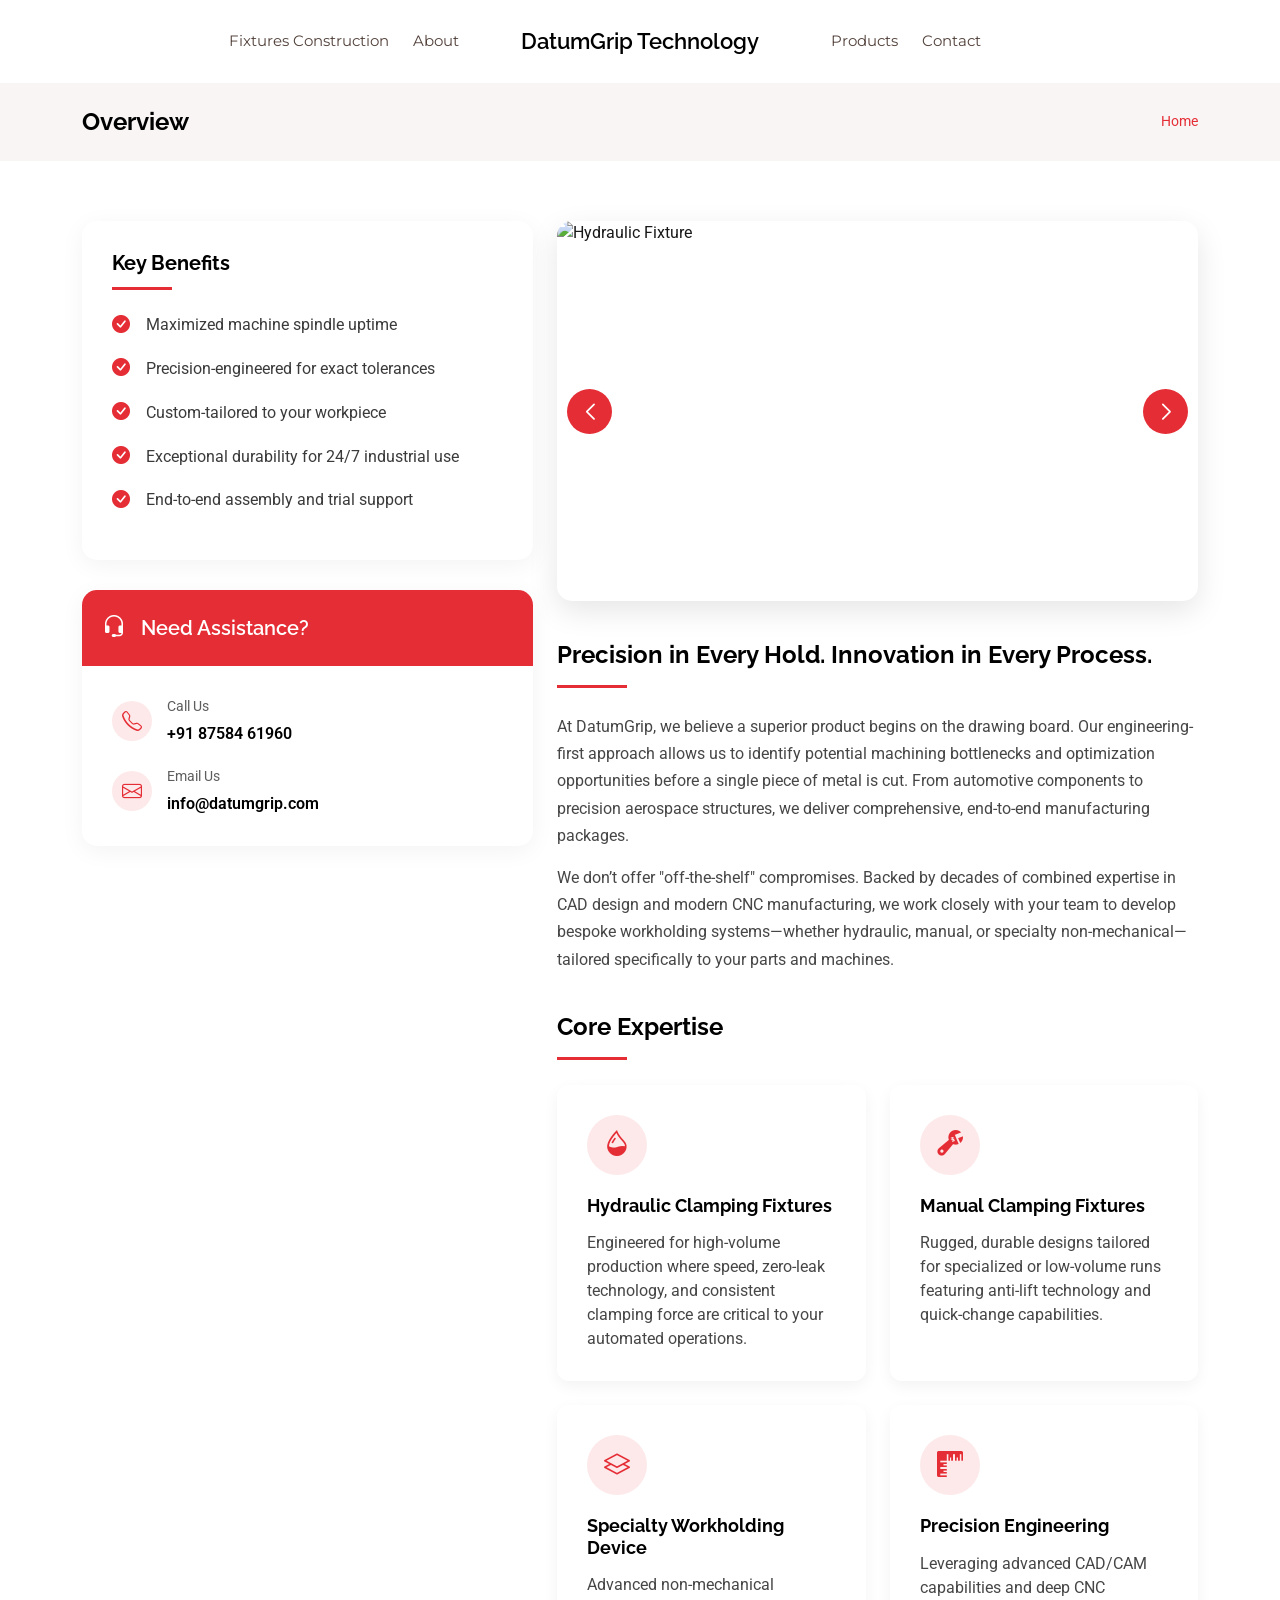
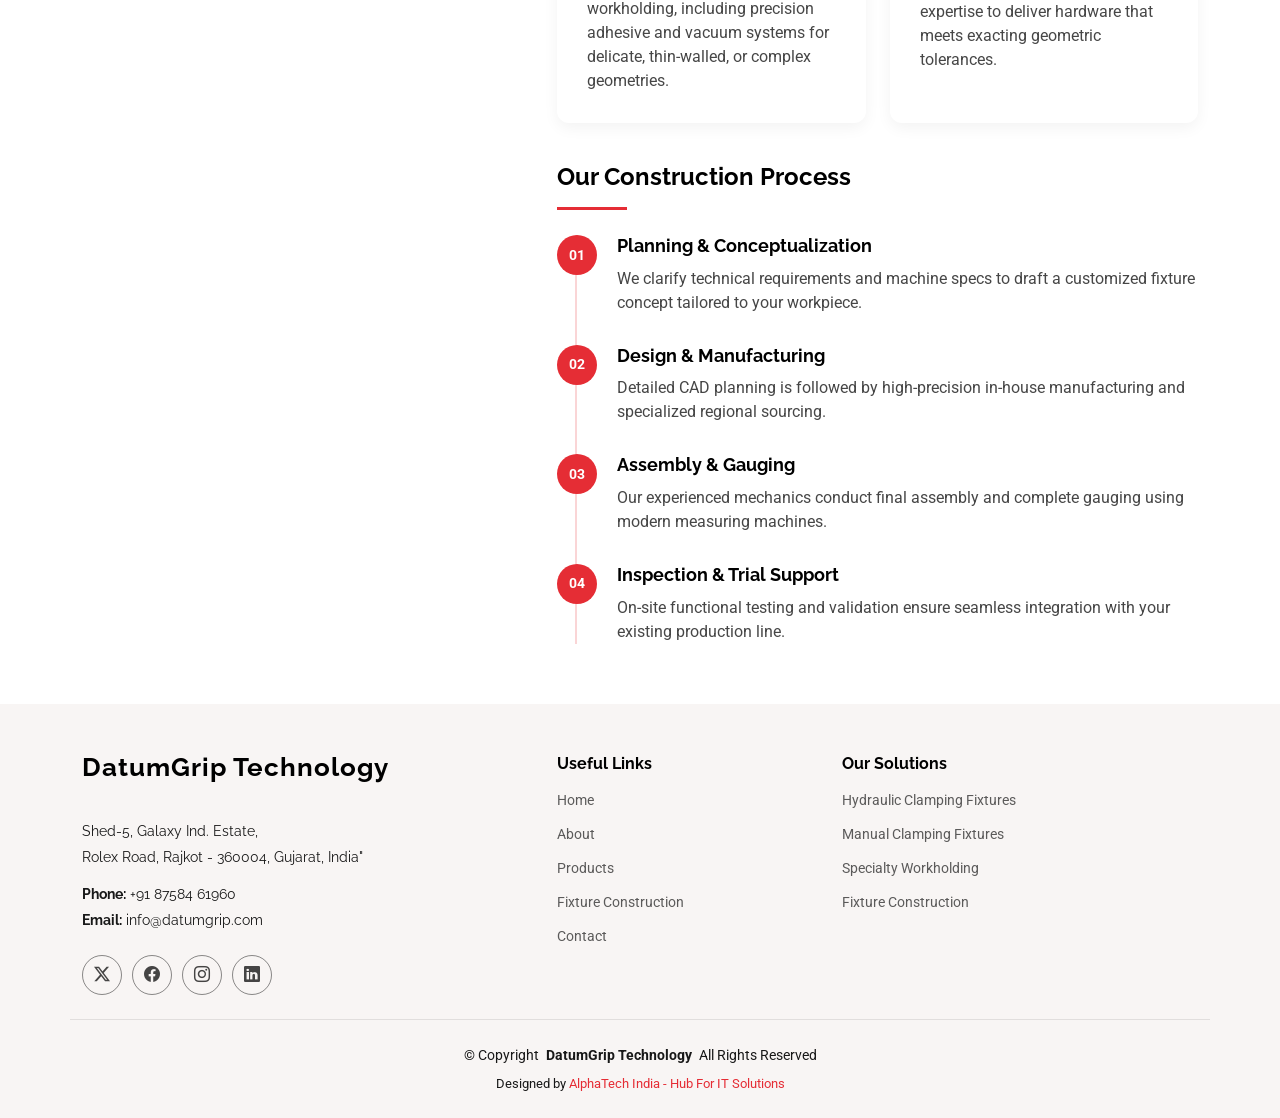
==== index.html @ c601b483 "fixed typo" ====
<!doctype html>
<html lang="en">
  <head>
    <meta charset="utf-8" />
    <meta content="width=device-width, initial-scale=1.0" name="viewport" />
    <title>DatumGrip Technology</title>
    <meta name="description" content="" />
    <meta name="keywords" content="" />

    <link href="assets/img/favicon.png" rel="icon" />
    <link href="assets/img/apple-touch-icon.png" rel="apple-touch-icon" />

    <link href="https://fonts.googleapis.com" rel="preconnect" />
    <link href="https://fonts.gstatic.com" rel="preconnect" crossorigin />
    <link
      href="https://fonts.googleapis.com/css2?family=Roboto:ital,wght@0,100;0,300;0,400;0,500;0,700;0,900;1,100;1,300;1,400;1,500;1,700;1,900&family=Montserrat:ital,wght@0,100;0,200;0,300;0,400;0,500;0,600;0,700;0,800;0,900;1,100;1,200;1,300;1,400;1,500;1,600;1,700;1,800;1,900&family=Raleway:ital,wght@0,100;0,200;0,300;0,400;0,500;0,600;0,700;0,800;0,900;1,100;1,200;1,300;1,400;1,500;1,600;1,700;1,800;1,900&display=swap"
      rel="stylesheet"
    />

    <link href="assets/vendor/bootstrap/css/bootstrap.min.css" rel="stylesheet" />
    <link href="assets/vendor/bootstrap-icons/bootstrap-icons.css" rel="stylesheet" />
    <link href="assets/vendor/aos/aos.css" rel="stylesheet" />
    <link href="assets/vendor/swiper/swiper-bundle.min.css" rel="stylesheet" />

    <link href="assets/css/main.css" rel="stylesheet" />
  </head>

  <body class="index-page">
    <header id="header" class="header d-flex align-items-center sticky-top">
      <div class="container-fluid container-xl position-relative header-inner d-flex align-items-center">
        <nav id="navmenu" class="navmenu">
          <div class="navmenu-panels">
            <ul class="nav-left">
              <li><a href="fixture-construction.html">Fixtures Construction</a></li>
              <li><a href="about.html">About</a></li>
            </ul>
            <a href="index.html" class="logo d-flex align-items-center">
              <h1 class="sitename">DatumGrip Technology</h1>
            </a>
            <ul class="nav-right">
              <li><a href="products.html">Products</a></li>
              <li><a href="contact.html">Contact</a></li>
            </ul>
          </div>
          <i class="mobile-nav-toggle d-xl-none bi bi-list"></i>
        </nav>
      </div>
    </header>

    <main class="main">
      <div class="page-title light-background">
        <div class="container d-lg-flex justify-content-between align-items-center">
          <h1 class="mb-2 mb-lg-0">Overview</h1>
          <nav class="breadcrumbs">
            <ol>
              <li><a href="index.html">Home</a></li>
            </ol>
          </nav>
        </div>
      </div>
      <section id="service-details" class="service-details section">
        <div class="container" data-aos="fade-up" data-aos-delay="100">
          <div class="row gy-5">
            <div class="col-lg-5">
              <div class="service-sidebar">
                <!-- <div class="service-overview" data-aos="fade-up" data-aos-delay="100">
                  <div class="overview-header">
                    <i class="bi bi-briefcase-fill"></i>
                    <h3>Service Overview</h3>
                  </div>
                  <div class="overview-content">
                    <h2>Advanced Workholding Solutions</h2>
                    <p>
                      DatumGrip Technology empowers manufacturers with innovative workholding and fixturing technology.
                      We strive to be the "datum" for our customers—the reliable starting point for every successful
                      project, maximizing your machine uptime and elevating final product quality.
                    </p>
                    <div class="cta-button">
                      <a href="contact.html" class="btn-get-started">Request a Quote</a>
                    </div>
                  </div>
                </div> -->

                <div class="key-benefits" data-aos="fade-up" data-aos-delay="200">
                  <h4>Key Benefits</h4>
                  <ul>
                    <li><i class="bi bi-check-circle-fill"></i> Maximized machine spindle uptime</li>
                    <li><i class="bi bi-check-circle-fill"></i> Precision-engineered for exact tolerances</li>
                    <li><i class="bi bi-check-circle-fill"></i> Custom-tailored to your workpiece</li>
                    <li><i class="bi bi-check-circle-fill"></i> Exceptional durability for 24/7 industrial use</li>
                    <li><i class="bi bi-check-circle-fill"></i> End-to-end assembly and trial support</li>
                  </ul>
                </div>

                <div class="contact-card" data-aos="fade-up" data-aos-delay="300">
                  <div class="contact-header">
                    <i class="bi bi-headset"></i>
                    <h4>Need Assistance?</h4>
                  </div>
                  <div class="contact-info">
                    <div class="info-row">
                      <i class="bi bi-telephone"></i>
                      <div>
                        <span>Call Us</span>
                        <p>+91 87584 61960</p>
                      </div>
                    </div>
                    <div class="info-row">
                      <i class="bi bi-envelope"></i>
                      <div>
                        <span>Email Us</span>
                        <p>info@datumgrip.com</p>
                      </div>
                    </div>
                  </div>
                </div>
              </div>
            </div>

            <div class="col-lg-7">
              <div class="service-content">
                <div class="image-gallery" data-aos="zoom-in" data-aos-delay="100">
                  <div class="service-details-slider swiper init-swiper">
                    <script type="application/json" class="swiper-config">
                      {
                        "loop": true,
                        "speed": 800,
                        "autoplay": {
                          "delay": 5000
                        },
                        "slidesPerView": 1,
                        "effect": "fade",
                        "fadeEffect": {
                          "crossFade": true
                        },
                        "navigation": {
                          "nextEl": ".swiper-button-next",
                          "prevEl": ".swiper-button-prev"
                        },
                        "pagination": {
                          "el": ".swiper-pagination",
                          "type": "bullets",
                          "clickable": true
                        }
                      }
                    </script>
                    <div class="swiper-wrapper align-items-center">
                      <div class="swiper-slide">
                        <img
                          src="assets/images/hydraulic_fixture_1.png"
                          alt="Hydraulic Fixture"
                          class="img-fluid"
                          style="object-fit: contain;"
                          loading="lazy"
                        />
                      </div>
                      <div class="swiper-slide">
                        <img
                          src="assets/images/hydraulic_fixture_2.png"
                          alt="Hydraulic Fixture"
                          class="img-fluid"
                          style="object-fit: contain;"
                          loading="lazy"
                        />
                      </div>
                      <div class="swiper-slide">
                        <img
                          src="assets/images/manual_fixtures_1.PNG"
                          alt="Manual Fixture"
                          class="img-fluid"
                          style="object-fit: contain;"
                          loading="lazy"
                        />
                      </div>
                    </div>
                    <div class="swiper-pagination"></div>
                    <div class="swiper-button-next"></div>
                    <div class="swiper-button-prev"></div>
                  </div>
                </div>

                <div class="details-content" data-aos="fade-up" data-aos-delay="200">
                  <div class="section-header">
                    <h3>Precision in Every Hold. Innovation in Every Process.</h3>
                    <div class="divider"></div>
                  </div>
                  <p>
                    At DatumGrip, we believe a superior product begins on the drawing board. Our engineering-first
                    approach allows us to identify potential machining bottlenecks and optimization opportunities before
                    a single piece of metal is cut. From automotive components to precision aerospace structures, we
                    deliver comprehensive, end-to-end manufacturing packages.
                  </p>
                  <p>
                    We don’t offer "off-the-shelf" compromises. Backed by decades of combined expertise in CAD design
                    and modern CNC manufacturing, we work closely with your team to develop bespoke workholding
                    systems—whether hydraulic, manual, or specialty non-mechanical—tailored specifically to your parts
                    and machines.
                  </p>
                </div>

                <div class="service-features" data-aos="fade-up" data-aos-delay="300">
                  <div class="section-header">
                    <h3>Core Expertise</h3>
                    <div class="divider"></div>
                  </div>
                  <div class="row g-4">
                    <div class="col-md-6">
                      <div class="feature-card">
                        <div class="icon-wrapper">
                          <i class="bi bi-droplet-half"></i>
                        </div>
                        <h4>Hydraulic Clamping Fixtures</h4>
                        <p>
                          Engineered for high-volume production where speed, zero-leak technology, and consistent
                          clamping force are critical to your automated operations.
                        </p>
                      </div>
                    </div>
                    <div class="col-md-6">
                      <div class="feature-card">
                        <div class="icon-wrapper">
                          <i class="bi bi-wrench-adjustable"></i>
                        </div>
                        <h4>Manual Clamping Fixtures</h4>
                        <p>
                          Rugged, durable designs tailored for specialized or low-volume runs featuring anti-lift
                          technology and quick-change capabilities.
                        </p>
                      </div>
                    </div>
                    <div class="col-md-6">
                      <div class="feature-card">
                        <div class="icon-wrapper">
                          <i class="bi bi-layers"></i>
                        </div>
                        <h4>Specialty Workholding Device</h4>
                        <p>
                          Advanced non-mechanical workholding, including precision adhesive and vacuum systems for
                          delicate, thin-walled, or complex geometries.
                        </p>
                      </div>
                    </div>
                    <div class="col-md-6">
                      <div class="feature-card">
                        <div class="icon-wrapper">
                          <i class="bi bi-rulers"></i>
                        </div>
                        <h4>Precision Engineering</h4>
                        <p>
                          Leveraging advanced CAD/CAM capabilities and deep CNC expertise to deliver hardware that meets
                          exacting geometric tolerances.
                        </p>
                      </div>
                    </div>
                  </div>
                </div>

                <div class="implementation-steps" data-aos="fade-up" data-aos-delay="400">
                  <div class="section-header">
                    <h3>Our Construction Process</h3>
                    <div class="divider"></div>
                  </div>
                  <div class="step-container">
                    <div class="step">
                      <span class="step-number">01</span>
                      <div class="step-content">
                        <h4>Planning &amp; Conceptualization</h4>
                        <p>
                          We clarify technical requirements and machine specs to draft a customized fixture concept
                          tailored to your workpiece.
                        </p>
                      </div>
                    </div>
                    <div class="step">
                      <span class="step-number">02</span>
                      <div class="step-content">
                        <h4>Design &amp; Manufacturing</h4>
                        <p>
                          Detailed CAD planning is followed by high-precision in-house manufacturing and specialized
                          regional sourcing.
                        </p>
                      </div>
                    </div>
                    <div class="step">
                      <span class="step-number">03</span>
                      <div class="step-content">
                        <h4>Assembly &amp; Gauging</h4>
                        <p>
                          Our experienced mechanics conduct final assembly and complete gauging using modern measuring
                          machines.
                        </p>
                      </div>
                    </div>
                    <div class="step">
                      <span class="step-number">04</span>
                      <div class="step-content">
                        <h4>Inspection &amp; Trial Support</h4>
                        <p>
                          On-site functional testing and validation ensure seamless integration with your existing
                          production line.
                        </p>
                      </div>
                    </div>
                  </div>
                </div>
              </div>
            </div>
          </div>
        </div>
      </section>
    </main>

    <footer id="footer" class="footer position-relative light-background">
      <div class="container footer-top">
        <div class="row gy-4">
          <div class="col-lg-5 col-md-12 footer-about">
            <a href="index.html" class="logo d-flex align-items-center">
              <span class="sitename">DatumGrip Technology</span>
            </a>
            <div class="footer-contact pt-3">
              <p>Shed-5, Galaxy Ind. Estate,</p>
              <p>Rolex Road, Rajkot - 360004, Gujarat, India"</p>
              <p class="mt-3"><strong>Phone:</strong> <span>+91 87584 61960</span></p>
              <p><strong>Email:</strong> <span>info@datumgrip.com</span></p>
            </div>
            <div class="social-links d-flex mt-4">
              <a href="#"><i class="bi bi-twitter-x"></i></a>
              <a href="#"><i class="bi bi-facebook"></i></a>
              <a href="#"><i class="bi bi-instagram"></i></a>
              <a href="#"><i class="bi bi-linkedin"></i></a>
            </div>
          </div>

          <div class="col-lg-3 col-md-6 footer-links">
            <h4>Useful Links</h4>
            <ul>
              <li><a href="index.html">Home</a></li>
              <li><a href="about.html">About</a></li>
              <li><a href="products.html">Products</a></li>
              <li><a href="fixture-construction.html">Fixture Construction</a></li>
              <li><a href="contact.html">Contact</a></li>
            </ul>
          </div>

          <div class="col-lg-4 col-md-6 footer-links">
            <h4>Our Solutions</h4>
            <ul>
              <li><a href="products.html">Hydraulic Clamping Fixtures</a></li>
              <li><a href="products.html">Manual Clamping Fixtures</a></li>
              <li><a href="products.html">Specialty Workholding</a></li>
              <li><a href="fixture-construction.html">Fixture Construction</a></li>
            </ul>
          </div>
        </div>
      </div>

      <div class="container copyright text-center mt-4">
        <p>
          © <span>Copyright</span> <strong class="px-1 sitename">DatumGrip Technology</strong>
          <span>All Rights Reserved</span>
        </p>
        <div class="credits">
          Designed by <a href="https://alphatech-india.in/">AlphaTech India - Hub For IT Solutions</a>
        </div>
      </div>
    </footer>

    <a href="#" id="scroll-top" class="scroll-top d-flex align-items-center justify-content-center"
      ><i class="bi bi-arrow-up-short"></i
    ></a>

    <script src="assets/vendor/bootstrap/js/bootstrap.bundle.min.js"></script>
    <script src="assets/vendor/aos/aos.js"></script>
    <script src="assets/vendor/swiper/swiper-bundle.min.js"></script>

    <script src="assets/js/main.js"></script>
  </body>
</html>
---- assets/css/main.css ----
/*--------------------------------------------------------------
# Font & Color Variables
--------------------------------------------------------------*/
/* Fonts */
:root {
  --default-font: "Roboto",  system-ui, -apple-system, "Segoe UI", Roboto, "Helvetica Neue", Arial, "Noto Sans", "Liberation Sans", sans-serif, "Apple Color Emoji", "Segoe UI Emoji", "Segoe UI Symbol", "Noto Color Emoji";
  --heading-font: "Raleway",  sans-serif;
  --nav-font: "Montserrat",  sans-serif;
}

/* Global Colors - The following color variables are used throughout the website. Updating them here will change the color scheme of the entire website */
:root { 
  --background-color: #ffffff; /* Background color for the entire website, including individual sections */
  --default-color: #181818; /* Default color used for the majority of the text content across the entire website */
  --heading-color: #000000; /* Color for headings, subheadings and title throughout the website */
  --accent-color: #E52D35; /* Accent color that represents your brand on the website. It's used for buttons, links, and other elements that need to stand out */
  --surface-color: #ffffff; /* The surface color is used as a background of boxed elements within sections, such as cards, icon boxes, or other elements that require a visual separation from the global background. */
  --contrast-color: #ffffff; /* Contrast color for text, ensuring readability against backgrounds of accent, heading, or default colors. */
}

/* Nav Menu Colors - The following color variables are used specifically for the navigation menu. They are separate from the global colors to allow for more customization options */
:root {
  --nav-color: #52413a;  /* The default color of the main navmenu links */
  --nav-hover-color: #E52D35; /* Applied to main navmenu links when they are hovered over or active */
  --nav-mobile-background-color: #ffffff; /* Used as the background color for mobile navigation menu */
  --nav-dropdown-background-color: #ffffff; /* Used as the background color for dropdown items that appear when hovering over primary navigation items */
  --nav-dropdown-color: #52413a; /* Used for navigation links of the dropdown items in the navigation menu. */
  --nav-dropdown-hover-color: #E52D35; /* Similar to --nav-hover-color, this color is applied to dropdown navigation links when they are hovered over. */
}

/* Color Presets - These classes override global colors when applied to any section or element, providing reuse of the sam color scheme. */

.light-background {
  --background-color: #f8f5f4;
  --surface-color: #ffffff;
}

.dark-background {
  --background-color: #060606;
  --default-color: #ffffff;
  --heading-color: #ffffff;
  --surface-color: #343333;
  --contrast-color: #ffffff;
}

/* Smooth scroll */
:root {
  scroll-behavior: smooth;
}

/*--------------------------------------------------------------
# General Styling & Shared Classes
--------------------------------------------------------------*/
body {
  color: var(--default-color);
  background-color: var(--background-color);
  font-family: var(--default-font);
}

a {
  color: var(--accent-color);
  text-decoration: none;
  transition: 0.3s;
}

a:hover {
  color: color-mix(in srgb, var(--accent-color), transparent 25%);
  text-decoration: none;
}

h1,
h2,
h3,
h4,
h5,
h6 {
  color: var(--heading-color);
  font-family: var(--heading-font);
}

/* PHP Email Form Messages
------------------------------*/
.php-email-form .error-message {
  display: none;
  background: #df1529;
  color: #ffffff;
  text-align: left;
  padding: 15px;
  margin-bottom: 24px;
  font-weight: 600;
}

.php-email-form .sent-message {
  display: none;
  color: #ffffff;
  background: #059652;
  text-align: center;
  padding: 15px;
  margin-bottom: 24px;
  font-weight: 600;
}

.php-email-form .loading {
  display: none;
  background: var(--surface-color);
  text-align: center;
  padding: 15px;
  margin-bottom: 24px;
}

.php-email-form .loading:before {
  content: "";
  display: inline-block;
  border-radius: 50%;
  width: 24px;
  height: 24px;
  margin: 0 10px -6px 0;
  border: 3px solid var(--accent-color);
  border-top-color: var(--surface-color);
  animation: php-email-form-loading 1s linear infinite;
}

@keyframes php-email-form-loading {
  0% {
    transform: rotate(0deg);
  }

  100% {
    transform: rotate(360deg);
  }
}

/*--------------------------------------------------------------
# Global Header
--------------------------------------------------------------*/
.header {
  color: var(--default-color);
  background-color: var(--background-color);
  padding: 15px 0;
  transition: all 0.5s;
  z-index: 997;
}

.header .logo {
  line-height: 1;
}

.header .logo img {
  max-height: 36px;
  margin-right: 8px;
}

.header .logo h1 {
  font-size: 26px;
  margin: 0;
  font-weight: 600;
  color: var(--heading-color);
}

.header .btn-getstarted,
.header .btn-getstarted:focus {
  color: var(--contrast-color);
  background: var(--accent-color);
  font-size: 14px;
  padding: 8px 25px;
  margin: 0 0 0 30px;
  border-radius: 50px;
  transition: 0.3s;
}

.header .btn-getstarted:hover,
.header .btn-getstarted:focus:hover {
  color: var(--contrast-color);
  background: color-mix(in srgb, var(--accent-color), transparent 15%);
}

@media (max-width: 1199px) {
  .header-inner {
    justify-content: space-between;
    width: 100%;
  }

  .header-inner .navmenu {
    display: flex;
    align-items: center;
    justify-content: space-between;
    width: 100%;
  }

  .header-inner .navmenu-panels {
    display: contents;
  }

  .header-inner .navmenu-panels .logo {
    order: 1;
  }

  .header-inner .navmenu .mobile-nav-toggle {
    order: 2;
  }
}

/* Centered logo with split navigation */
@media (min-width: 1200px) {
  .header-inner {
    width: 100%;
  }

  .header-inner .navmenu {
    width: 100%;
  }

  .header-inner .navmenu-panels {
    display: grid;
    grid-template-columns: minmax(0, 1fr) auto minmax(0, 1fr);
    align-items: center;
    column-gap: 48px;
    width: 100%;
  }

  .header-inner .nav-left {
    justify-content: flex-end;
    justify-self: end;
  }

  .header-inner .nav-right {
    justify-content: flex-start;
    justify-self: start;
  }

  .header-inner .navmenu-panels .logo {
    justify-self: center;
    text-align: center;
    padding: 0 12px;
  }

  .header-inner .navmenu-panels .logo h1 {
    font-size: 22px;
    white-space: nowrap;
  }
}

/* Global Header on Scroll
------------------------------*/
.scrolled .header {
  --background-color: rgba(244, 239, 237, 0.95);
}

/*--------------------------------------------------------------
# Navigation Menu
--------------------------------------------------------------*/
/* Desktop Navigation */
@media (min-width: 1200px) {
  .navmenu {
    padding: 0;
  }

  .navmenu ul {
    margin: 0;
    padding: 0;
    display: flex;
    list-style: none;
    align-items: center;
  }

  .navmenu li {
    position: relative;
  }

  .navmenu-panels>ul>li {
    white-space: nowrap;
    padding: 15px 10px;
  }

  .navmenu-panels>ul>li:last-child {
    padding-right: 0;
  }

  .navmenu a,
  .navmenu a:focus {
    color: var(--nav-color);
    font-size: 15px;
    padding: 0 2px;
    font-family: var(--nav-font);
    font-weight: 400;
    display: flex;
    align-items: center;
    justify-content: space-between;
    white-space: nowrap;
    transition: 0.3s;
    position: relative;
  }

  .navmenu a i,
  .navmenu a:focus i {
    font-size: 12px;
    line-height: 0;
    margin-left: 5px;
    transition: 0.3s;
  }

  .navmenu-panels>ul>li>a:before {
    content: "";
    position: absolute;
    width: 100%;
    height: 2px;
    bottom: -6px;
    left: 0;
    background-color: var(--accent-color);
    visibility: hidden;
    width: 0px;
    transition: all 0.3s ease-in-out 0s;
  }

  .navmenu a:hover:before,
  .navmenu li:hover>a:before,
  .navmenu .active:before {
    visibility: visible;
    width: 100%;
  }

  .navmenu li:hover>a,
  .navmenu .active,
  .navmenu .active:focus {
    color: var(--nav-hover-color);
  }

  .navmenu .dropdown ul {
    margin: 0;
    padding: 10px 0;
    background: var(--nav-dropdown-background-color);
    display: block;
    position: absolute;
    visibility: hidden;
    left: 14px;
    top: 130%;
    opacity: 0;
    transition: 0.3s;
    border-radius: 4px;
    z-index: 99;
    box-shadow: 0px 0px 30px rgba(0, 0, 0, 0.1);
  }

  .navmenu .dropdown ul li {
    min-width: 200px;
  }

  .navmenu .dropdown ul a {
    padding: 10px 20px;
    font-size: 15px;
    text-transform: none;
    color: var(--nav-dropdown-color);
  }

  .navmenu .dropdown ul a i {
    font-size: 12px;
  }

  .navmenu .dropdown ul a:hover,
  .navmenu .dropdown ul .active:hover,
  .navmenu .dropdown ul li:hover>a {
    color: var(--nav-dropdown-hover-color);
  }

  .navmenu .dropdown:hover>ul {
    opacity: 1;
    top: 100%;
    visibility: visible;
  }

  .navmenu .dropdown .dropdown ul {
    top: 0;
    left: -90%;
    visibility: hidden;
  }

  .navmenu .dropdown .dropdown:hover>ul {
    opacity: 1;
    top: 0;
    left: -100%;
    visibility: visible;
  }
}

/* Mobile Navigation */
@media (max-width: 1199px) {
  .mobile-nav-toggle {
    color: var(--nav-color);
    font-size: 28px;
    line-height: 0;
    margin-right: 10px;
    cursor: pointer;
    transition: color 0.3s;
  }

  .navmenu {
    padding: 0;
    z-index: 9997;
  }

  .navmenu-panels {
    display: none;
  }

  .navmenu-panels ul {
    display: none;
    list-style: none;
    position: static;
    padding: 0;
    margin: 0;
    border-radius: 0;
    background-color: transparent;
    border: none;
    box-shadow: none;
    overflow: visible;
    transition: 0.3s;
  }

  .navmenu-panels>ul {
    display: none;
  }

  .navmenu a,
  .navmenu a:focus {
    color: var(--nav-dropdown-color);
    padding: 10px 20px;
    font-family: var(--nav-font);
    font-size: 17px;
    font-weight: 500;
    display: flex;
    align-items: center;
    justify-content: space-between;
    white-space: nowrap;
    transition: 0.3s;
  }

  .navmenu a i,
  .navmenu a:focus i {
    font-size: 12px;
    line-height: 0;
    margin-left: 5px;
    width: 30px;
    height: 30px;
    display: flex;
    align-items: center;
    justify-content: center;
    border-radius: 50%;
    transition: 0.3s;
    background-color: color-mix(in srgb, var(--accent-color), transparent 90%);
  }

  .navmenu a i:hover,
  .navmenu a:focus i:hover {
    background-color: var(--accent-color);
    color: var(--contrast-color);
  }

  .navmenu a:hover,
  .navmenu .active,
  .navmenu .active:focus {
    color: var(--nav-dropdown-hover-color);
  }

  .navmenu .active i,
  .navmenu .active:focus i {
    background-color: var(--accent-color);
    color: var(--contrast-color);
    transform: rotate(180deg);
  }

  .navmenu .dropdown ul {
    position: static;
    display: none;
    z-index: 99;
    padding: 10px 0;
    margin: 10px 20px;
    background-color: var(--nav-dropdown-background-color);
    transition: all 0.5s ease-in-out;
  }

  .navmenu .dropdown ul ul {
    background-color: rgba(33, 37, 41, 0.1);
  }

  .navmenu .dropdown>.dropdown-active {
    display: block;
    background-color: rgba(33, 37, 41, 0.03);
  }

  .mobile-nav-active {
    overflow: hidden;
  }

  .mobile-nav-active .mobile-nav-toggle {
    color: #fff;
    position: absolute;
    font-size: 32px;
    top: 15px;
    right: 15px;
    margin-right: 0;
    z-index: 9999;
  }

  .mobile-nav-active .navmenu {
    position: fixed;
    overflow: hidden;
    inset: 0;
    background: rgba(33, 37, 41, 0.8);
    transition: 0.3s;
  }

  .mobile-nav-active .navmenu-panels {
    display: block;
    position: absolute;
    inset: 60px 20px 20px 20px;
    padding: 10px 0;
    margin: 0;
    border-radius: 6px;
    background-color: var(--nav-mobile-background-color);
    border: 1px solid color-mix(in srgb, var(--default-color), transparent 90%);
    box-shadow: none;
    overflow-y: auto;
    z-index: 9998;
  }

  .mobile-nav-active .navmenu-panels .logo {
    display: none;
  }

  .mobile-nav-active .navmenu-panels>ul {
    display: block;
  }
}

/*--------------------------------------------------------------
# Global Footer
--------------------------------------------------------------*/
.footer {
  color: var(--default-color);
  background-color: var(--background-color);
  font-size: 14px;
  position: relative;
}

.footer .footer-top {
  padding-top: 50px;
}

.footer .footer-about .logo {
  line-height: 1;
  margin-bottom: 25px;
}

.footer .footer-about .logo img {
  max-height: 40px;
  margin-right: 6px;
}

.footer .footer-about .logo span {
  color: var(--heading-color);
  font-family: var(--heading-font);
  font-size: 26px;
  font-weight: 700;
  letter-spacing: 1px;
}

.footer .footer-about p {
  font-size: 14px;
  font-family: var(--heading-font);
}

.footer .social-links a {
  display: flex;
  align-items: center;
  justify-content: center;
  width: 40px;
  height: 40px;
  border-radius: 50%;
  border: 1px solid color-mix(in srgb, var(--default-color), transparent 50%);
  font-size: 16px;
  color: color-mix(in srgb, var(--default-color), transparent 20%);
  margin-right: 10px;
  transition: 0.3s;
}

.footer .social-links a:hover {
  color: var(--accent-color);
  border-color: var(--accent-color);
}

.footer h4 {
  font-size: 16px;
  font-weight: bold;
  position: relative;
  padding-bottom: 12px;
}

.footer .footer-links {
  margin-bottom: 30px;
}

.footer .footer-links ul {
  list-style: none;
  padding: 0;
  margin: 0;
}

.footer .footer-links ul i {
  padding-right: 2px;
  font-size: 12px;
  line-height: 0;
}

.footer .footer-links ul li {
  padding: 10px 0;
  display: flex;
  align-items: center;
}

.footer .footer-links ul li:first-child {
  padding-top: 0;
}

.footer .footer-links ul a {
  color: color-mix(in srgb, var(--default-color), transparent 30%);
  display: inline-block;
  line-height: 1;
}

.footer .footer-links ul a:hover {
  color: var(--accent-color);
}

.footer .footer-contact p {
  margin-bottom: 5px;
}

.footer .copyright {
  padding: 25px 0;
  border-top: 1px solid color-mix(in srgb, var(--default-color), transparent 90%);
}

.footer .copyright p {
  margin-bottom: 0;
}

.footer .credits {
  margin-top: 8px;
  font-size: 13px;
}

/*--------------------------------------------------------------
# Scroll Top Button
--------------------------------------------------------------*/
.scroll-top {
  position: fixed;
  visibility: hidden;
  opacity: 0;
  right: 15px;
  bottom: -15px;
  z-index: 99999;
  background-color: var(--accent-color);
  width: 44px;
  height: 44px;
  border-radius: 50px;
  transition: all 0.4s;
}

.scroll-top i {
  font-size: 24px;
  color: var(--contrast-color);
  line-height: 0;
}

.scroll-top:hover {
  background-color: color-mix(in srgb, var(--accent-color), transparent 20%);
  color: var(--contrast-color);
}

.scroll-top.active {
  visibility: visible;
  opacity: 1;
  bottom: 15px;
}

/*--------------------------------------------------------------
# Disable aos animation delay on mobile devices
--------------------------------------------------------------*/
@media screen and (max-width: 768px) {
  [data-aos-delay] {
    transition-delay: 0 !important;
  }
}

/*--------------------------------------------------------------
# Global Page Titles & Breadcrumbs
--------------------------------------------------------------*/
.page-title {
  color: var(--default-color);
  background-color: var(--background-color);
  padding: 25px 0;
  position: relative;
}

.page-title h1 {
  font-size: 24px;
  font-weight: 700;
}

.page-title .breadcrumbs ol {
  display: flex;
  flex-wrap: wrap;
  list-style: none;
  padding: 0;
  margin: 0;
  font-size: 14px;
  font-weight: 400;
}

.page-title .breadcrumbs ol li+li {
  padding-left: 10px;
}

.page-title .breadcrumbs ol li+li::before {
  content: "/";
  display: inline-block;
  padding-right: 10px;
  color: color-mix(in srgb, var(--default-color), transparent 70%);
}

/*--------------------------------------------------------------
# Global Sections
--------------------------------------------------------------*/
section,
.section {
  color: var(--default-color);
  background-color: var(--background-color);
  padding: 60px 0;
  scroll-margin-top: 82px;
  overflow: clip;
}

@media (max-width: 1199px) {

  section,
  .section {
    scroll-margin-top: 63px;
  }
}

/*--------------------------------------------------------------
# Global Section Titles
--------------------------------------------------------------*/
.section-title {
  text-align: center;
  padding-bottom: 60px;
  position: relative;
}

.section-title h2 {
  font-size: 32px;
  font-weight: 700;
  margin-bottom: 20px;
  padding-bottom: 20px;
  position: relative;
}

.section-title h2:after {
  content: "";
  position: absolute;
  display: block;
  width: 50px;
  height: 3px;
  background: var(--accent-color);
  left: 0;
  right: 0;
  bottom: 0;
  margin: auto;
}

.section-title p {
  margin-bottom: 0;
}

/*--------------------------------------------------------------
# Hero Section
--------------------------------------------------------------*/
.hero {
  padding: 80px 0;
}

.hero .hero-content {
  margin-bottom: 2rem;
}

@media (min-width: 992px) {
  .hero .hero-content {
    margin-bottom: 0;
  }
}

.hero .hero-tag {
  display: inline-flex;
  align-items: center;
  background-color: color-mix(in srgb, var(--accent-color), transparent 90%);
  padding: 0.5rem 1rem;
  border-radius: 50px;
  margin-bottom: 1rem;
}

.hero .hero-tag i {
  color: var(--accent-color);
  margin-right: 0.5rem;
}

.hero .hero-tag span {
  color: var(--accent-color);
  font-weight: 600;
}

.hero h1 {
  font-size: 2.5rem;
  font-weight: 700;
  margin-bottom: 1rem;
}

.hero h1 .highlight {
  color: var(--accent-color);
}

@media (min-width: 992px) {
  .hero h1 {
    font-size: 3.5rem;
  }
}

.hero .lead {
  color: color-mix(in srgb, var(--default-color), transparent 25%);
  margin-bottom: 1.5rem;
}

.hero .hero-features {
  list-style: none;
  padding-left: 0;
  margin-bottom: 2rem;
}

.hero .hero-features li {
  margin-bottom: 0.5rem;
  display: flex;
  align-items: center;
}

.hero .hero-features li i {
  color: var(--accent-color);
  margin-right: 0.5rem;
}

.hero .hero-cta {
  display: flex;
  flex-wrap: wrap;
  gap: 1rem;
}

.hero .hero-cta .btn-primary {
  background-color: var(--accent-color);
  border-color: var(--accent-color);
  color: var(--contrast-color);
  padding: 0.75rem 1.5rem;
  font-weight: 600;
  transition: all 0.3s ease;
}

.hero .hero-cta .btn-primary:hover {
  background-color: color-mix(in srgb, var(--accent-color), black 10%);
  border-color: color-mix(in srgb, var(--accent-color), black 10%);
}

.hero .hero-cta .btn-link {
  color: var(--heading-color);
  font-weight: 600;
  text-decoration: none;
  display: inline-flex;
  align-items: center;
}

.hero .hero-cta .btn-link i {
  margin-right: 0.5rem;
}

.hero .hero-cta .btn-link:hover {
  color: var(--accent-color);
}

.hero .hero-image-wrapper {
  position: relative;
  padding: 0 40px;
}

.hero .hero-image-wrapper .hero-image {
  border-radius: 10px;
}

.hero .hero-image-wrapper .stat-card {
  position: absolute;
  background-color: var(--surface-color);
  padding: 1rem;
  border-radius: 8px;
  box-shadow: 0 5px 15px rgba(0, 0, 0, 0.1);
  display: flex;
  flex-direction: column;
  align-items: flex-start;
  min-width: 150px;
}

.hero .hero-image-wrapper .stat-card.top-right {
  top: 40px;
  right: 0px;
}

.hero .hero-image-wrapper .stat-card.bottom-left {
  bottom: 40px;
  left: 0px;
}

.hero .hero-image-wrapper .stat-card .stat-value {
  font-size: 1.5rem;
  font-weight: 700;
  color: var(--accent-color);
  margin-bottom: 0.25rem;
}

.hero .hero-image-wrapper .stat-card .stat-label {
  font-size: 0.875rem;
  color: var(--heading-color);
  margin-bottom: 0.5rem;
}

.hero .hero-image-wrapper .stat-card .stat-icon {
  align-self: flex-end;
  font-size: 1.25rem;
  color: color-mix(in srgb, var(--accent-color), transparent 50%);
}

@media (max-width: 575px) {
  .hero .hero-image-wrapper {
    padding: 0;
  }

  .hero .hero-image-wrapper .stat-card {
    position: relative;
  }

  .hero .hero-image-wrapper .stat-card.top-right,
  .hero .hero-image-wrapper .stat-card.bottom-left {
    inset: auto;
    margin-top: 30px;
  }
}

/*--------------------------------------------------------------
# About Section
--------------------------------------------------------------*/
.about .section-heading {
  font-size: 2.5rem;
  color: var(--heading-color);
  margin-bottom: 1.5rem;
  position: relative;
  padding-bottom: 1rem;
  font-weight: 700;
}

.about .section-heading:after {
  content: "";
  position: absolute;
  width: 70px;
  height: 3px;
  background: var(--accent-color);
  bottom: 0;
  left: 50%;
  transform: translateX(-50%);
}

.about .lead {
  font-size: 1.2rem;
  color: color-mix(in srgb, var(--default-color), transparent 25%);
  margin-bottom: 2rem;
  max-width: 800px;
  margin-left: auto;
  margin-right: auto;
}

.about .feature-box {
  background: var(--surface-color);
  border-radius: 12px;
  padding: 2.5rem 1.5rem;
  text-align: center;
  height: 100%;
  box-shadow: 0 10px 30px rgba(0, 0, 0, 0.05);
  transition: all 0.3s ease;
  position: relative;
  overflow: hidden;
  z-index: 1;
}

.about .feature-box:before {
  content: "";
  position: absolute;
  bottom: 0;
  left: 0;
  width: 100%;
  height: 0;
  background: color-mix(in srgb, var(--accent-color), transparent 92%);
  z-index: -1;
  transition: height 0.5s cubic-bezier(0.65, 0, 0.35, 1);
  border-radius: 12px;
}

.about .feature-box:hover {
  transform: translateY(-10px);
  box-shadow: none;
}

.about .feature-box:hover:before {
  height: 100%;
}

.about .feature-box:hover .icon-container {
  background: var(--accent-color);
  color: var(--contrast-color);
}

.about .feature-box .icon-container {
  width: 70px;
  height: 70px;
  border-radius: 50%;
  background: color-mix(in srgb, var(--accent-color), transparent 90%);
  color: var(--accent-color);
  display: flex;
  align-items: center;
  justify-content: center;
  margin: 0 auto 1.5rem;
  font-size: 1.8rem;
  transition: all 0.3s ease;
  box-shadow: 0 5px 15px color-mix(in srgb, var(--accent-color), transparent 85%);
}

.about .feature-box h4 {
  font-size: 1.3rem;
  font-weight: 600;
  margin-bottom: 1rem;
  color: var(--heading-color);
}

.about .feature-box p {
  color: color-mix(in srgb, var(--default-color), transparent 25%);
  font-size: 0.95rem;
  line-height: 1.6;
}

.about .about-content-box {
  padding: 2rem;
}

.about .about-content-box h3 {
  font-size: 2rem;
  color: var(--heading-color);
  margin-bottom: 1.5rem;
  font-weight: 700;
  line-height: 1.3;
}

.about .about-content-box p {
  color: color-mix(in srgb, var(--default-color), transparent 20%);
  margin-bottom: 1.5rem;
  line-height: 1.7;
}

.about .about-content-box .progress-item {
  margin-bottom: 1.2rem;
}

.about .about-content-box .progress-item .progress-title {
  font-weight: 600;
  color: var(--heading-color);
  font-size: 1rem;
}

.about .about-content-box .progress-item .progress-percent {
  font-weight: 700;
  color: var(--accent-color);
}

.about .about-content-box .progress-item .progress {
  height: 8px;
  border-radius: 4px;
  background-color: color-mix(in srgb, var(--accent-color), transparent 90%);
  margin-top: 0.5rem;
  overflow: hidden;
}

.about .about-content-box .progress-item .progress .progress-bar {
  background-color: var(--accent-color);
  border-radius: 4px;
}

.about .about-content-box .btn-discover {
  background: var(--accent-color);
  color: var(--contrast-color);
  border: none;
  border-radius: 30px;
  padding: 0.8rem 2rem;
  font-weight: 600;
  transition: all 0.3s;
  position: relative;
  overflow: hidden;
  z-index: 1;
}

.about .about-content-box .btn-discover:before {
  content: "";
  position: absolute;
  top: 0;
  left: 0;
  width: 0;
  height: 100%;
  background: color-mix(in srgb, var(--accent-color), #000 15%);
  transition: width 0.3s ease;
  z-index: -1;
  border-radius: 30px;
}

.about .about-content-box .btn-discover:hover {
  box-shadow: 0 8px 25px color-mix(in srgb, var(--accent-color), transparent 80%);
}

.about .about-content-box .btn-discover:hover:before {
  width: 100%;
}

.about .about-image-grid {
  position: relative;
  height: 540px;
  margin: 0 2rem;
}

.about .about-image-grid .img-grid-main {
  position: absolute;
  top: 0;
  right: 0;
  width: 70%;
  height: 350px;
  object-fit: cover;
  border-radius: 12px;
  box-shadow: 0 15px 30px rgba(0, 0, 0, 0.1);
  z-index: 1;
}

.about .about-image-grid .img-grid-secondary {
  position: absolute;
  bottom: 0;
  right: 30%;
  width: 50%;
  height: 220px;
  object-fit: cover;
  border-radius: 12px;
  box-shadow: 0 15px 30px rgba(0, 0, 0, 0.1);
  z-index: 2;
}

.about .about-image-grid .img-grid-tertiary {
  position: absolute;
  left: 0;
  bottom: 70px;
  width: 40%;
  height: 260px;
  object-fit: cover;
  border-radius: 12px;
  box-shadow: 0 15px 30px rgba(0, 0, 0, 0.1);
  z-index: 3;
}

.about .about-image-grid .experience-badge {
  position: absolute;
  right: 10px;
  bottom: 30px;
  width: 120px;
  height: 120px;
  background: var(--accent-color);
  border-radius: 50%;
  display: flex;
  flex-direction: column;
  align-items: center;
  justify-content: center;
  color: var(--contrast-color);
  box-shadow: 0 10px 25px rgba(0, 0, 0, 0.15);
  z-index: 4;
}

.about .about-image-grid .experience-badge .years {
  font-size: 2.5rem;
  font-weight: 700;
  line-height: 1;
  margin-bottom: 0.2rem;
}

.about .about-image-grid .experience-badge .text {
  font-size: 0.8rem;
  text-align: center;
  max-width: 90px;
  line-height: 1.2;
}

@media (max-width: 1199px) {
  .about .about-image-grid {
    height: 480px;
  }

  .about .about-image-grid .img-grid-main {
    height: 300px;
  }

  .about .about-image-grid .img-grid-secondary {
    height: 200px;
  }

  .about .about-image-grid .img-grid-tertiary {
    height: 220px;
  }
}

@media (max-width: 991px) {
  .about .section-heading {
    font-size: 2.2rem;
  }

  .about .about-content-box {
    padding: 1.5rem;
    margin-top: 2rem;
  }

  .about .about-content-box h3 {
    font-size: 1.8rem;
  }

  .about .about-image-grid {
    height: 450px;
    margin: 0 auto;
    max-width: 500px;
  }

  .about .about-image-grid .experience-badge {
    width: 100px;
    height: 100px;
  }

  .about .about-image-grid .experience-badge .years {
    font-size: 2rem;
  }
}

@media (max-width: 767px) {
  .about .section-heading {
    font-size: 1.8rem;
  }

  .about .feature-box {
    padding: 1.8rem 1rem;
  }

  .about .feature-box .icon-container {
    width: 60px;
    height: 60px;
    font-size: 1.5rem;
  }

  .about .about-image-grid {
    height: 400px;
    margin-bottom: 2rem;
  }

  .about .about-image-grid .img-grid-main {
    width: 75%;
    height: 250px;
  }

  .about .about-image-grid .img-grid-secondary {
    width: 55%;
    height: 180px;
  }

  .about .about-image-grid .img-grid-tertiary {
    width: 40%;
    height: 180px;
  }
}

/*--------------------------------------------------------------
# Stats Section
--------------------------------------------------------------*/
.stats .stats-overview {
  height: 100%;
  padding: 30px;
}

.stats .stats-overview h3 {
  font-size: 32px;
  font-weight: 700;
  margin-bottom: 20px;
  position: relative;
  padding-bottom: 15px;
}

.stats .stats-overview h3::after {
  content: "";
  position: absolute;
  display: block;
  width: 60px;
  height: 4px;
  background: var(--accent-color);
  bottom: 0;
  left: 0;
  right: 0;
  margin: 0 auto;
}

@media (min-width: 992px) {
  .stats .stats-overview h3::after {
    margin: 0;
  }
}

.stats .stats-overview p {
  font-size: 16px;
  color: color-mix(in srgb, var(--default-color), transparent 30%);
  line-height: 1.7;
  margin-bottom: 0;
}

.stats .stats-grid {
  display: grid;
  grid-template-columns: repeat(2, 1fr);
  gap: 20px;
}

.stats .stats-card {
  background: var(--surface-color);
  border-radius: 10px;
  box-shadow: 0 5px 20px rgba(0, 0, 0, 0.05);
  padding: 20px;
  display: flex;
  align-items: center;
  transition: transform 0.3s ease, box-shadow 0.3s ease;
}

.stats .stats-card:hover {
  transform: translateY(-5px);
  box-shadow: 0 8px 25px rgba(0, 0, 0, 0.1);
}

.stats .stats-card .stats-icon {
  display: flex;
  align-items: center;
  justify-content: center;
  width: 60px;
  height: 60px;
  background: color-mix(in srgb, var(--accent-color), transparent 90%);
  border-radius: 50%;
  margin-right: 15px;
  flex-shrink: 0;
}

.stats .stats-card .stats-icon i {
  font-size: 24px;
  color: var(--accent-color);
}

.stats .stats-card .stats-content {
  flex-grow: 1;
}

.stats .stats-card .stats-content .stats-number {
  display: flex;
  align-items: baseline;
}

.stats .stats-card .stats-content .stats-number .purecounter {
  font-size: 32px;
  font-weight: 700;
  color: var(--heading-color);
  margin: 0;
  line-height: 1;
}

.stats .stats-card .stats-content .stats-number .plus {
  font-size: 24px;
  font-weight: 700;
  color: var(--accent-color);
  margin-left: 2px;
}

.stats .stats-card .stats-content p {
  font-size: 14px;
  color: color-mix(in srgb, var(--default-color), transparent 40%);
  margin: 5px 0 0;
  font-weight: 500;
  font-family: var(--heading-font);
}

@media (max-width: 768px) {
  .stats .stats-grid {
    grid-template-columns: 1fr;
    gap: 15px;
  }

  .stats .stats-card {
    padding: 15px;
  }

  .stats .stats-card .stats-icon {
    width: 50px;
    height: 50px;
  }

  .stats .stats-card .stats-icon i {
    font-size: 20px;
  }

  .stats .stats-card .stats-content .stats-number .purecounter {
    font-size: 28px;
  }

  .stats .stats-card .stats-content .stats-number .plus {
    font-size: 20px;
  }
}

/*--------------------------------------------------------------
# Services Section
--------------------------------------------------------------*/
.services {
  padding-top: 60px;
  padding-bottom: 30px;
}

.services .services-row {
  position: relative;
}

.services .services-headline .services-subtitle {
  color: var(--accent-color);
  font-weight: 600;
  margin-bottom: 10px;
  font-size: 18px;
}

.services .services-headline .services-title {
  color: var(--heading-color);
  font-size: 2.5rem;
  line-height: 1.2;
  font-weight: 700;
  margin-bottom: 20px;
}

.services .services-description {
  margin-bottom: 30px;
}

.services .services-description p {
  font-size: 1.1rem;
  line-height: 1.6;
}

.services .services-image-container {
  position: relative;
  margin-bottom: 30px;
}

.services .services-image-container .services-image {
  position: relative;
  overflow: hidden;
  border-radius: 20px;
  height: 460px;
}

.services .services-image-container .services-image img {
  width: 100%;
  height: 100%;
  object-fit: cover;
}

.services .services-grid {
  margin-left: 50px;
}

@media (max-width: 991px) {
  .services .services-grid {
    margin-left: 0;
    margin-top: 70px;
  }
}

.services .service-card {
  background-color: color-mix(in srgb, var(--accent-color), transparent 92%);
  border-radius: 25px;
  padding: 30px 25px;
  margin-bottom: 25px;
  border: 1px solid rgba(154, 154, 154, 0.3);
  transition: all 0.3s ease;
  height: 100%;
}

.services .service-card:hover {
  background-color: var(--accent-color);
  transform: translateY(-5px);
}

.services .service-card:hover .service-icon {
  color: var(--contrast-color);
  transform: scale(0.95);
}

.services .service-card:hover .service-info h3 a,
.services .service-card:hover .service-info p {
  color: var(--contrast-color);
  transform: scale(0.95);
}

.services .service-card:hover .service-content .read-more-btn {
  background-color: color-mix(in srgb, var(--contrast-color), transparent 84%);
  color: var(--contrast-color);
}

.services .service-content .service-icon {
  width: 65px;
  height: 65px;
  line-height: 65px;
  margin: 0 auto;
  font-size: 48px;
  color: var(--heading-color);
  transition: all 0.3s ease;
}

.services .service-content .service-info h3 {
  font-size: 1.4rem;
  margin: 15px 0;
  transition: all 0.3s ease;
}

.services .service-content .service-info h3 a {
  color: var(--heading-color);
  text-decoration: none;
}

.services .service-content .service-info p {
  font-size: 1rem;
  line-height: 1.6;
  margin-bottom: 15px;
  transition: all 0.3s ease;
}

.services .service-content .service-action {
  margin-top: 20px;
}

.services .service-content .service-action .read-more-btn {
  display: inline-block;
  padding: 8px 16px;
  background-color: var(--accent-color);
  color: var(--contrast-color);
  border-radius: 5px;
  font-weight: 600;
  font-size: 0.9rem;
  transition: all 0.3s ease;
}

.services .service-content .service-action .read-more-btn:hover {
  transform: translateX(5px);
}

.services .service-content .service-action .read-more-btn i {
  margin-left: 5px;
}

@media (max-width: 767px) {
  .services .services-headline .services-title {
    font-size: 2rem;
  }

  .services .services-image-container .services-image {
    height: 350px;
  }

  .services .services-image-container .circular-btn {
    bottom: -40px;
    right: 50%;
    transform: translateX(50%);
  }

  .services .services-image-container .circular-btn .circular-link {
    width: 130px;
    height: 130px;
    font-size: 0.9rem;
  }
}

/*--------------------------------------------------------------
# Clients Section
--------------------------------------------------------------*/
.clients {
  overflow-x: hidden;
  padding: 40px 0;
  /* Responsive adjustments */
}

.clients .clients-slider {
  position: relative;
  width: 100%;
  overflow: hidden;
  padding: 20px 0;
}

.clients .clients-slider:not(:last-child) {
  margin-bottom: 20px;
}

.clients .clients-track {
  display: flex;
  width: fit-content;
  animation-duration: 30s;
  animation-timing-function: linear;
  animation-iteration-count: infinite;
}

.clients .clients-track.track-1 {
  animation-name: scroll-left;
}

.clients .clients-track.track-2 {
  animation-name: scroll-right;
}

.clients .clients-track:hover {
  animation-play-state: paused;
}

.clients .clients-slide {
  flex: 0 0 auto;
  width: 200px;
  height: 100px;
  margin: 0 30px;
  display: flex;
  align-items: center;
  justify-content: center;
  background-color: var(--surface-color);
  border-radius: 10px;
  box-shadow: 0 5px 15px rgba(0, 0, 0, 0.05);
  transition: all 0.3s ease;
  position: relative;
  overflow: hidden;
}

.clients .clients-slide::before {
  content: "";
  position: absolute;
  top: 0;
  left: -100%;
  width: 100%;
  height: 100%;
  background: linear-gradient(90deg, transparent, color-mix(in srgb, var(--default-color), transparent 96%), transparent);
  transition: 0.5s;
}

.clients .clients-slide:hover {
  transform: translateY(-5px);
  box-shadow: 0 8px 25px rgba(0, 0, 0, 0.1);
}

.clients .clients-slide:hover::before {
  left: 100%;
}

.clients .clients-slide:hover img {
  filter: none;
  opacity: 1;
}

.clients .clients-slide img {
  max-width: 80%;
  max-height: 60%;
  filter: grayscale(100%);
  opacity: 0.7;
  transition: all 0.3s ease;
}

@keyframes scroll-left {
  0% {
    transform: translateX(0);
  }

  100% {
    transform: translateX(-2080px);
  }
}

@keyframes scroll-right {
  0% {
    transform: translateX(-2080px);
  }

  100% {
    transform: translateX(0);
  }
}

@media (max-width: 991px) {
  .clients .clients-slide {
    width: 180px;
    height: 90px;
    margin: 0 20px;
  }

  @keyframes scroll-left {
    0% {
      transform: translateX(0);
    }

    100% {
      transform: translateX(-1760px);
    }
  }

  @keyframes scroll-right {
    0% {
      transform: translateX(-1760px);
    }

    100% {
      transform: translateX(0);
    }
  }
}

@media (max-width: 767px) {
  .clients .clients-slide {
    width: 150px;
    height: 75px;
    margin: 0 15px;
  }

  @keyframes scroll-left {
    0% {
      transform: translateX(0);
    }

    100% {
      transform: translateX(-1440px);
    }
  }

  @keyframes scroll-right {
    0% {
      transform: translateX(-1440px);
    }

    100% {
      transform: translateX(0);
    }
  }
}

/*--------------------------------------------------------------
# Testimonials Section
--------------------------------------------------------------*/
.testimonials .testimonial-item {
  background-color: var(--surface-color);
  border-radius: 12px;
  padding: 30px;
  margin-bottom: 20px;
  box-shadow: 0 5px 20px rgba(0, 0, 0, 0.05);
  height: 100%;
  transition: transform 0.3s ease, box-shadow 0.3s ease;
}

.testimonials .testimonial-item:hover {
  transform: translateY(-5px);
  box-shadow: 0 8px 25px rgba(0, 0, 0, 0.08);
}

.testimonials .testimonial-item .stars {
  margin-bottom: 15px;
  color: #FFD700;
}

.testimonials .testimonial-item .stars i {
  margin-right: 2px;
}

.testimonials .testimonial-item p {
  font-size: 16px;
  line-height: 1.6;
  margin-bottom: 25px;
  color: var(--default-color);
}

.testimonials .testimonial-item .testimonial-footer {
  display: flex;
  justify-content: space-between;
  align-items: center;
}

.testimonials .testimonial-item .testimonial-footer .testimonial-author {
  display: flex;
  align-items: center;
}

.testimonials .testimonial-item .testimonial-footer .testimonial-author img {
  width: 50px;
  height: 50px;
  border-radius: 50%;
  object-fit: cover;
  margin-right: 15px;
  border: 3px solid color-mix(in srgb, var(--accent-color), transparent 80%);
}

.testimonials .testimonial-item .testimonial-footer .testimonial-author div h5 {
  margin: 0 0 5px;
  font-size: 18px;
  font-weight: 600;
  color: var(--heading-color);
}

.testimonials .testimonial-item .testimonial-footer .testimonial-author div span {
  font-size: 14px;
  color: color-mix(in srgb, var(--default-color), transparent 30%);
}

.testimonials .testimonial-item .testimonial-footer .quote-icon {
  font-size: 36px;
  color: color-mix(in srgb, var(--accent-color), transparent 70%);
  line-height: 1;
}

.testimonials .testimonial-item .testimonial-footer .quote-icon i {
  transform: scaleX(-1);
}

@media (max-width: 768px) {
  .testimonials .testimonial-item {
    padding: 25px 20px;
  }

  .testimonials .testimonial-item p {
    font-size: 15px;
    margin-bottom: 20px;
  }

  .testimonials .testimonial-item .testimonial-footer .testimonial-author img {
    width: 45px;
    height: 45px;
  }

  .testimonials .testimonial-item .testimonial-footer .testimonial-author div h5 {
    font-size: 16px;
  }

  .testimonials .testimonial-item .testimonial-footer .testimonial-author div span {
    font-size: 13px;
  }

  .testimonials .testimonial-item .testimonial-footer .quote-icon {
    font-size: 30px;
  }
}

@media (max-width: 576px) {
  .testimonials .testimonial-item {
    padding: 20px 15px;
  }

  .testimonials .testimonial-item .testimonial-footer .testimonial-author img {
    width: 40px;
    height: 40px;
    margin-right: 10px;
  }
}

/*--------------------------------------------------------------
# How We Work Section
--------------------------------------------------------------*/
.how-we-work .steps-wrapper {
  position: relative;
  padding: 20px 0;
}

.how-we-work .steps-wrapper::before {
  content: "";
  position: absolute;
  width: 2px;
  background-color: color-mix(in srgb, var(--accent-color), transparent 85%);
  top: 0;
  bottom: 0;
  left: 50%;
  transform: translateX(-50%);
}

.how-we-work .step-item {
  margin-bottom: 50px;
  width: 100%;
  position: relative;
}

.how-we-work .step-item:last-child {
  margin-bottom: 0;
}

.how-we-work .step-item:nth-child(even) .step-content {
  flex-direction: row-reverse;
}

.how-we-work .step-content {
  display: flex;
  align-items: center;
  gap: 30px;
}

.how-we-work .step-icon {
  flex-shrink: 0;
  width: 80px;
  height: 80px;
  background-color: var(--surface-color);
  border-radius: 50%;
  display: flex;
  align-items: center;
  justify-content: center;
  position: relative;
  z-index: 1;
  box-shadow: 0 0 20px rgba(0, 0, 0, 0.1);
  border: 2px solid color-mix(in srgb, var(--accent-color), transparent 85%);
  transition: all 0.3s ease-in-out;
}

.how-we-work .step-icon i {
  font-size: 32px;
  color: var(--accent-color);
  transition: transform 0.3s ease-in-out;
}

.how-we-work .step-info {
  flex: 1;
  background-color: var(--surface-color);
  padding: 30px;
  border-radius: 8px;
  box-shadow: 0 5px 25px rgba(0, 0, 0, 0.05);
  transition: transform 0.3s ease-in-out;
}

.how-we-work .step-info:hover {
  transform: translateY(-5px);
}

.how-we-work .step-number {
  display: inline-block;
  font-family: var(--heading-font);
  font-size: 0.9rem;
  font-weight: 600;
  color: var(--accent-color);
  text-transform: uppercase;
  letter-spacing: 1px;
  margin-bottom: 10px;
}

.how-we-work h3 {
  font-size: 1.3rem;
  margin-bottom: 15px;
  font-weight: 600;
  color: var(--heading-color);
}

.how-we-work p {
  color: color-mix(in srgb, var(--default-color), transparent 20%);
  font-size: 1rem;
  line-height: 1.6;
  margin-bottom: 0;
}

@media (max-width: 991px) {
  .how-we-work .steps-wrapper::before {
    left: 25px;
  }

  .how-we-work .step-item .step-content {
    flex-direction: row !important;
  }

  .how-we-work .step-icon {
    width: 60px;
    height: 60px;
  }

  .how-we-work .step-icon i {
    font-size: 24px;
  }

  .how-we-work .step-info {
    padding: 20px;
  }

  .how-we-work h3 {
    font-size: 1.3rem;
  }
}

@media (max-width: 767px) {
  .how-we-work .step-content {
    gap: 20px;
  }

  .how-we-work .step-icon {
    width: 50px;
    height: 50px;
  }

  .how-we-work .step-icon i {
    font-size: 20px;
  }

  .how-we-work .step-info {
    padding: 15px;
  }

  .how-we-work h3 {
    font-size: 1.2rem;
  }

  .how-we-work p {
    font-size: 0.95rem;
  }
}

/*--------------------------------------------------------------
# Faq Section
--------------------------------------------------------------*/
.faq .faq-tabs .nav-pills {
  display: inline-flex;
  padding: 8px;
  background-color: color-mix(in srgb, var(--default-color), transparent 95%);
  border-radius: 50px;
}

.faq .faq-tabs .nav-pills .nav-item {
  margin: 0 5px;
}

.faq .faq-tabs .nav-pills .nav-item:first-child {
  margin-left: 0;
}

.faq .faq-tabs .nav-pills .nav-item:last-child {
  margin-right: 0;
}

.faq .faq-tabs .nav-pills .nav-link {
  padding: 10px 20px;
  border-radius: 50px;
  font-weight: 500;
  color: var(--default-color);
  transition: all 0.3s ease;
}

.faq .faq-tabs .nav-pills .nav-link:hover {
  color: var(--accent-color);
}

.faq .faq-tabs .nav-pills .nav-link.active {
  background-color: var(--accent-color);
  color: var(--contrast-color);
  box-shadow: 0 5px 15px rgba(0, 0, 0, 0.1);
}

.faq .faq-tabs .nav-pills .nav-link i {
  font-size: 1.1rem;
}

@media (max-width: 768px) {
  .faq .faq-tabs .nav-pills {
    flex-wrap: wrap;
    justify-content: center;
  }

  .faq .faq-tabs .nav-pills .nav-item {
    margin: 5px;
  }
}

.faq .faq-list .faq-item {
  margin-bottom: 20px;
  border-radius: 10px;
  background-color: var(--surface-color);
  box-shadow: 0 5px 25px rgba(0, 0, 0, 0.05);
  overflow: hidden;
  transition: all 0.3s ease;
}

.faq .faq-list .faq-item:hover {
  box-shadow: 0 10px 30px rgba(0, 0, 0, 0.08);
  transform: translateY(-2px);
}

.faq .faq-list .faq-item h3 {
  display: flex;
  align-items: center;
  padding: 20px 25px;
  margin: 0;
  font-size: 1.1rem;
  font-weight: 600;
  cursor: pointer;
  background-color: var(--surface-color);
  transition: all 0.3s ease;
  position: relative;
}

.faq .faq-list .faq-item h3:hover {
  background-color: color-mix(in srgb, var(--accent-color), transparent 95%);
}

.faq .faq-list .faq-item h3 .num {
  display: flex;
  align-items: center;
  justify-content: center;
  width: 28px;
  height: 28px;
  margin-right: 15px;
  background-color: color-mix(in srgb, var(--accent-color), transparent 85%);
  color: var(--accent-color);
  border-radius: 50%;
  font-size: 0.9rem;
  font-weight: 700;
  flex-shrink: 0;
}

.faq .faq-list .faq-item h3 .question {
  flex: 1;
}

.faq .faq-list .faq-item h3 .faq-toggle {
  font-size: 1.2rem;
  transition: all 0.3s ease;
  color: color-mix(in srgb, var(--default-color), transparent 30%);
  margin-left: 15px;
}

.faq .faq-list .faq-item .faq-content {
  padding: 15px;
  display: none;
}

.faq .faq-list .faq-item .faq-content p {
  overflow: hidden;
  padding: 0;
  margin: 0;
}

.faq .faq-list .faq-item .faq-content p:last-child {
  margin-bottom: 0;
  overflow: hidden;
}

.faq .faq-list .faq-item.faq-active h3 {
  background-color: color-mix(in srgb, var(--accent-color), transparent 90%);
}

.faq .faq-list .faq-item.faq-active h3 .faq-toggle {
  transform: rotate(45deg);
  color: var(--accent-color);
}

.faq .faq-list .faq-item.faq-active .faq-content {
  display: block;
}

.faq .faq-cta {
  background-color: color-mix(in srgb, var(--accent-color), transparent 92%);
  padding: 30px;
  border-radius: 10px;
}

.faq .faq-cta p {
  font-size: 1.1rem;
  margin-bottom: 20px;
}

.faq .faq-cta .btn-primary {
  background-color: var(--accent-color);
  border-color: var(--accent-color);
  padding: 10px 25px;
  border-radius: 50px;
  font-weight: 500;
  transition: all 0.3s ease;
}

.faq .faq-cta .btn-primary:hover {
  background-color: color-mix(in srgb, var(--accent-color), #000 15%);
  border-color: color-mix(in srgb, var(--accent-color), #000 15%);
  transform: translateY(-2px);
}

@media (max-width: 576px) {
  .faq .faq-list .faq-item h3 {
    padding: 15px 20px;
    font-size: 1rem;
  }

  .faq .faq-list .faq-item h3 .num {
    width: 24px;
    height: 24px;
    margin-right: 10px;
    font-size: 0.8rem;
  }

  .faq .faq-list .faq-item .faq-content .content-inner {
    padding: 0 20px;
  }

  .faq .faq-list .faq-item .faq-content.faq-active .content-inner {
    padding: 15px 20px;
  }
}

/*--------------------------------------------------------------
# Call To Action Section
--------------------------------------------------------------*/
.call-to-action .cta-wrapper {
  display: flex;
  align-items: center;
  gap: 3rem;
  background-color: var(--surface-color);
  border-radius: 1rem;
  padding: 3rem;
  position: relative;
  overflow: hidden;
  box-shadow: 0 10px 30px rgba(0, 0, 0, 0.05);
}

.call-to-action .cta-content {
  position: relative;
  z-index: 2;
  flex: 1;
}

.call-to-action .cta-content h2 {
  font-size: 2.5rem;
  font-weight: 700;
  margin-bottom: 1rem;
  line-height: 1.2;
}

.call-to-action .cta-content p {
  font-size: 1.1rem;
  margin-bottom: 2rem;
  max-width: 600px;
  opacity: 0.9;
}

.call-to-action .cta-buttons {
  display: flex;
  gap: 1rem;
  flex-wrap: wrap;
}

.call-to-action .cta-buttons .btn-primary {
  padding: 0.8rem 2rem;
  background-color: var(--accent-color);
  color: var(--contrast-color);
  border-radius: 50px;
  font-weight: 600;
  transition: all 0.3s ease;
  display: inline-flex;
  align-items: center;
  justify-content: center;
}

.call-to-action .cta-buttons .btn-primary:hover {
  background-color: color-mix(in srgb, var(--accent-color), white 15%);
  transform: translateY(-3px);
  box-shadow: 0 10px 20px rgba(0, 0, 0, 0.1);
}

.call-to-action .cta-buttons .btn-outline {
  padding: 0.8rem 2rem;
  background-color: transparent;
  color: var(--default-color);
  border: 2px solid var(--default-color);
  border-radius: 50px;
  font-weight: 600;
  transition: all 0.3s ease;
  display: inline-flex;
  align-items: center;
  justify-content: center;
}

.call-to-action .cta-buttons .btn-outline:hover {
  background-color: var(--contrast-color);
  color: var(--heading-color);
  transform: translateY(-3px);
}

.call-to-action .cta-image {
  position: relative;
  z-index: 2;
  flex: 1;
  display: flex;
  justify-content: center;
  align-items: center;
}

.call-to-action .cta-image img {
  max-width: 100%;
  height: auto;
  filter: drop-shadow(0 10px 15px rgba(0, 0, 0, 0.1));
  transition: transform 0.3s ease;
}

.call-to-action .cta-image img:hover {
  transform: translateY(-5px);
}

@media (max-width: 992px) {
  .call-to-action .cta-wrapper {
    flex-direction: column;
    padding: 2.5rem;
  }

  .call-to-action .cta-content {
    text-align: center;
  }

  .call-to-action .cta-content h2 {
    font-size: 2rem;
  }

  .call-to-action .cta-content p {
    margin-left: auto;
    margin-right: auto;
  }

  .call-to-action .cta-buttons {
    justify-content: center;
  }

  .call-to-action .cta-image img {
    max-width: 80%;
  }
}

@media (max-width: 768px) {
  .call-to-action .cta-wrapper {
    padding: 2rem;
  }

  .call-to-action .cta-content h2 {
    font-size: 1.8rem;
  }

  .call-to-action .cta-content p {
    font-size: 1rem;
  }

  .call-to-action .cta-buttons .btn-primary,
  .call-to-action .cta-buttons .btn-outline {
    width: 100%;
    margin-bottom: 0.5rem;
  }
}

/*--------------------------------------------------------------
# Team Section
--------------------------------------------------------------*/
.team .row {
  align-items: center;
}

@media (max-width: 991px) {
  .team .team-intro {
    margin-bottom: 40px;
  }
}

.team .team-intro .team-intro-content {
  height: 100%;
  display: flex;
  flex-direction: column;
  justify-content: center;
  padding: 20px;
}

.team .team-intro .team-intro-content h2 {
  font-size: 32px;
  font-weight: 700;
  margin-bottom: 20px;
  position: relative;
  padding-bottom: 15px;
}

.team .team-intro .team-intro-content h2:after {
  content: "";
  position: absolute;
  bottom: 0;
  left: 0;
  width: 60px;
  height: 3px;
  background-color: var(--accent-color);
}

.team .team-intro .team-intro-content p {
  margin-bottom: 30px;
  font-size: 16px;
  color: color-mix(in srgb, var(--default-color), transparent 20%);
}

.team .team-intro .team-navigation {
  display: flex;
  gap: 10px;
}

.team .team-intro .team-navigation button {
  width: 50px;
  height: 50px;
  border-radius: 50%;
  background-color: transparent;
  border: 2px solid var(--accent-color);
  color: var(--accent-color);
  font-size: 20px;
  display: flex;
  align-items: center;
  justify-content: center;
  cursor: pointer;
  transition: all 0.3s ease;
}

.team .team-intro .team-navigation button:hover {
  background-color: var(--accent-color);
  color: var(--contrast-color);
}

.team .member-card {
  display: flex;
  flex-direction: column;
  background-color: var(--surface-color);
  border-radius: 12px;
  overflow: hidden;
  box-shadow: 0 10px 30px rgba(0, 0, 0, 0.05);
  height: 100%;
  transition: transform 0.3s ease, box-shadow 0.3s ease;
}

.team .member-card:hover {
  transform: translateY(-10px);
}

.team .member-card:hover .member-image:before {
  opacity: 0.7;
}

.team .member-card .member-image {
  position: relative;
  overflow: hidden;
  height: 240px;
}

.team .member-card .member-image:before {
  content: "";
  position: absolute;
  top: 0;
  left: 0;
  right: 0;
  bottom: 0;
  background: linear-gradient(to bottom, rgba(0, 0, 0, 0) 0%, rgba(0, 0, 0, 0.6) 100%);
  opacity: 0.4;
  transition: opacity 0.3s ease;
  z-index: 1;
}

.team .member-card .member-image img {
  width: 100%;
  height: 100%;
  object-fit: cover;
  transition: transform 0.5s ease;
}

.team .member-card .member-image:hover img {
  transform: scale(1.05);
}

.team .member-card .member-info {
  padding: 25px;
  position: relative;
  flex-grow: 1;
  display: flex;
  flex-direction: column;
}

.team .member-card .member-info h3 {
  font-size: 22px;
  font-weight: 700;
  margin-bottom: 5px;
}

.team .member-card .member-info span {
  color: var(--accent-color);
  font-size: 14px;
  font-weight: 500;
  margin-bottom: 15px;
}

.team .member-card .member-social {
  display: flex;
  gap: 15px;
  margin-bottom: 15px;
}

.team .member-card .member-social a {
  display: inline-flex;
  align-items: center;
  justify-content: center;
  width: 32px;
  height: 32px;
  background-color: color-mix(in srgb, var(--accent-color), transparent 90%);
  color: var(--accent-color);
  border-radius: 6px;
  font-size: 16px;
  transition: all 0.3s ease;
}

.team .member-card .member-social a:hover {
  background-color: var(--accent-color);
  color: var(--contrast-color);
  transform: translateY(-3px);
}

.team .member-card .member-bio p {
  font-size: 14px;
  line-height: 1.6;
  color: color-mix(in srgb, var(--default-color), transparent 20%);
  margin-bottom: 0;
}

.team .team-carousel-wrap {
  overflow-x: hidden;
  padding: 30px 20px;
}

.team .team-carousel {
  overflow: visible;
}

.team .team-carousel .swiper-slide {
  height: auto;
}

/*--------------------------------------------------------------
# Contact Section
--------------------------------------------------------------*/
.contact {
  background-color: color-mix(in srgb, var(--background-color), #f5f8fd 30%);
}

.contact .container {
  max-width: 1200px;
}

.contact .contact-main-wrapper {
  position: relative;
  display: grid;
  grid-template-columns: 1fr;
  gap: 30px;
}

@media (min-width: 992px) {
  .contact .contact-main-wrapper {
    grid-template-columns: 45% 55%;
    min-height: 600px;
  }
}

.contact .map-wrapper {
  height: 300px;
  width: 100%;
  border-radius: 16px;
  overflow: hidden;
}

@media (min-width: 992px) {
  .contact .map-wrapper {
    height: 100%;
    position: sticky;
    top: 100px;
  }
}

.contact .contact-content {
  display: flex;
  flex-direction: column;
  gap: 30px;
}

.contact .contact-cards-container {
  display: grid;
  grid-template-columns: 1fr;
  gap: 15px;
}

@media (min-width: 576px) {
  .contact .contact-cards-container {
    grid-template-columns: repeat(2, 1fr);
  }
}

.contact .contact-card {
  background-color: var(--surface-color);
  padding: 20px;
  border-radius: 12px;
  display: flex;
  align-items: flex-start;
  gap: 15px;
  box-shadow: 0 5px 15px rgba(0, 0, 0, 0.04);
  transition: transform 0.3s ease, box-shadow 0.3s ease;
}

.contact .contact-card:hover {
  transform: translateY(-5px);
  box-shadow: 0 8px 20px rgba(0, 0, 0, 0.08);
}

.contact .contact-card .icon-box {
  width: 50px;
  height: 50px;
  flex-shrink: 0;
  background-color: color-mix(in srgb, var(--accent-color), transparent 90%);
  border-radius: 10px;
  display: flex;
  justify-content: center;
  align-items: center;
}

.contact .contact-card .icon-box i {
  font-size: 22px;
  color: var(--accent-color);
}

.contact .contact-card .contact-text h4 {
  font-size: 18px;
  font-weight: 600;
  margin-bottom: 8px;
  color: var(--heading-color);
}

.contact .contact-card .contact-text p {
  font-size: 14px;
  line-height: 1.5;
  color: var(--default-color);
  margin-bottom: 0;
}

.contact .contact-form-container {
  background-color: var(--surface-color);
  padding: 30px;
  border-radius: 16px;
  box-shadow: 0 10px 30px rgba(0, 0, 0, 0.08);
}

.contact .contact-form-container h3 {
  font-size: 24px;
  font-weight: 700;
  margin-bottom: 15px;
  color: var(--heading-color);
  position: relative;
  padding-left: 15px;
}

.contact .contact-form-container h3:before {
  content: "";
  position: absolute;
  left: 0;
  top: 0;
  height: 100%;
  width: 4px;
  background-color: var(--accent-color);
  border-radius: 2px;
}

.contact .contact-form-container>p {
  font-size: 15px;
  line-height: 1.6;
  margin-bottom: 25px;
  color: var(--default-color);
}

.contact .contact-form-container .php-email-form .form-control {
  height: auto;
  padding: 14px 20px;
  border-radius: 10px;
  background-color: color-mix(in srgb, var(--background-color), #f5f8fd 30%);
  border: 1px solid color-mix(in srgb, var(--default-color), transparent 90%);
  color: var(--default-color);
  transition: all 0.3s ease;
}

.contact .contact-form-container .php-email-form .form-control:focus {
  background-color: var(--surface-color);
  border-color: var(--accent-color);
  box-shadow: 0 0 0 3px color-mix(in srgb, var(--accent-color), transparent 85%);
}

.contact .contact-form-container .php-email-form .form-control::placeholder {
  color: color-mix(in srgb, var(--default-color), transparent 60%);
}

.contact .contact-form-container .php-email-form textarea.form-control {
  min-height: 140px;
}

.contact .contact-form-container .php-email-form .form-submit {
  display: flex;
  align-items: center;
  justify-content: space-between;
  flex-wrap: wrap;
  gap: 20px;
  margin-top: 10px;
}

@media (max-width: 576px) {
  .contact .contact-form-container .php-email-form .form-submit {
    flex-direction: column;
    align-items: flex-start;
  }
}

.contact .contact-form-container .php-email-form button {
  background-color: var(--accent-color);
  color: var(--contrast-color);
  border: none;
  padding: 12px 28px;
  border-radius: 50px;
  font-weight: 600;
  font-size: 15px;
  letter-spacing: 0.5px;
  transition: all 0.3s ease;
}

.contact .contact-form-container .php-email-form button:hover {
  background-color: color-mix(in srgb, var(--accent-color), #000 15%);
  transform: translateY(-2px);
  box-shadow: 0 6px 15px color-mix(in srgb, var(--accent-color), transparent 75%);
}

.contact .contact-form-container .php-email-form .social-links {
  display: flex;
  gap: 12px;
}

.contact .contact-form-container .php-email-form .social-links a {
  display: flex;
  align-items: center;
  justify-content: center;
  width: 38px;
  height: 38px;
  border-radius: 50%;
  background-color: color-mix(in srgb, var(--background-color), #f5f8fd 20%);
  color: var(--heading-color);
  font-size: 16px;
  transition: all 0.3s ease;
}

.contact .contact-form-container .php-email-form .social-links a:hover {
  background-color: var(--accent-color);
  color: var(--contrast-color);
  transform: translateY(-3px);
}

@media (max-width: 768px) {
  .contact .contact-form-container {
    padding: 25px 20px;
  }

  .contact .contact-form-container h3 {
    font-size: 22px;
  }
}

/*--------------------------------------------------------------
# Service Details Section
--------------------------------------------------------------*/
.service-details .swiper-wrapper {
  height: auto !important;
}

.service-details .service-sidebar {
  position: sticky;
  top: 100px;
}

.service-details .service-sidebar .service-overview {
  background: var(--surface-color);
  border-radius: 15px;
  overflow: hidden;
  box-shadow: 0 5px 25px rgba(0, 0, 0, 0.05);
  margin-bottom: 30px;
}

.service-details .service-sidebar .service-overview .overview-header {
  background: var(--accent-color);
  color: var(--contrast-color);
  padding: 20px;
  display: flex;
  align-items: center;
  gap: 15px;
}

.service-details .service-sidebar .service-overview .overview-header i {
  font-size: 24px;
}

.service-details .service-sidebar .service-overview .overview-header h3 {
  color: var(--contrast-color);
  margin: 0;
  font-size: 20px;
  font-weight: 600;
}

.service-details .service-sidebar .service-overview .overview-content {
  padding: 30px;
}

.service-details .service-sidebar .service-overview .overview-content h2 {
  font-size: 24px;
  font-weight: 700;
  margin-bottom: 15px;
  color: var(--heading-color);
}

.service-details .service-sidebar .service-overview .overview-content p {
  margin-bottom: 25px;
  color: color-mix(in srgb, var(--default-color), transparent 20%);
}

.service-details .service-sidebar .service-overview .overview-content .cta-button .btn-get-started {
  display: inline-block;
  background: var(--accent-color);
  color: var(--contrast-color);
  padding: 12px 25px;
  border-radius: 8px;
  font-weight: 600;
  transition: 0.3s;
  text-align: center;
  width: 100%;
}

.service-details .service-sidebar .service-overview .overview-content .cta-button .btn-get-started:hover {
  background: color-mix(in srgb, var(--accent-color), black 10%);
  transform: translateY(-3px);
  box-shadow: 0 10px 20px rgba(0, 0, 0, 0.1);
}

.service-details .service-sidebar .key-benefits {
  background: var(--surface-color);
  border-radius: 15px;
  padding: 30px;
  margin-bottom: 30px;
  box-shadow: 0 5px 25px rgba(0, 0, 0, 0.05);
}

.service-details .service-sidebar .key-benefits h4 {
  font-size: 20px;
  font-weight: 700;
  margin-bottom: 20px;
  position: relative;
  padding-bottom: 15px;
}

.service-details .service-sidebar .key-benefits h4:after {
  content: "";
  position: absolute;
  bottom: 0;
  left: 0;
  width: 60px;
  height: 3px;
  background: var(--accent-color);
}

.service-details .service-sidebar .key-benefits ul {
  padding-left: 0;
  list-style: none;
}

.service-details .service-sidebar .key-benefits ul li {
  display: flex;
  align-items: center;
  margin-bottom: 15px;
  color: color-mix(in srgb, var(--default-color), transparent 15%);
}

.service-details .service-sidebar .key-benefits ul li i {
  color: var(--accent-color);
  font-size: 18px;
  margin-right: 12px;
}

.service-details .service-sidebar .contact-card {
  background: var(--surface-color);
  border-radius: 15px;
  overflow: hidden;
  box-shadow: 0 5px 25px rgba(0, 0, 0, 0.05);
}

.service-details .service-sidebar .contact-card .contact-header {
  background: var(--accent-color);
  color: var(--contrast-color);
  padding: 20px;
  display: flex;
  align-items: center;
  gap: 15px;
}

.service-details .service-sidebar .contact-card .contact-header i {
  font-size: 24px;
}

.service-details .service-sidebar .contact-card .contact-header h4 {
  color: var(--contrast-color);
  margin: 0;
  font-size: 20px;
  font-weight: 600;
}

.service-details .service-sidebar .contact-card .contact-info {
  padding: 30px;
}

.service-details .service-sidebar .contact-card .contact-info .info-row {
  display: flex;
  align-items: center;
  margin-bottom: 20px;
}

.service-details .service-sidebar .contact-card .contact-info .info-row:last-child {
  margin-bottom: 0;
}

.service-details .service-sidebar .contact-card .contact-info .info-row i {
  font-size: 20px;
  color: var(--accent-color);
  margin-right: 15px;
  width: 40px;
  height: 40px;
  display: flex;
  align-items: center;
  justify-content: center;
  background: color-mix(in srgb, var(--accent-color), transparent 90%);
  border-radius: 50%;
}

.service-details .service-sidebar .contact-card .contact-info .info-row div span {
  display: block;
  font-size: 14px;
  color: color-mix(in srgb, var(--default-color), transparent 30%);
  margin-bottom: 5px;
}

.service-details .service-sidebar .contact-card .contact-info .info-row div p {
  margin: 0;
  font-weight: 600;
  color: var(--heading-color);
}

.service-details .service-content .image-gallery {
  margin-bottom: 40px;
}

.service-details .service-content .image-gallery .service-details-slider {
  border-radius: 15px;
  overflow: hidden;
  box-shadow: 0 10px 30px rgba(0, 0, 0, 0.1);
}

.service-details .service-content .image-gallery .service-details-slider .swiper-pagination {
  bottom: 20px;
}

.service-details .service-content .image-gallery .service-details-slider .swiper-pagination .swiper-pagination-bullet {
  width: 10px;
  height: 10px;
  background: var(--contrast-color);
  opacity: 0.7;
  transition: all 0.3s ease;
}

.service-details .service-content .image-gallery .service-details-slider .swiper-pagination .swiper-pagination-bullet.swiper-pagination-bullet-active {
  opacity: 1;
  width: 25px;
  border-radius: 5px;
}

.service-details .service-content .image-gallery .service-details-slider .swiper-button-next,
.service-details .service-content .image-gallery .service-details-slider .swiper-button-prev {
  width: 45px;
  height: 45px;
  background: var(--accent-color);
  border-radius: 50%;
  color: var(--contrast-color);
  transition: 0.3s;
}

.service-details .service-content .image-gallery .service-details-slider .swiper-button-next::after,
.service-details .service-content .image-gallery .service-details-slider .swiper-button-prev::after {
  font-size: 16px;
  font-weight: bold;
}

.service-details .service-content .image-gallery .service-details-slider .swiper-button-next:hover,
.service-details .service-content .image-gallery .service-details-slider .swiper-button-prev:hover {
  background: color-mix(in srgb, var(--accent-color), black 15%);
  transform: scale(1.1);
}

.service-details .service-content .section-header {
  margin-bottom: 25px;
}

.service-details .service-content .section-header h3 {
  font-size: 24px;
  font-weight: 700;
  margin-bottom: 15px;
}

.service-details .service-content .section-header .divider {
  width: 70px;
  height: 3px;
  background: var(--accent-color);
}

.service-details .service-content .details-content {
  margin-bottom: 40px;
}

.service-details .service-content .details-content p {
  margin-bottom: 15px;
  color: color-mix(in srgb, var(--default-color), transparent 20%);
  line-height: 1.7;
}

.service-details .service-content .details-content p:last-child {
  margin-bottom: 0;
}

.service-details .service-content .service-features {
  margin-bottom: 40px;
}

.service-details .service-content .service-features .feature-card {
  background: var(--surface-color);
  border-radius: 12px;
  padding: 30px;
  height: 100%;
  box-shadow: 0 5px 15px rgba(0, 0, 0, 0.05);
  transition: 0.3s;
  position: relative;
  z-index: 1;
  overflow: hidden;
}

.service-details .service-content .service-features .feature-card:before {
  content: "";
  position: absolute;
  top: 0;
  left: 0;
  right: 0;
  height: 0;
  background: color-mix(in srgb, var(--accent-color), transparent 95%);
  z-index: -1;
  transition: 0.4s;
}

.service-details .service-content .service-features .feature-card:hover {
  transform: translateY(-8px);
  box-shadow: 0 15px 30px rgba(0, 0, 0, 0.1);
}

.service-details .service-content .service-features .feature-card:hover:before {
  height: 100%;
}

.service-details .service-content .service-features .feature-card:hover .icon-wrapper {
  background: var(--accent-color);
  color: var(--contrast-color);
  transform: scale(1.1);
}

.service-details .service-content .service-features .feature-card .icon-wrapper {
  width: 60px;
  height: 60px;
  display: flex;
  align-items: center;
  justify-content: center;
  background: color-mix(in srgb, var(--accent-color), transparent 90%);
  color: var(--accent-color);
  font-size: 26px;
  border-radius: 50%;
  margin-bottom: 20px;
  transition: 0.3s;
}

.service-details .service-content .service-features .feature-card h4 {
  font-size: 18px;
  font-weight: 700;
  margin-bottom: 15px;
}

.service-details .service-content .service-features .feature-card p {
  color: color-mix(in srgb, var(--default-color), transparent 20%);
  margin-bottom: 0;
}

.service-details .service-content .implementation-steps .step-container {
  position: relative;
}

.service-details .service-content .implementation-steps .step-container:before {
  content: "";
  position: absolute;
  top: 0;
  bottom: 0;
  left: 18px;
  width: 2px;
  background: color-mix(in srgb, var(--accent-color), transparent 80%);
}

.service-details .service-content .implementation-steps .step-container .step {
  display: flex;
  margin-bottom: 30px;
  position: relative;
}

.service-details .service-content .implementation-steps .step-container .step:last-child {
  margin-bottom: 0;
}

.service-details .service-content .implementation-steps .step-container .step .step-number {
  width: 40px;
  height: 40px;
  display: flex;
  align-items: center;
  justify-content: center;
  background: var(--accent-color);
  color: var(--contrast-color);
  font-weight: 700;
  border-radius: 50%;
  margin-right: 20px;
  z-index: 2;
  font-size: 14px;
}

.service-details .service-content .implementation-steps .step-container .step .step-content {
  flex: 1;
}

.service-details .service-content .implementation-steps .step-container .step .step-content h4 {
  font-size: 18px;
  font-weight: 700;
  margin-bottom: 10px;
}

.service-details .service-content .implementation-steps .step-container .step .step-content p {
  color: color-mix(in srgb, var(--default-color), transparent 20%);
  margin-bottom: 0;
}

@media (max-width: 991px) {
  .service-details .service-sidebar {
    position: relative;
    top: 0;
    margin-bottom: 40px;
  }
}

@media (max-width: 767px) {
  .service-details .service-content .service-features .feature-card {
    margin-bottom: 20px;
  }
}

/*--------------------------------------------------------------
# Starter Section Section
--------------------------------------------------------------*/
.starter-section {
  /* Add your styles here */
}

/*--------------------------------------------------------------
# Custom Overrides
--------------------------------------------------------------*/

/* Mobile header: keep the logo compact and the hamburger toggle on-screen */
@media (max-width: 1199px) {
  .header .logo h1 {
    font-size: 18px;
  }

  .header-inner .navmenu .mobile-nav-toggle {
    margin-right: 0;
    flex-shrink: 0;
  }
}

/* Key benefits list: stack items and let the label flow inline as one sentence */
.service-details .service-sidebar .key-benefits ul li {
  display: block;
  line-height: 1.6;
}

.service-details .service-sidebar .key-benefits ul li strong {
  font-weight: 600;
}

/* Images: fill their container with object-fit so they never break the layout */
.about .feature-box img {
  width: 100%;
  height: 200px;
  object-fit: cover;
}

.service-details .image-gallery img {
  width: 100%;
  height: 380px;
  object-fit: cover;
  display: block;
}
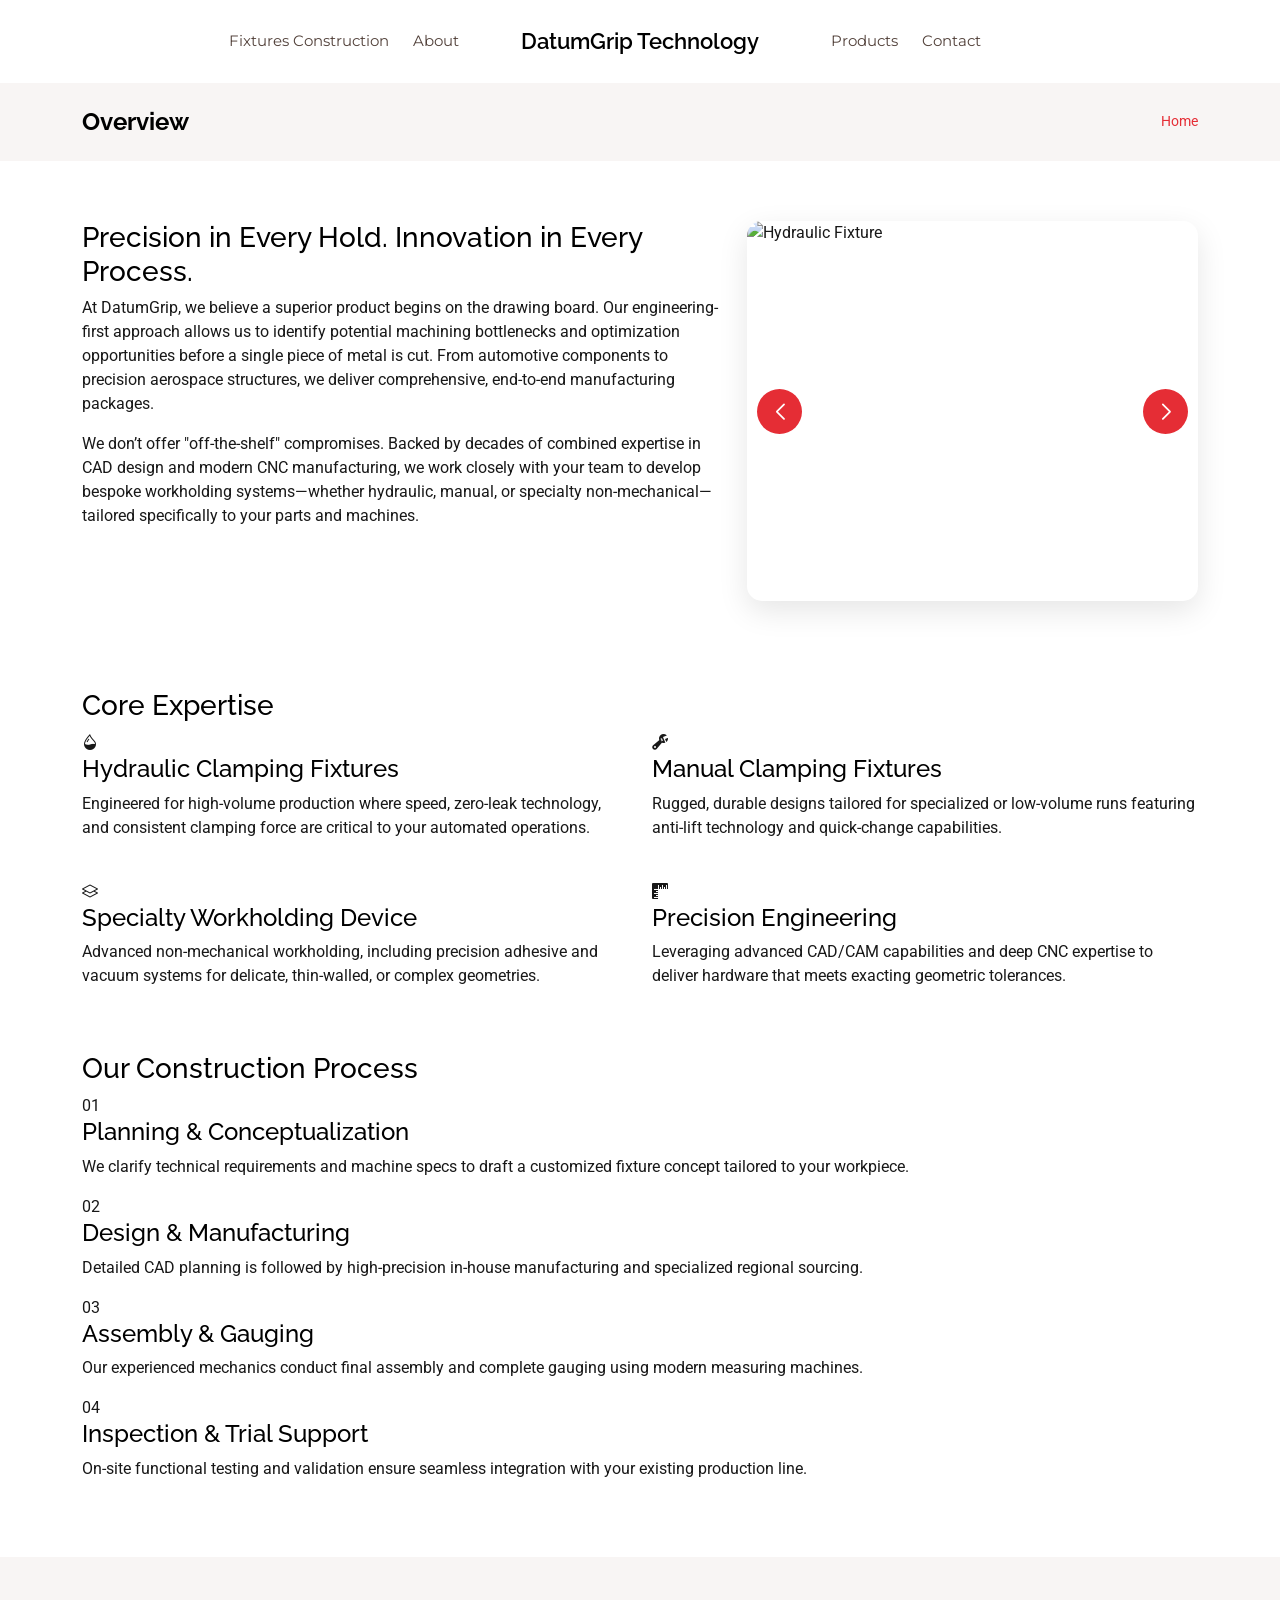
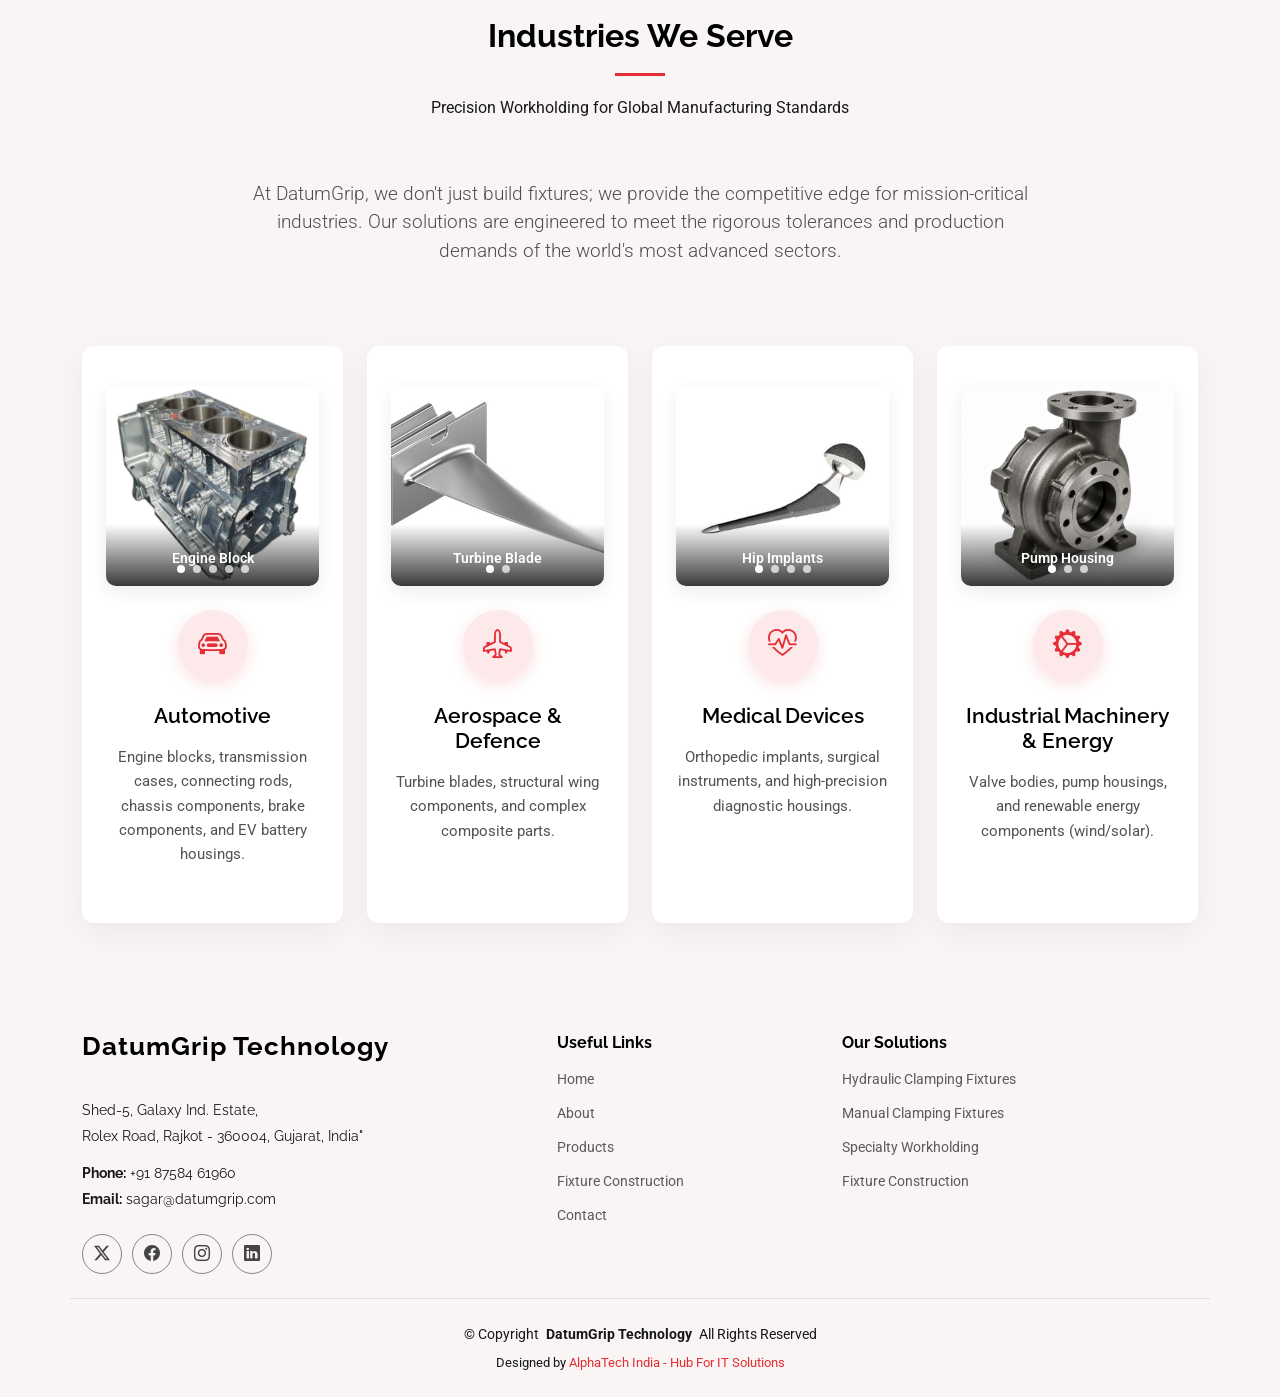
==== commit 5a90cf03: "changes.zip" ====
--- a/index.html
+++ b/index.html
@@ -61,63 +61,28 @@
       <section id="service-details" class="service-details section">
         <div class="container" data-aos="fade-up" data-aos-delay="100">
           <div class="row gy-5">
+            <div class="col-lg-7">
+              <div class="details-content" data-aos="fade-up" data-aos-delay="200">
+                <div class="section-header">
+                  <h3>Precision in Every Hold. Innovation in Every Process.</h3>
+                  <div class="divider"></div>
+                </div>
+                <p>
+                  At DatumGrip, we believe a superior product begins on the drawing board. Our engineering-first
+                  approach allows us to identify potential machining bottlenecks and optimization opportunities before a
+                  single piece of metal is cut. From automotive components to precision aerospace structures, we deliver
+                  comprehensive, end-to-end manufacturing packages.
+                </p>
+                <p>
+                  We don’t offer "off-the-shelf" compromises. Backed by decades of combined expertise in CAD design and
+                  modern CNC manufacturing, we work closely with your team to develop bespoke workholding
+                  systems—whether hydraulic, manual, or specialty non-mechanical—tailored specifically to your parts and
+                  machines.
+                </p>
+              </div>
+            </div>
+
             <div class="col-lg-5">
-              <div class="service-sidebar">
-                <!-- <div class="service-overview" data-aos="fade-up" data-aos-delay="100">
-                  <div class="overview-header">
-                    <i class="bi bi-briefcase-fill"></i>
-                    <h3>Service Overview</h3>
-                  </div>
-                  <div class="overview-content">
-                    <h2>Advanced Workholding Solutions</h2>
-                    <p>
-                      DatumGrip Technology empowers manufacturers with innovative workholding and fixturing technology.
-                      We strive to be the "datum" for our customers—the reliable starting point for every successful
-                      project, maximizing your machine uptime and elevating final product quality.
-                    </p>
-                    <div class="cta-button">
-                      <a href="contact.html" class="btn-get-started">Request a Quote</a>
-                    </div>
-                  </div>
-                </div> -->
-
-                <div class="key-benefits" data-aos="fade-up" data-aos-delay="200">
-                  <h4>Key Benefits</h4>
-                  <ul>
-                    <li><i class="bi bi-check-circle-fill"></i> Maximized machine spindle uptime</li>
-                    <li><i class="bi bi-check-circle-fill"></i> Precision-engineered for exact tolerances</li>
-                    <li><i class="bi bi-check-circle-fill"></i> Custom-tailored to your workpiece</li>
-                    <li><i class="bi bi-check-circle-fill"></i> Exceptional durability for 24/7 industrial use</li>
-                    <li><i class="bi bi-check-circle-fill"></i> End-to-end assembly and trial support</li>
-                  </ul>
-                </div>
-
-                <div class="contact-card" data-aos="fade-up" data-aos-delay="300">
-                  <div class="contact-header">
-                    <i class="bi bi-headset"></i>
-                    <h4>Need Assistance?</h4>
-                  </div>
-                  <div class="contact-info">
-                    <div class="info-row">
-                      <i class="bi bi-telephone"></i>
-                      <div>
-                        <span>Call Us</span>
-                        <p>+91 87584 61960</p>
-                      </div>
-                    </div>
-                    <div class="info-row">
-                      <i class="bi bi-envelope"></i>
-                      <div>
-                        <span>Email Us</span>
-                        <p>info@datumgrip.com</p>
-                      </div>
-                    </div>
-                  </div>
-                </div>
-              </div>
-            </div>
-
-            <div class="col-lg-7">
               <div class="service-content">
                 <div class="image-gallery" data-aos="zoom-in" data-aos-delay="100">
                   <div class="service-details-slider swiper init-swiper">
@@ -150,7 +115,7 @@
                           src="assets/images/hydraulic_fixture_1.png"
                           alt="Hydraulic Fixture"
                           class="img-fluid"
-                          style="object-fit: contain;"
+                          style="object-fit: contain"
                           loading="lazy"
                         />
                       </div>
@@ -159,7 +124,7 @@
                           src="assets/images/hydraulic_fixture_2.png"
                           alt="Hydraulic Fixture"
                           class="img-fluid"
-                          style="object-fit: contain;"
+                          style="object-fit: contain"
                           loading="lazy"
                         />
                       </div>
@@ -168,7 +133,7 @@
                           src="assets/images/manual_fixtures_1.PNG"
                           alt="Manual Fixture"
                           class="img-fluid"
-                          style="object-fit: contain;"
+                          style="object-fit: contain"
                           loading="lazy"
                         />
                       </div>
@@ -178,129 +143,110 @@
                     <div class="swiper-button-prev"></div>
                   </div>
                 </div>
-
-                <div class="details-content" data-aos="fade-up" data-aos-delay="200">
-                  <div class="section-header">
-                    <h3>Precision in Every Hold. Innovation in Every Process.</h3>
-                    <div class="divider"></div>
-                  </div>
-                  <p>
-                    At DatumGrip, we believe a superior product begins on the drawing board. Our engineering-first
-                    approach allows us to identify potential machining bottlenecks and optimization opportunities before
-                    a single piece of metal is cut. From automotive components to precision aerospace structures, we
-                    deliver comprehensive, end-to-end manufacturing packages.
-                  </p>
-                  <p>
-                    We don’t offer "off-the-shelf" compromises. Backed by decades of combined expertise in CAD design
-                    and modern CNC manufacturing, we work closely with your team to develop bespoke workholding
-                    systems—whether hydraulic, manual, or specialty non-mechanical—tailored specifically to your parts
-                    and machines.
-                  </p>
-                </div>
-
-                <div class="service-features" data-aos="fade-up" data-aos-delay="300">
-                  <div class="section-header">
-                    <h3>Core Expertise</h3>
-                    <div class="divider"></div>
-                  </div>
-                  <div class="row g-4">
-                    <div class="col-md-6">
-                      <div class="feature-card">
-                        <div class="icon-wrapper">
-                          <i class="bi bi-droplet-half"></i>
-                        </div>
-                        <h4>Hydraulic Clamping Fixtures</h4>
-                        <p>
-                          Engineered for high-volume production where speed, zero-leak technology, and consistent
-                          clamping force are critical to your automated operations.
-                        </p>
-                      </div>
-                    </div>
-                    <div class="col-md-6">
-                      <div class="feature-card">
-                        <div class="icon-wrapper">
-                          <i class="bi bi-wrench-adjustable"></i>
-                        </div>
-                        <h4>Manual Clamping Fixtures</h4>
-                        <p>
-                          Rugged, durable designs tailored for specialized or low-volume runs featuring anti-lift
-                          technology and quick-change capabilities.
-                        </p>
-                      </div>
-                    </div>
-                    <div class="col-md-6">
-                      <div class="feature-card">
-                        <div class="icon-wrapper">
-                          <i class="bi bi-layers"></i>
-                        </div>
-                        <h4>Specialty Workholding Device</h4>
-                        <p>
-                          Advanced non-mechanical workholding, including precision adhesive and vacuum systems for
-                          delicate, thin-walled, or complex geometries.
-                        </p>
-                      </div>
-                    </div>
-                    <div class="col-md-6">
-                      <div class="feature-card">
-                        <div class="icon-wrapper">
-                          <i class="bi bi-rulers"></i>
-                        </div>
-                        <h4>Precision Engineering</h4>
-                        <p>
-                          Leveraging advanced CAD/CAM capabilities and deep CNC expertise to deliver hardware that meets
-                          exacting geometric tolerances.
-                        </p>
-                      </div>
-                    </div>
-                  </div>
-                </div>
-
-                <div class="implementation-steps" data-aos="fade-up" data-aos-delay="400">
-                  <div class="section-header">
-                    <h3>Our Construction Process</h3>
-                    <div class="divider"></div>
-                  </div>
-                  <div class="step-container">
-                    <div class="step">
-                      <span class="step-number">01</span>
-                      <div class="step-content">
-                        <h4>Planning &amp; Conceptualization</h4>
-                        <p>
-                          We clarify technical requirements and machine specs to draft a customized fixture concept
-                          tailored to your workpiece.
-                        </p>
-                      </div>
-                    </div>
-                    <div class="step">
-                      <span class="step-number">02</span>
-                      <div class="step-content">
-                        <h4>Design &amp; Manufacturing</h4>
-                        <p>
-                          Detailed CAD planning is followed by high-precision in-house manufacturing and specialized
-                          regional sourcing.
-                        </p>
-                      </div>
-                    </div>
-                    <div class="step">
-                      <span class="step-number">03</span>
-                      <div class="step-content">
-                        <h4>Assembly &amp; Gauging</h4>
-                        <p>
-                          Our experienced mechanics conduct final assembly and complete gauging using modern measuring
-                          machines.
-                        </p>
-                      </div>
-                    </div>
-                    <div class="step">
-                      <span class="step-number">04</span>
-                      <div class="step-content">
-                        <h4>Inspection &amp; Trial Support</h4>
-                        <p>
-                          On-site functional testing and validation ensure seamless integration with your existing
-                          production line.
-                        </p>
-                      </div>
-                    </div>
+              </div>
+            </div>
+
+            <div class="service-features" data-aos="fade-up" data-aos-delay="300">
+              <div class="section-header">
+                <h3>Core Expertise</h3>
+                <div class="divider"></div>
+              </div>
+              <div class="row g-4">
+                <div class="col-md-6">
+                  <div class="feature-card">
+                    <div class="icon-wrapper">
+                      <i class="bi bi-droplet-half"></i>
+                    </div>
+                    <h4>Hydraulic Clamping Fixtures</h4>
+                    <p>
+                      Engineered for high-volume production where speed, zero-leak technology, and consistent clamping
+                      force are critical to your automated operations.
+                    </p>
+                  </div>
+                </div>
+                <div class="col-md-6">
+                  <div class="feature-card">
+                    <div class="icon-wrapper">
+                      <i class="bi bi-wrench-adjustable"></i>
+                    </div>
+                    <h4>Manual Clamping Fixtures</h4>
+                    <p>
+                      Rugged, durable designs tailored for specialized or low-volume runs featuring anti-lift technology
+                      and quick-change capabilities.
+                    </p>
+                  </div>
+                </div>
+                <div class="col-md-6">
+                  <div class="feature-card">
+                    <div class="icon-wrapper">
+                      <i class="bi bi-layers"></i>
+                    </div>
+                    <h4>Specialty Workholding Device</h4>
+                    <p>
+                      Advanced non-mechanical workholding, including precision adhesive and vacuum systems for delicate,
+                      thin-walled, or complex geometries.
+                    </p>
+                  </div>
+                </div>
+                <div class="col-md-6">
+                  <div class="feature-card">
+                    <div class="icon-wrapper">
+                      <i class="bi bi-rulers"></i>
+                    </div>
+                    <h4>Precision Engineering</h4>
+                    <p>
+                      Leveraging advanced CAD/CAM capabilities and deep CNC expertise to deliver hardware that meets
+                      exacting geometric tolerances.
+                    </p>
+                  </div>
+                </div>
+              </div>
+            </div>
+
+            <div class="implementation-steps" data-aos="fade-up" data-aos-delay="400">
+              <div class="section-header">
+                <h3>Our Construction Process</h3>
+                <div class="divider"></div>
+              </div>
+              <div class="step-container">
+                <div class="step">
+                  <span class="step-number">01</span>
+                  <div class="step-content">
+                    <h4>Planning &amp; Conceptualization</h4>
+                    <p>
+                      We clarify technical requirements and machine specs to draft a customized fixture concept tailored
+                      to your workpiece.
+                    </p>
+                  </div>
+                </div>
+                <div class="step">
+                  <span class="step-number">02</span>
+                  <div class="step-content">
+                    <h4>Design &amp; Manufacturing</h4>
+                    <p>
+                      Detailed CAD planning is followed by high-precision in-house manufacturing and specialized
+                      regional sourcing.
+                    </p>
+                  </div>
+                </div>
+                <div class="step">
+                  <span class="step-number">03</span>
+                  <div class="step-content">
+                    <h4>Assembly &amp; Gauging</h4>
+                    <p>
+                      Our experienced mechanics conduct final assembly and complete gauging using modern measuring
+                      machines.
+                    </p>
+                  </div>
+                </div>
+                <div class="step">
+                  <span class="step-number">04</span>
+                  <div class="step-content">
+                    <h4>Inspection &amp; Trial Support</h4>
+                    <p>
+                      On-site functional testing and validation ensure seamless integration with your existing
+                      production line.
+                    </p>
                   </div>
                 </div>
               </div>
@@ -308,6 +254,255 @@
           </div>
         </div>
       </section>
+
+      <!-- Industries Section -->
+      <section id="industries" class="about section light-background">
+        <div class="container section-title" data-aos="fade-up">
+          <h2>Industries We Serve</h2>
+          <p>Precision Workholding for Global Manufacturing Standards</p>
+        </div>
+        <!-- End Section Title -->
+
+        <div class="container" data-aos="fade-up" data-aos-delay="100">
+          <div class="row justify-content-center mb-5">
+            <div class="col-lg-9 text-center" data-aos="fade-up" data-aos-delay="200">
+              <p class="lead">
+                At DatumGrip, we don't just build fixtures; we provide the competitive edge for mission-critical
+                industries. Our solutions are engineered to meet the rigorous tolerances and production demands of the
+                world's most advanced sectors.
+              </p>
+            </div>
+          </div>
+
+          <div class="row g-4">
+            <div class="col-md-6 col-lg-3" data-aos="fade-up" data-aos-delay="100">
+              <div class="feature-box">
+                <div class="industry-slider swiper init-swiper">
+                  <script type="application/json" class="swiper-config">
+                    {
+                      "loop": true,
+                      "speed": 700,
+                      "autoplay": {"delay": 3000},
+                      "slidesPerView": 1,
+                      "pagination": {"el": ".swiper-pagination", "type": "bullets", "clickable": true}
+                    }
+                  </script>
+                  <div class="swiper-wrapper">
+                    <div class="swiper-slide">
+                      <div class="industry-slide">
+                        <img
+                          src="assets/images/products/Auto%20Motive%20Ind/Engine%20block.jpg"
+                          alt="Engine Block"
+                          loading="lazy"
+                        /><span class="industry-caption">Engine Block</span>
+                      </div>
+                    </div>
+                    <div class="swiper-slide">
+                      <div class="industry-slide">
+                        <img
+                          src="assets/images/products/Auto%20Motive%20Ind/Transmission%20Cases.jpg"
+                          alt="Transmission Cases"
+                          loading="lazy"
+                        /><span class="industry-caption">Transmission Cases</span>
+                      </div>
+                    </div>
+                    <div class="swiper-slide">
+                      <div class="industry-slide">
+                        <img
+                          src="assets/images/products/Auto%20Motive%20Ind/Connecting%20Rod.jpg"
+                          alt="Connecting Rod"
+                          loading="lazy"
+                        /><span class="industry-caption">Connecting Rod</span>
+                      </div>
+                    </div>
+                    <div class="swiper-slide">
+                      <div class="industry-slide">
+                        <img
+                          src="assets/images/products/Auto%20Motive%20Ind/Brake%20Components.jpg"
+                          alt="Brake Components"
+                          loading="lazy"
+                        /><span class="industry-caption">Brake Components</span>
+                      </div>
+                    </div>
+                    <div class="swiper-slide">
+                      <div class="industry-slide">
+                        <img
+                          src="assets/images/products/Auto%20Motive%20Ind/Battery%20Cases.jpg"
+                          alt="Battery Cases"
+                          loading="lazy"
+                        /><span class="industry-caption">Battery Cases</span>
+                      </div>
+                    </div>
+                  </div>
+                  <div class="swiper-pagination"></div>
+                </div>
+                <div class="icon-container">
+                  <i class="bi bi-car-front"></i>
+                </div>
+                <h4>Automotive</h4>
+                <p>
+                  Engine blocks, transmission cases, connecting rods, chassis components, brake components, and EV
+                  battery housings.
+                </p>
+              </div>
+            </div>
+
+            <div class="col-md-6 col-lg-3" data-aos="fade-up" data-aos-delay="200">
+              <div class="feature-box">
+                <div class="industry-slider swiper init-swiper">
+                  <script type="application/json" class="swiper-config">
+                    {
+                      "loop": true,
+                      "speed": 700,
+                      "autoplay": {"delay": 3000},
+                      "slidesPerView": 1,
+                      "pagination": {"el": ".swiper-pagination", "type": "bullets", "clickable": true}
+                    }
+                  </script>
+                  <div class="swiper-wrapper">
+                    <div class="swiper-slide">
+                      <div class="industry-slide">
+                        <img
+                          src="assets/images/products/AEROSPACE%20and%20defence/Turbine%20Blade.jpg"
+                          alt="Turbine Blade"
+                          loading="lazy"
+                        /><span class="industry-caption">Turbine Blade</span>
+                      </div>
+                    </div>
+                    <div class="swiper-slide">
+                      <div class="industry-slide">
+                        <img
+                          src="assets/images/products/AEROSPACE%20and%20defence/20150320_112452.jpg"
+                          alt="Defence Component"
+                          loading="lazy"
+                        /><span class="industry-caption">Defence Component</span>
+                      </div>
+                    </div>
+                  </div>
+                  <div class="swiper-pagination"></div>
+                </div>
+                <div class="icon-container">
+                  <i class="bi bi-airplane-engines"></i>
+                </div>
+                <h4>Aerospace &amp; Defence</h4>
+                <p>Turbine blades, structural wing components, and complex composite parts.</p>
+              </div>
+            </div>
+
+            <div class="col-md-6 col-lg-3" data-aos="fade-up" data-aos-delay="300">
+              <div class="feature-box">
+                <div class="industry-slider swiper init-swiper">
+                  <script type="application/json" class="swiper-config">
+                    {
+                      "loop": true,
+                      "speed": 700,
+                      "autoplay": {"delay": 3000},
+                      "slidesPerView": 1,
+                      "pagination": {"el": ".swiper-pagination", "type": "bullets", "clickable": true}
+                    }
+                  </script>
+                  <div class="swiper-wrapper">
+                    <div class="swiper-slide">
+                      <div class="industry-slide">
+                        <img
+                          src="assets/images/products/Medical%20Implants/Hip%20Implants.jpg"
+                          alt="Hip Implants"
+                          loading="lazy"
+                        /><span class="industry-caption">Hip Implants</span>
+                      </div>
+                    </div>
+                    <div class="swiper-slide">
+                      <div class="industry-slide">
+                        <img
+                          src="assets/images/products/Medical%20Implants/Hip%20Systems.png"
+                          alt="Hip Systems"
+                          loading="lazy"
+                        /><span class="industry-caption">Hip Systems</span>
+                      </div>
+                    </div>
+                    <div class="swiper-slide">
+                      <div class="industry-slide">
+                        <img
+                          src="assets/images/products/Medical%20Implants/Knee%20Implants.jpg"
+                          alt="Knee Implants"
+                          loading="lazy"
+                        /><span class="industry-caption">Knee Implants</span>
+                      </div>
+                    </div>
+                    <div class="swiper-slide">
+                      <div class="industry-slide">
+                        <img
+                          src="assets/images/products/Medical%20Implants/stems.png"
+                          alt="Stems"
+                          loading="lazy"
+                        /><span class="industry-caption">Stems</span>
+                      </div>
+                    </div>
+                  </div>
+                  <div class="swiper-pagination"></div>
+                </div>
+                <div class="icon-container">
+                  <i class="bi bi-heart-pulse"></i>
+                </div>
+                <h4>Medical Devices</h4>
+                <p>Orthopedic implants, surgical instruments, and high-precision diagnostic housings.</p>
+              </div>
+            </div>
+
+            <div class="col-md-6 col-lg-3" data-aos="fade-up" data-aos-delay="400">
+              <div class="feature-box">
+                <div class="industry-slider swiper init-swiper">
+                  <script type="application/json" class="swiper-config">
+                    {
+                      "loop": true,
+                      "speed": 700,
+                      "autoplay": {"delay": 3000},
+                      "slidesPerView": 1,
+                      "pagination": {"el": ".swiper-pagination", "type": "bullets", "clickable": true}
+                    }
+                  </script>
+                  <div class="swiper-wrapper">
+                    <div class="swiper-slide">
+                      <div class="industry-slide">
+                        <img
+                          src="assets/images/products/INDUSTRIAL%20MACHINERY%20AND%20ENERGY/PUMP%20HOUSING.png"
+                          alt="Pump Housing"
+                          loading="lazy"
+                        /><span class="industry-caption">Pump Housing</span>
+                      </div>
+                    </div>
+                    <div class="swiper-slide">
+                      <div class="industry-slide">
+                        <img
+                          src="assets/images/products/INDUSTRIAL%20MACHINERY%20AND%20ENERGY/VALVE%20BODY%201.jpg"
+                          alt="Valve Body"
+                          loading="lazy"
+                        /><span class="industry-caption">Valve Body</span>
+                      </div>
+                    </div>
+                    <div class="swiper-slide">
+                      <div class="industry-slide">
+                        <img
+                          src="assets/images/products/INDUSTRIAL%20MACHINERY%20AND%20ENERGY/VALVE%20BODY%202.jpg"
+                          alt="Valve Body"
+                          loading="lazy"
+                        /><span class="industry-caption">Valve Body</span>
+                      </div>
+                    </div>
+                  </div>
+                  <div class="swiper-pagination"></div>
+                </div>
+                <div class="icon-container">
+                  <i class="bi bi-gear-wide-connected"></i>
+                </div>
+                <h4>Industrial Machinery &amp; Energy</h4>
+                <p>Valve bodies, pump housings, and renewable energy components (wind/solar).</p>
+              </div>
+            </div>
+          </div>
+        </div>
+      </section>
+      <!-- /Industries Section -->
     </main>
 
     <footer id="footer" class="footer position-relative light-background">
@@ -321,7 +516,7 @@
               <p>Shed-5, Galaxy Ind. Estate,</p>
               <p>Rolex Road, Rajkot - 360004, Gujarat, India"</p>
               <p class="mt-3"><strong>Phone:</strong> <span>+91 87584 61960</span></p>
-              <p><strong>Email:</strong> <span>info@datumgrip.com</span></p>
+              <p><strong>Email:</strong> <span>sagar@datumgrip.com</span></p>
             </div>
             <div class="social-links d-flex mt-4">
               <a href="#"><i class="bi bi-twitter-x"></i></a>
--- a/assets/css/main.css
+++ b/assets/css/main.css
@@ -16,6 +16,7 @@
   --accent-color: #E52D35; /* Accent color that represents your brand on the website. It's used for buttons, links, and other elements that need to stand out */
   --surface-color: #ffffff; /* The surface color is used as a background of boxed elements within sections, such as cards, icon boxes, or other elements that require a visual separation from the global background. */
   --contrast-color: #ffffff; /* Contrast color for text, ensuring readability against backgrounds of accent, heading, or default colors. */
+  --swiper-theme-color: #E52D35; /* Swiper navigation arrows and pagination bullets use the brand accent color instead of the default blue */
 }
 
 /* Nav Menu Colors - The following color variables are used specifically for the navigation menu. They are separate from the global colors to allow for more customization options */
@@ -3235,3 +3236,204 @@
   object-fit: cover;
   display: block;
 }
+
+/* Placeholder for images that are pending / to be provided */
+.image-placeholder {
+  width: 100%;
+  height: 380px;
+  border-radius: 15px;
+  display: flex;
+  flex-direction: column;
+  align-items: center;
+  justify-content: center;
+  gap: 12px;
+  background: color-mix(in srgb, var(--accent-color), transparent 94%);
+  border: 2px dashed color-mix(in srgb, var(--accent-color), transparent 70%);
+  color: color-mix(in srgb, var(--default-color), transparent 40%);
+}
+
+.image-placeholder i {
+  font-size: 3rem;
+  color: color-mix(in srgb, var(--accent-color), transparent 40%);
+}
+
+.image-placeholder span {
+  font-size: 1rem;
+  font-weight: 600;
+}
+
+/* Shared Swiper navigation arrows (same red circle style as the home hero slider) */
+.swiper-button-next,
+.swiper-button-prev {
+  width: 45px;
+  height: 45px;
+  background: var(--accent-color);
+  border-radius: 50%;
+  color: var(--contrast-color);
+  transition: 0.3s;
+}
+
+.swiper-button-next::after,
+.swiper-button-prev::after {
+  font-size: 16px;
+  font-weight: bold;
+}
+
+.swiper-button-next:hover,
+.swiper-button-prev:hover {
+  background: color-mix(in srgb, var(--accent-color), black 15%);
+  transform: scale(1.1);
+}
+
+/* Slightly smaller arrows for the compact card / step sliders */
+.industry-slider .swiper-button-next,
+.industry-slider .swiper-button-prev,
+.step-slider .swiper-button-next,
+.step-slider .swiper-button-prev {
+  width: 34px;
+  height: 34px;
+}
+
+.industry-slider .swiper-button-next::after,
+.industry-slider .swiper-button-prev::after,
+.step-slider .swiper-button-next::after,
+.step-slider .swiper-button-prev::after {
+  font-size: 13px;
+}
+
+/* Industries "We Serve" image sliders (with product name captions) */
+.about .feature-box .industry-slider {
+  border-radius: 10px;
+  overflow: hidden;
+  margin-bottom: 1.5rem;
+  box-shadow: 0 6px 18px rgba(0, 0, 0, 0.08);
+}
+
+.about .feature-box .industry-slide {
+  position: relative;
+}
+
+.about .feature-box .industry-slide img {
+  width: 100%;
+  height: 200px;
+  object-fit: cover;
+  display: block;
+}
+
+.about .feature-box .industry-caption {
+  position: absolute;
+  left: 0;
+  right: 0;
+  bottom: 0;
+  padding: 1.5rem 0.5rem 1rem 0.5rem;
+  background: linear-gradient(to top, rgba(0, 0, 0, 0.78), rgba(0, 0, 0, 0));
+  color: #fff;
+  font-size: 0.9rem;
+  font-weight: 600;
+  text-align: center;
+}
+
+.about .feature-box .industry-slider .swiper-pagination {
+  bottom: 6px;
+}
+
+.about .feature-box .industry-slider .swiper-pagination .swiper-pagination-bullet {
+  background: #fff;
+  opacity: 0.7;
+  width: 8px;
+  height: 8px;
+}
+
+.about .feature-box .industry-slider .swiper-pagination .swiper-pagination-bullet-active {
+  opacity: 1;
+}
+
+/* Fixture Construction: step images / mini-slider inside each step card */
+.how-we-work .step-info {
+  display: flex;
+  align-items: center;
+  gap: 25px;
+}
+
+.how-we-work .step-image {
+  flex-shrink: 0;
+  width: 240px;
+  border-radius: 8px;
+  overflow: hidden;
+  box-shadow: 0 5px 20px rgba(0, 0, 0, 0.08);
+}
+
+.how-we-work .step-image img {
+  width: 100%;
+  height: 170px;
+  object-fit: cover;
+  display: block;
+}
+
+.how-we-work .step-image .step-slider {
+  border-radius: 8px;
+  overflow: hidden;
+}
+
+.how-we-work .step-image .step-slider .swiper-pagination {
+  bottom: 6px;
+}
+
+.how-we-work .step-image .step-slider .swiper-pagination .swiper-pagination-bullet {
+  background: #fff;
+  opacity: 0.7;
+  width: 8px;
+  height: 8px;
+}
+
+.how-we-work .step-image .step-slider .swiper-pagination .swiper-pagination-bullet-active {
+  opacity: 1;
+}
+
+.how-we-work .step-text {
+  flex: 1;
+}
+
+@media (max-width: 767px) {
+  .how-we-work .step-info {
+    flex-direction: column;
+    align-items: stretch;
+  }
+
+  .how-we-work .step-image {
+    width: 100%;
+  }
+}
+
+/* About page: separate Vision & Mission boxes */
+.about .vision-mission-box {
+  background: var(--surface-color);
+  border-radius: 12px;
+  padding: 2.5rem 2rem;
+  text-align: center;
+  height: 100%;
+  box-shadow: 0 10px 30px rgba(0, 0, 0, 0.05);
+  transition: all 0.3s ease;
+}
+
+.about .vision-mission-box:hover {
+  transform: translateY(-6px);
+}
+
+.about .vision-mission-box .icon-container {
+  width: 70px;
+  height: 70px;
+  border-radius: 50%;
+  background: color-mix(in srgb, var(--accent-color), transparent 90%);
+  color: var(--accent-color);
+  display: flex;
+  align-items: center;
+  justify-content: center;
+  margin: 0 auto 1.5rem;
+  font-size: 1.8rem;
+  box-shadow: 0 5px 15px color-mix(in srgb, var(--accent-color), transparent 85%);
+}
+
+.about .vision-mission-box .section-heading {
+  margin-bottom: 1rem;
+}
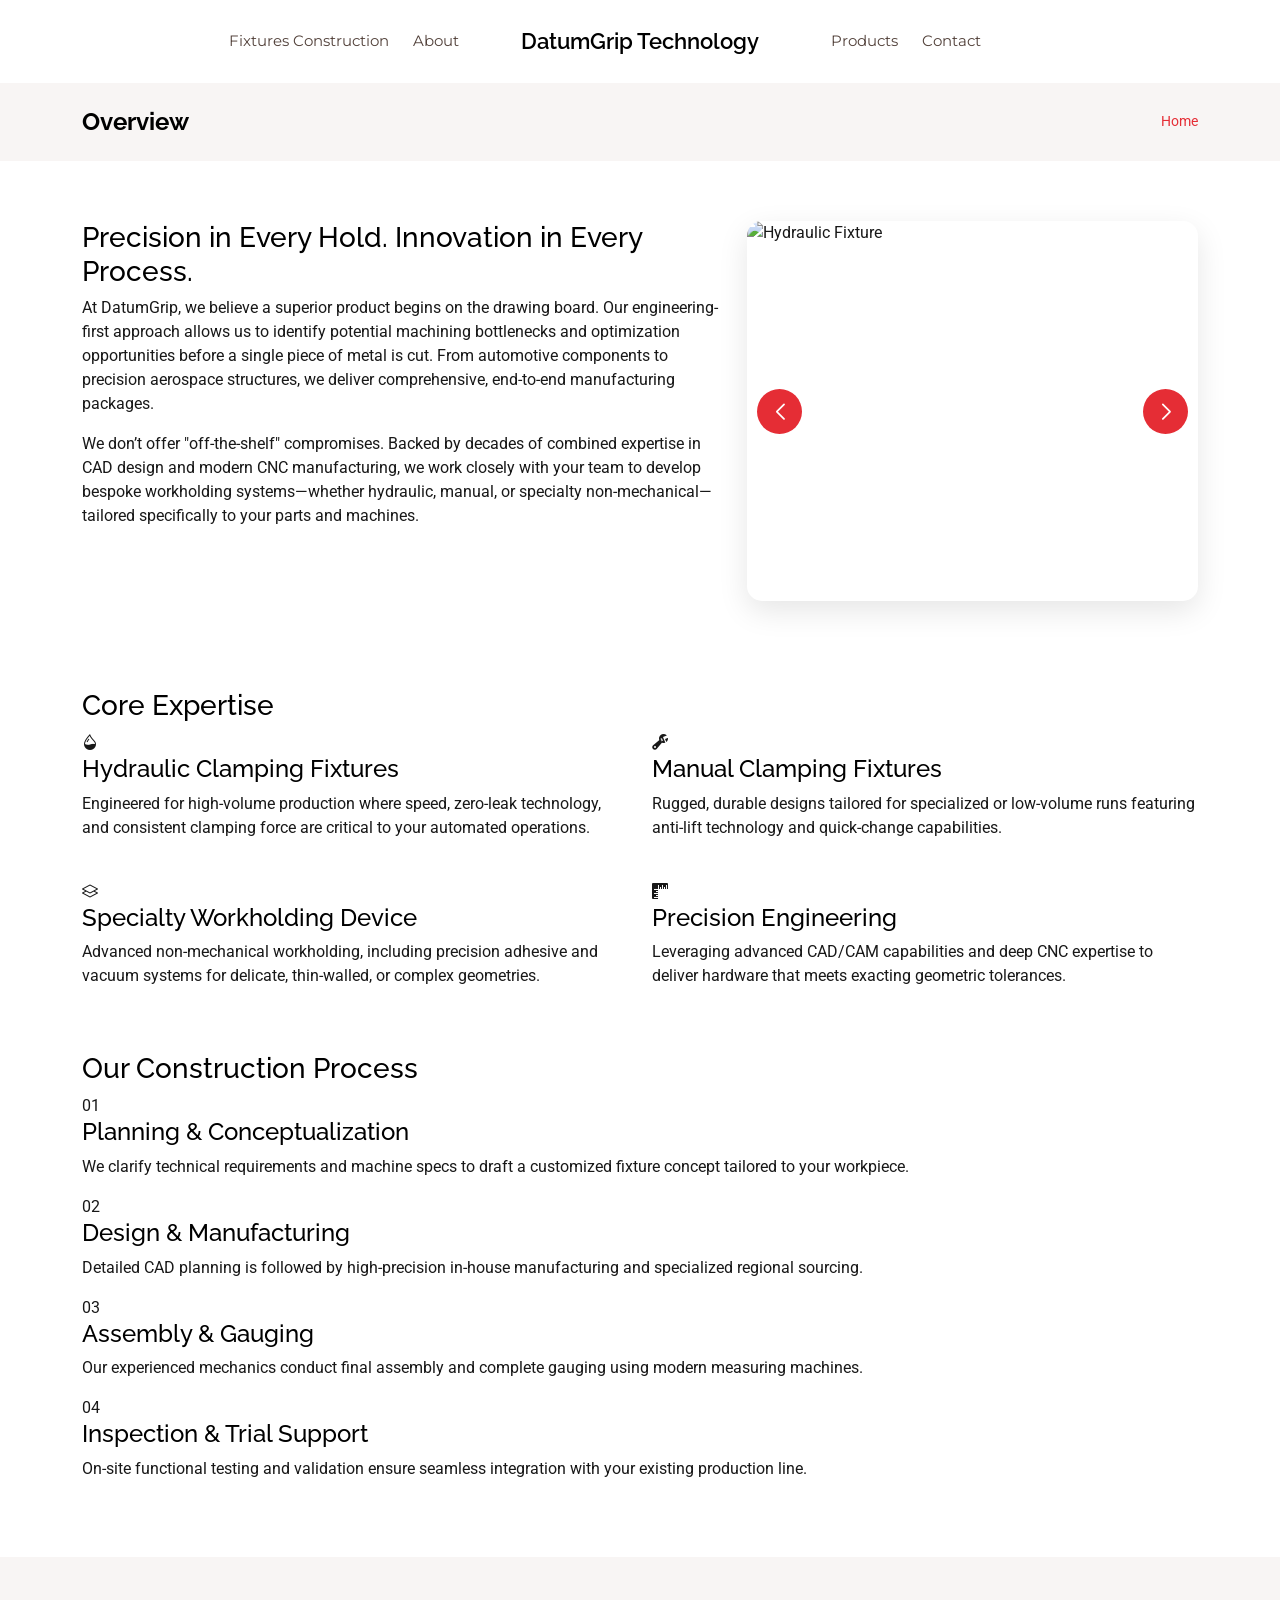
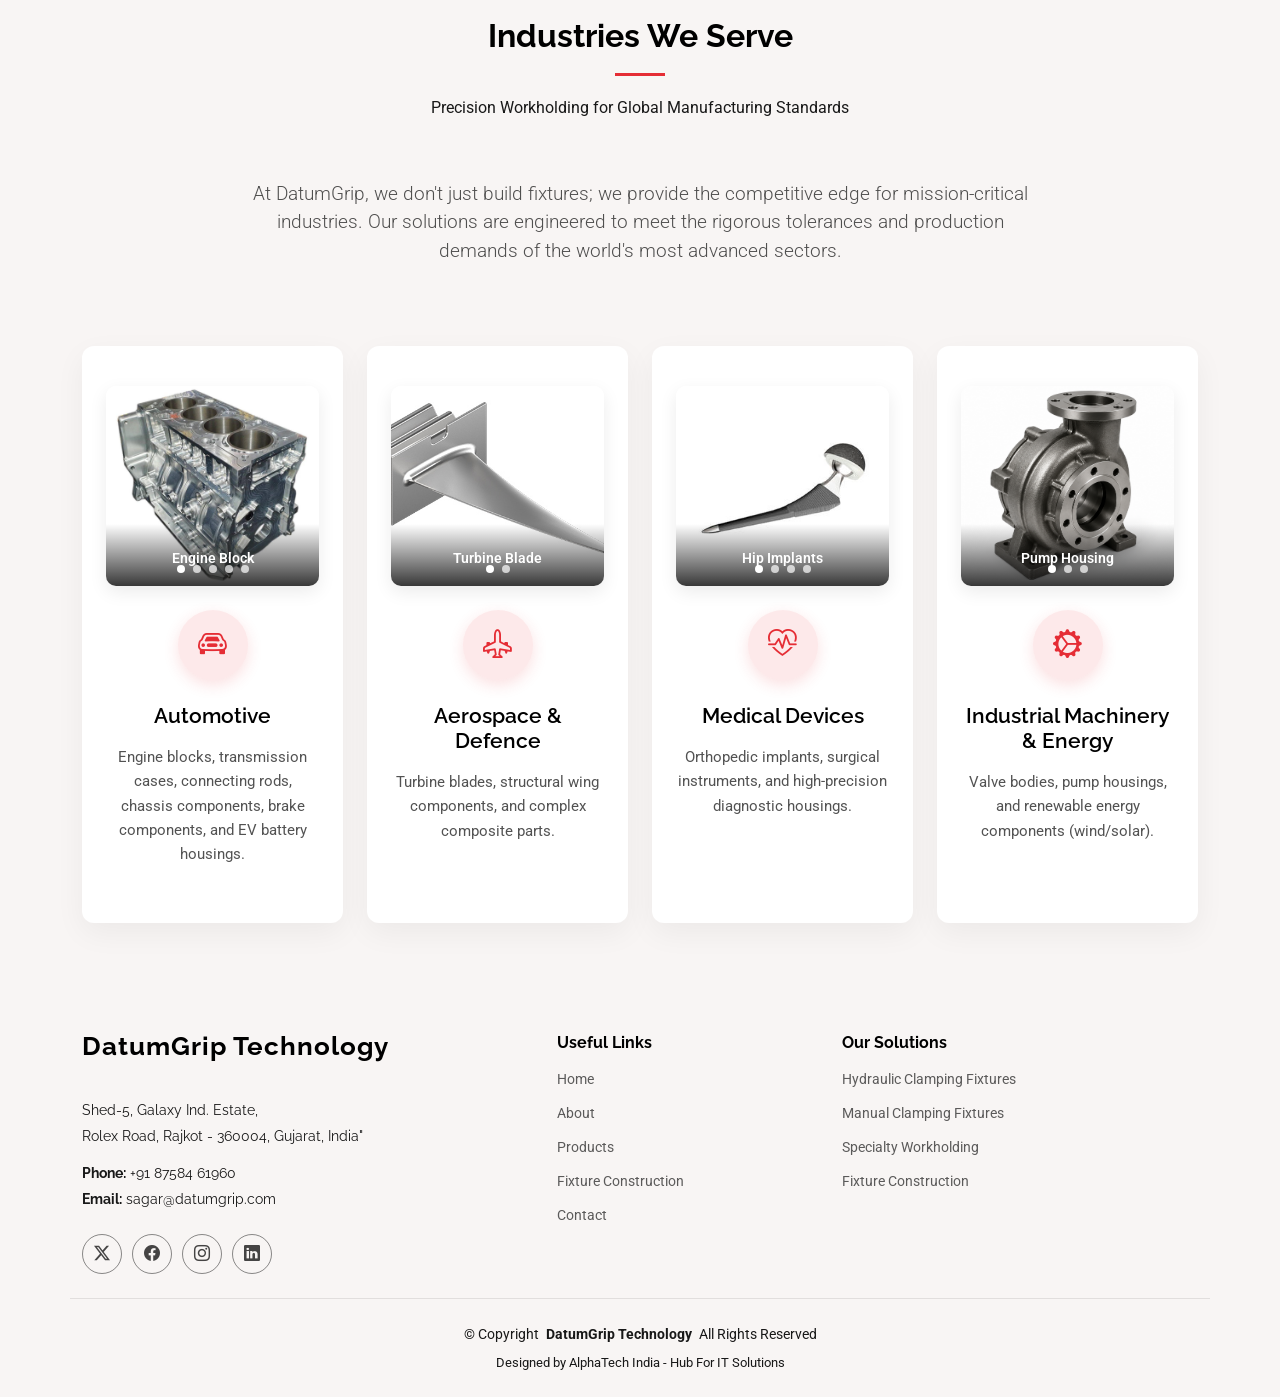
==== commit 74a870cd: "fixed formatting" ====
--- a/index.html
+++ b/index.html
@@ -554,9 +554,7 @@
           © <span>Copyright</span> <strong class="px-1 sitename">DatumGrip Technology</strong>
           <span>All Rights Reserved</span>
         </p>
-        <div class="credits">
-          Designed by <a href="https://alphatech-india.in/">AlphaTech India - Hub For IT Solutions</a>
-        </div>
+        <div class="credits">Designed by AlphaTech India - Hub For IT Solutions</div>
       </div>
     </footer>
 
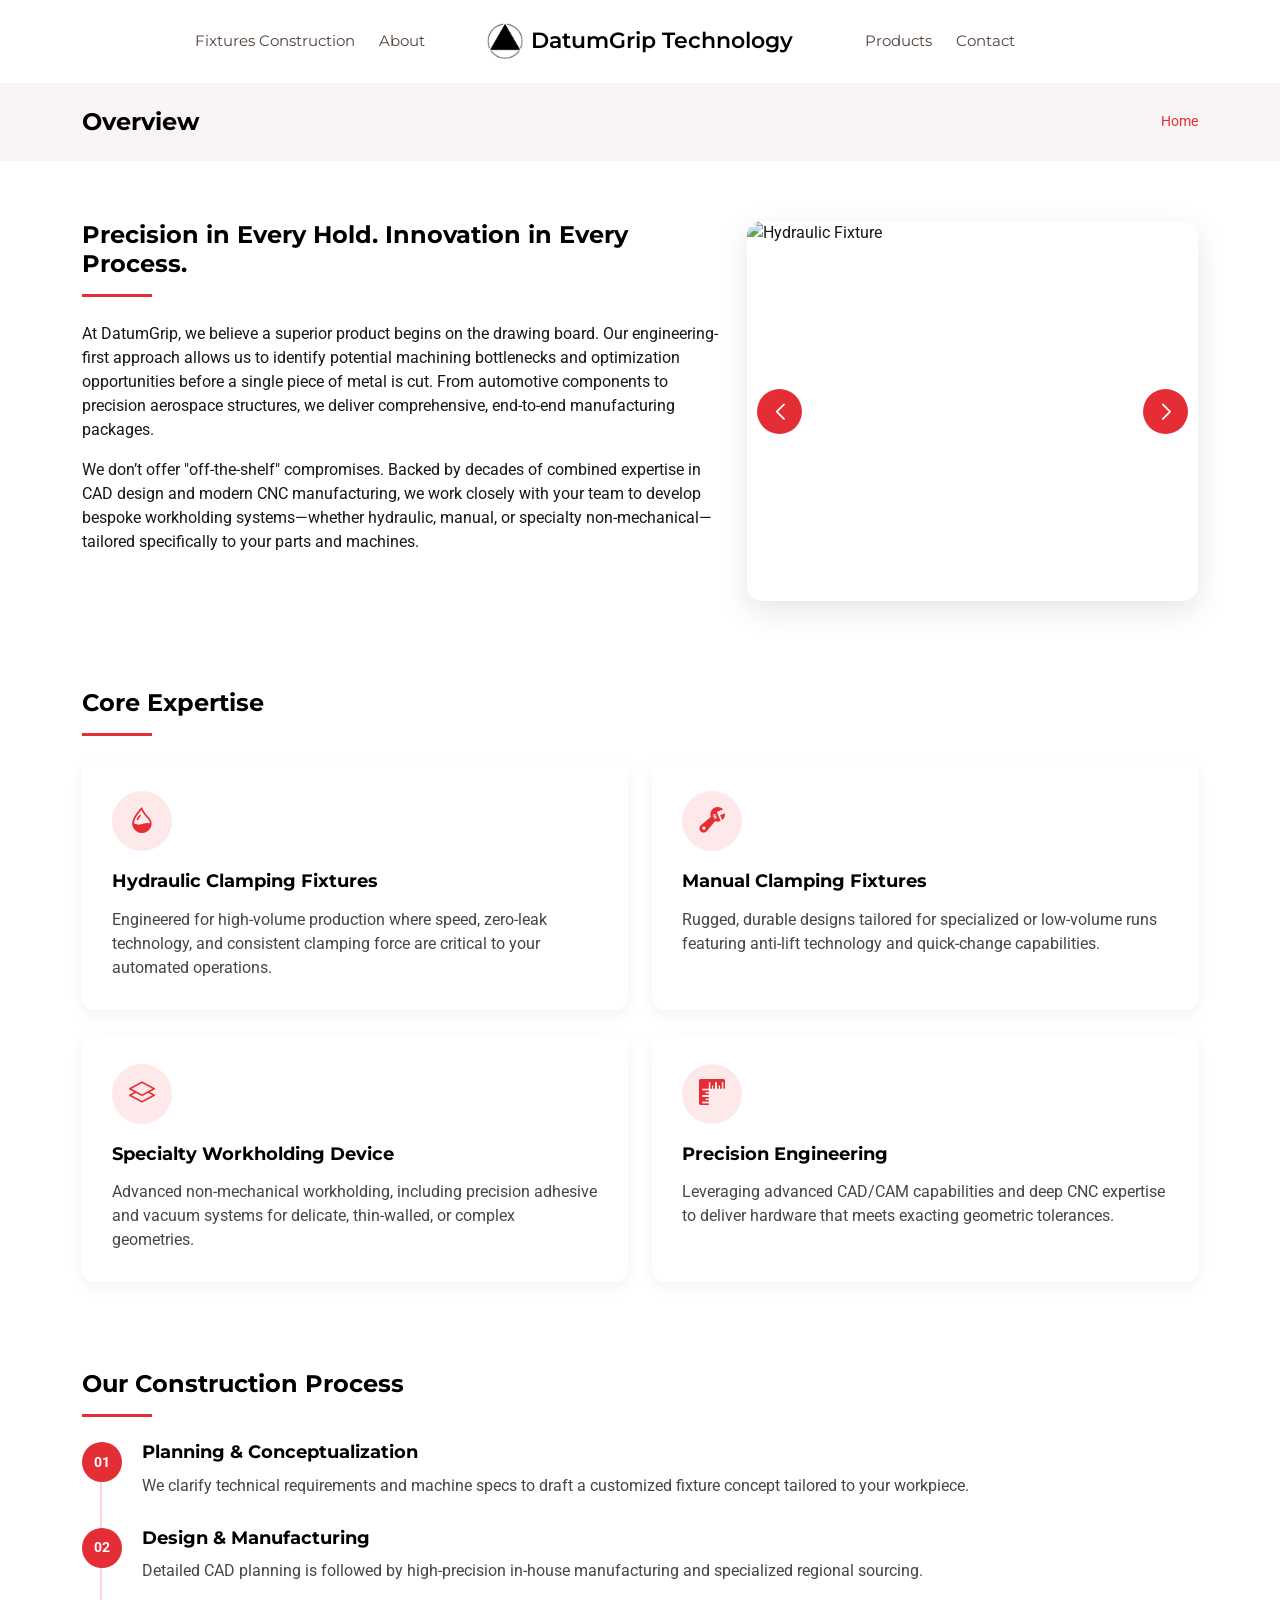
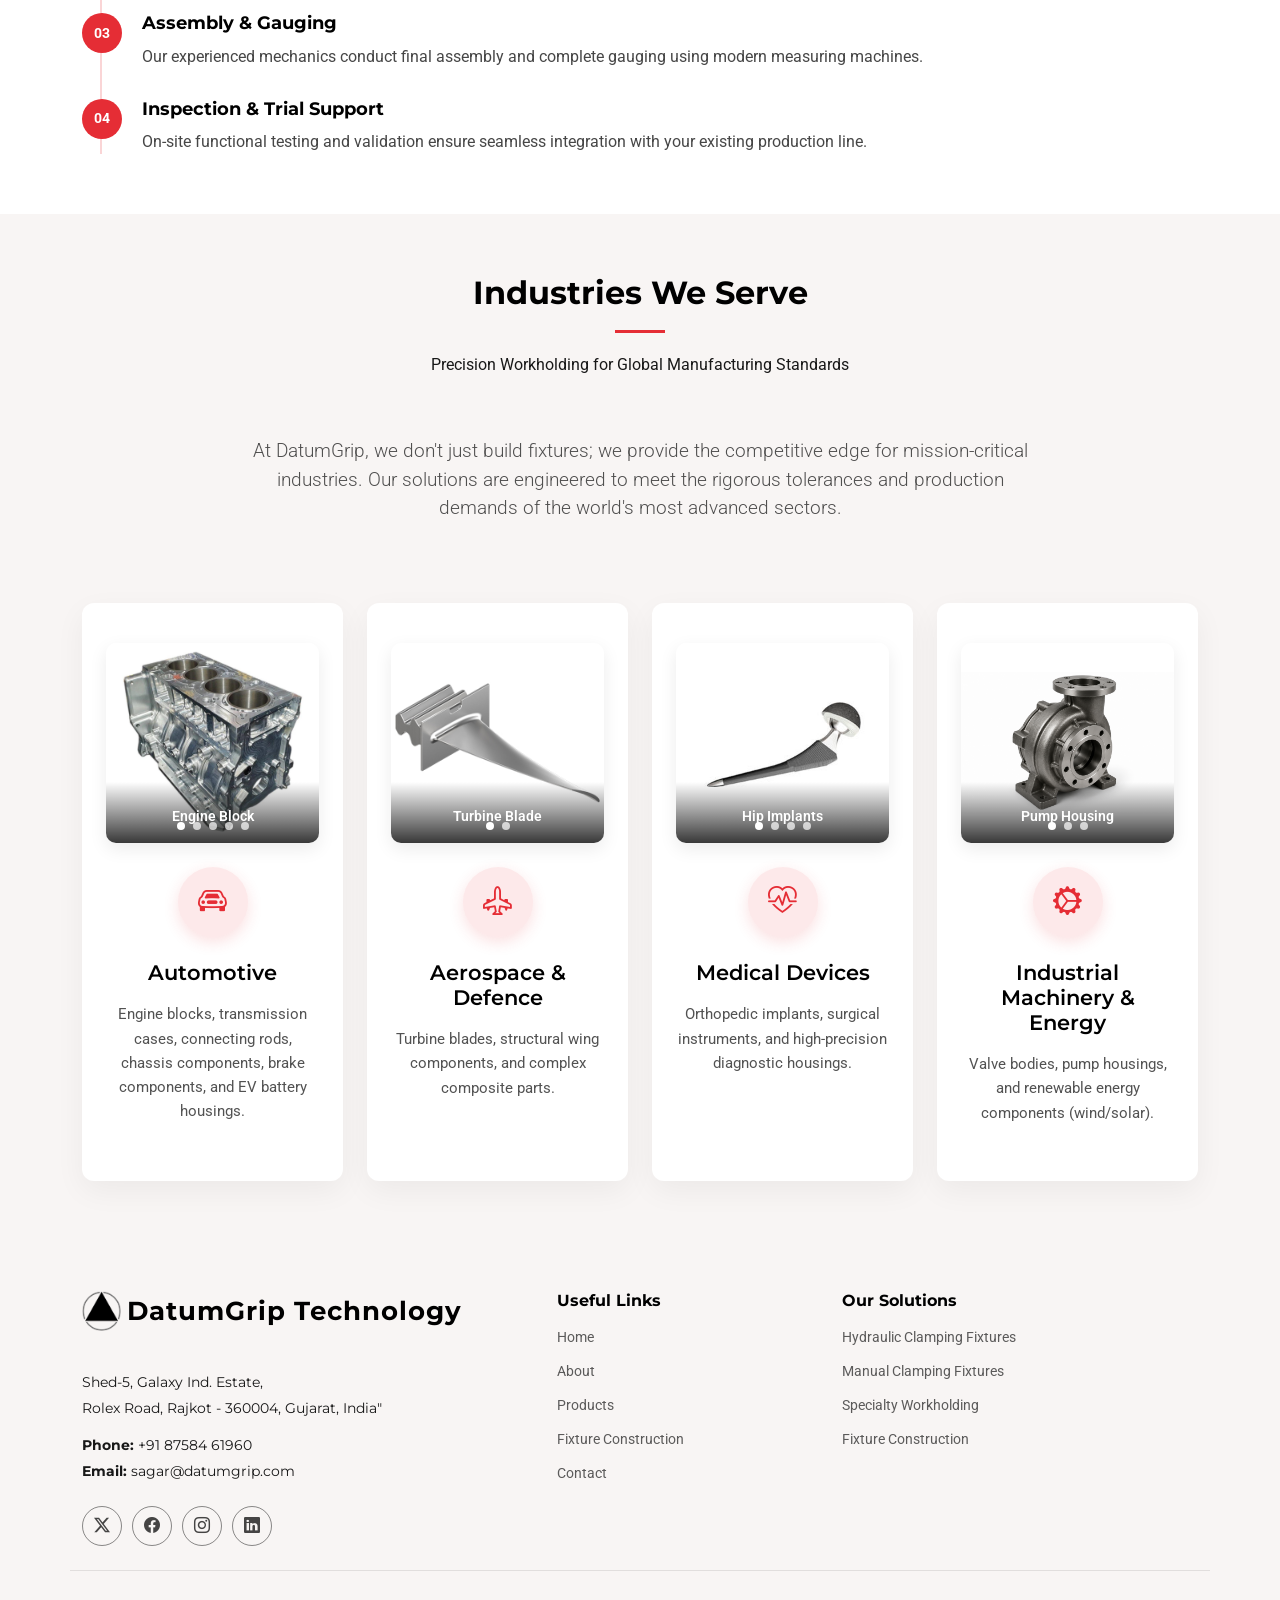
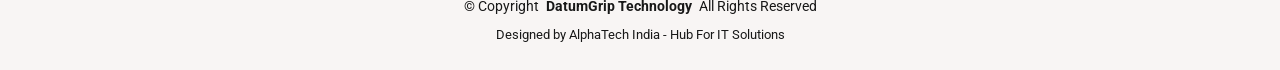
==== commit 33e9fce1: "added logo" ====
--- a/index.html
+++ b/index.html
@@ -35,6 +35,7 @@
               <li><a href="about.html">About</a></li>
             </ul>
             <a href="index.html" class="logo d-flex align-items-center">
+              <img src="assets/images/logo.png" alt="DatumGrip Technology logo" />
               <h1 class="sitename">DatumGrip Technology</h1>
             </a>
             <ul class="nav-right">
@@ -510,6 +511,7 @@
         <div class="row gy-4">
           <div class="col-lg-5 col-md-12 footer-about">
             <a href="index.html" class="logo d-flex align-items-center">
+              <img src="assets/images/logo.png" alt="DatumGrip Technology logo" />
               <span class="sitename">DatumGrip Technology</span>
             </a>
             <div class="footer-contact pt-3">
--- a/assets/css/main.css
+++ b/assets/css/main.css
@@ -4,7 +4,7 @@
 /* Fonts */
 :root {
   --default-font: "Roboto",  system-ui, -apple-system, "Segoe UI", Roboto, "Helvetica Neue", Arial, "Noto Sans", "Liberation Sans", sans-serif, "Apple Color Emoji", "Segoe UI Emoji", "Segoe UI Symbol", "Noto Color Emoji";
-  --heading-font: "Raleway",  sans-serif;
+  --heading-font: "Montserrat",  sans-serif;
   --nav-font: "Montserrat",  sans-serif;
 }
 
@@ -1151,7 +1151,7 @@
   right: 0;
   width: 70%;
   height: 350px;
-  object-fit: cover;
+  object-fit: contain;
   border-radius: 12px;
   box-shadow: 0 15px 30px rgba(0, 0, 0, 0.1);
   z-index: 1;
@@ -1163,7 +1163,7 @@
   right: 30%;
   width: 50%;
   height: 220px;
-  object-fit: cover;
+  object-fit: contain;
   border-radius: 12px;
   box-shadow: 0 15px 30px rgba(0, 0, 0, 0.1);
   z-index: 2;
@@ -1175,7 +1175,7 @@
   bottom: 70px;
   width: 40%;
   height: 260px;
-  object-fit: cover;
+  object-fit: contain;
   border-radius: 12px;
   box-shadow: 0 15px 30px rgba(0, 0, 0, 0.1);
   z-index: 3;
@@ -1487,7 +1487,7 @@
 .services .services-image-container .services-image img {
   width: 100%;
   height: 100%;
-  object-fit: cover;
+  object-fit: contain;
 }
 
 .services .services-grid {
@@ -1819,7 +1819,7 @@
   width: 50px;
   height: 50px;
   border-radius: 50%;
-  object-fit: cover;
+  object-fit: contain;
   margin-right: 15px;
   border: 3px solid color-mix(in srgb, var(--accent-color), transparent 80%);
 }
@@ -1913,10 +1913,6 @@
 
 .how-we-work .step-item:last-child {
   margin-bottom: 0;
-}
-
-.how-we-work .step-item:nth-child(even) .step-content {
-  flex-direction: row-reverse;
 }
 
 .how-we-work .step-content {
@@ -3024,17 +3020,17 @@
   transform: scale(1.1);
 }
 
-.service-details .service-content .section-header {
+.service-details .section-header {
   margin-bottom: 25px;
 }
 
-.service-details .service-content .section-header h3 {
+.service-details .section-header h3 {
   font-size: 24px;
   font-weight: 700;
   margin-bottom: 15px;
 }
 
-.service-details .service-content .section-header .divider {
+.service-details .section-header .divider {
   width: 70px;
   height: 3px;
   background: var(--accent-color);
@@ -3054,11 +3050,11 @@
   margin-bottom: 0;
 }
 
-.service-details .service-content .service-features {
+.service-details .service-features {
   margin-bottom: 40px;
 }
 
-.service-details .service-content .service-features .feature-card {
+.service-details .service-features .feature-card {
   background: var(--surface-color);
   border-radius: 12px;
   padding: 30px;
@@ -3070,7 +3066,7 @@
   overflow: hidden;
 }
 
-.service-details .service-content .service-features .feature-card:before {
+.service-details .service-features .feature-card:before {
   content: "";
   position: absolute;
   top: 0;
@@ -3082,22 +3078,22 @@
   transition: 0.4s;
 }
 
-.service-details .service-content .service-features .feature-card:hover {
+.service-details .service-features .feature-card:hover {
   transform: translateY(-8px);
   box-shadow: 0 15px 30px rgba(0, 0, 0, 0.1);
 }
 
-.service-details .service-content .service-features .feature-card:hover:before {
+.service-details .service-features .feature-card:hover:before {
   height: 100%;
 }
 
-.service-details .service-content .service-features .feature-card:hover .icon-wrapper {
+.service-details .service-features .feature-card:hover .icon-wrapper {
   background: var(--accent-color);
   color: var(--contrast-color);
   transform: scale(1.1);
 }
 
-.service-details .service-content .service-features .feature-card .icon-wrapper {
+.service-details .service-features .feature-card .icon-wrapper {
   width: 60px;
   height: 60px;
   display: flex;
@@ -3111,22 +3107,22 @@
   transition: 0.3s;
 }
 
-.service-details .service-content .service-features .feature-card h4 {
+.service-details .service-features .feature-card h4 {
   font-size: 18px;
   font-weight: 700;
   margin-bottom: 15px;
 }
 
-.service-details .service-content .service-features .feature-card p {
+.service-details .service-features .feature-card p {
   color: color-mix(in srgb, var(--default-color), transparent 20%);
   margin-bottom: 0;
 }
 
-.service-details .service-content .implementation-steps .step-container {
+.service-details .implementation-steps .step-container {
   position: relative;
 }
 
-.service-details .service-content .implementation-steps .step-container:before {
+.service-details .implementation-steps .step-container:before {
   content: "";
   position: absolute;
   top: 0;
@@ -3136,17 +3132,17 @@
   background: color-mix(in srgb, var(--accent-color), transparent 80%);
 }
 
-.service-details .service-content .implementation-steps .step-container .step {
+.service-details .implementation-steps .step-container .step {
   display: flex;
   margin-bottom: 30px;
   position: relative;
 }
 
-.service-details .service-content .implementation-steps .step-container .step:last-child {
+.service-details .implementation-steps .step-container .step:last-child {
   margin-bottom: 0;
 }
 
-.service-details .service-content .implementation-steps .step-container .step .step-number {
+.service-details .implementation-steps .step-container .step .step-number {
   width: 40px;
   height: 40px;
   display: flex;
@@ -3161,17 +3157,17 @@
   font-size: 14px;
 }
 
-.service-details .service-content .implementation-steps .step-container .step .step-content {
+.service-details .implementation-steps .step-container .step .step-content {
   flex: 1;
 }
 
-.service-details .service-content .implementation-steps .step-container .step .step-content h4 {
+.service-details .implementation-steps .step-container .step .step-content h4 {
   font-size: 18px;
   font-weight: 700;
   margin-bottom: 10px;
 }
 
-.service-details .service-content .implementation-steps .step-container .step .step-content p {
+.service-details .implementation-steps .step-container .step .step-content p {
   color: color-mix(in srgb, var(--default-color), transparent 20%);
   margin-bottom: 0;
 }
@@ -3185,7 +3181,7 @@
 }
 
 @media (max-width: 767px) {
-  .service-details .service-content .service-features .feature-card {
+  .service-details .service-features .feature-card {
     margin-bottom: 20px;
   }
 }
@@ -3223,17 +3219,24 @@
   font-weight: 600;
 }
 
+/* Service-features and implementation-steps now sit directly in .row gy-5,
+   so give them full width instead of shrinking to content as flex items */
+.service-details .row > .service-features,
+.service-details .row > .implementation-steps {
+  width: 100%;
+}
+
 /* Images: fill their container with object-fit so they never break the layout */
 .about .feature-box img {
   width: 100%;
   height: 200px;
-  object-fit: cover;
+  object-fit: contain;
 }
 
 .service-details .image-gallery img {
   width: 100%;
   height: 380px;
-  object-fit: cover;
+  object-fit: contain;
   display: block;
 }
 
@@ -3316,7 +3319,7 @@
 .about .feature-box .industry-slide img {
   width: 100%;
   height: 200px;
-  object-fit: cover;
+  object-fit: contain;
   display: block;
 }
 
@@ -3366,7 +3369,7 @@
 .how-we-work .step-image img {
   width: 100%;
   height: 170px;
-  object-fit: cover;
+  object-fit: contain;
   display: block;
 }
 
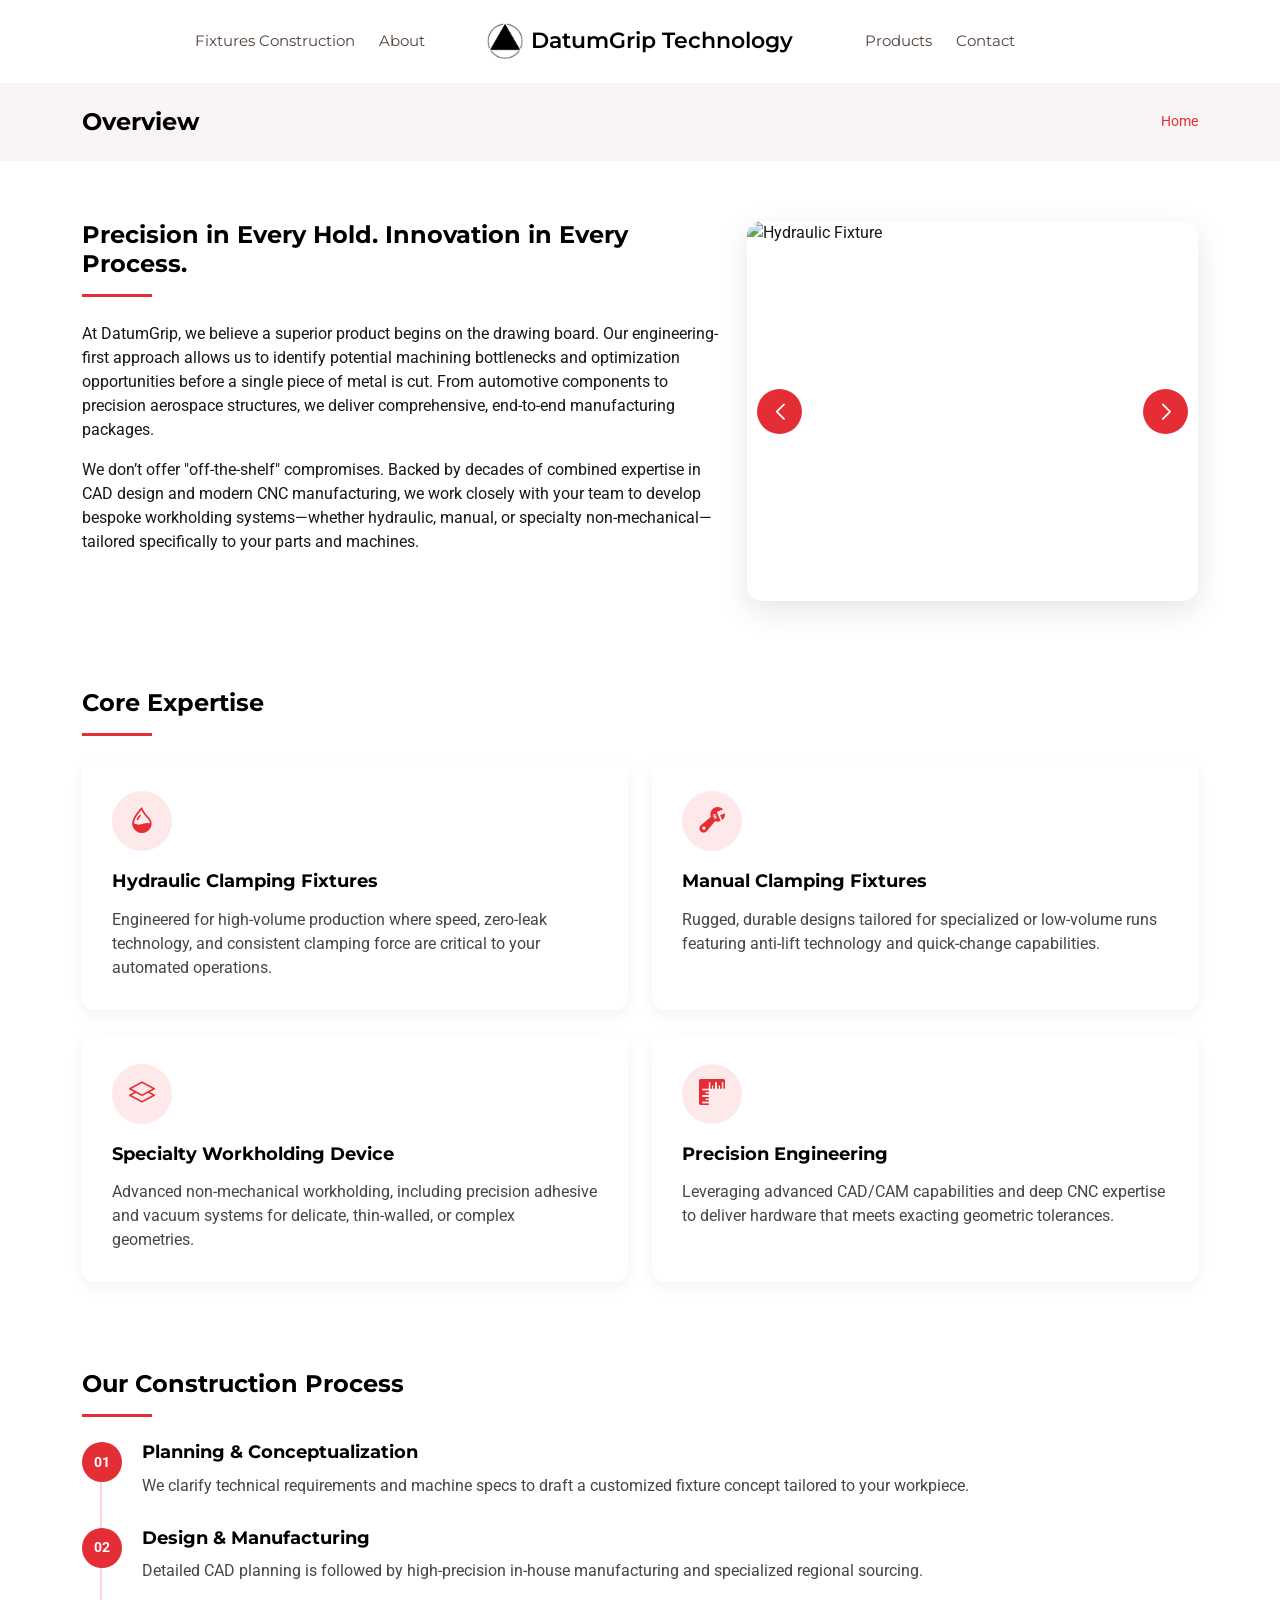
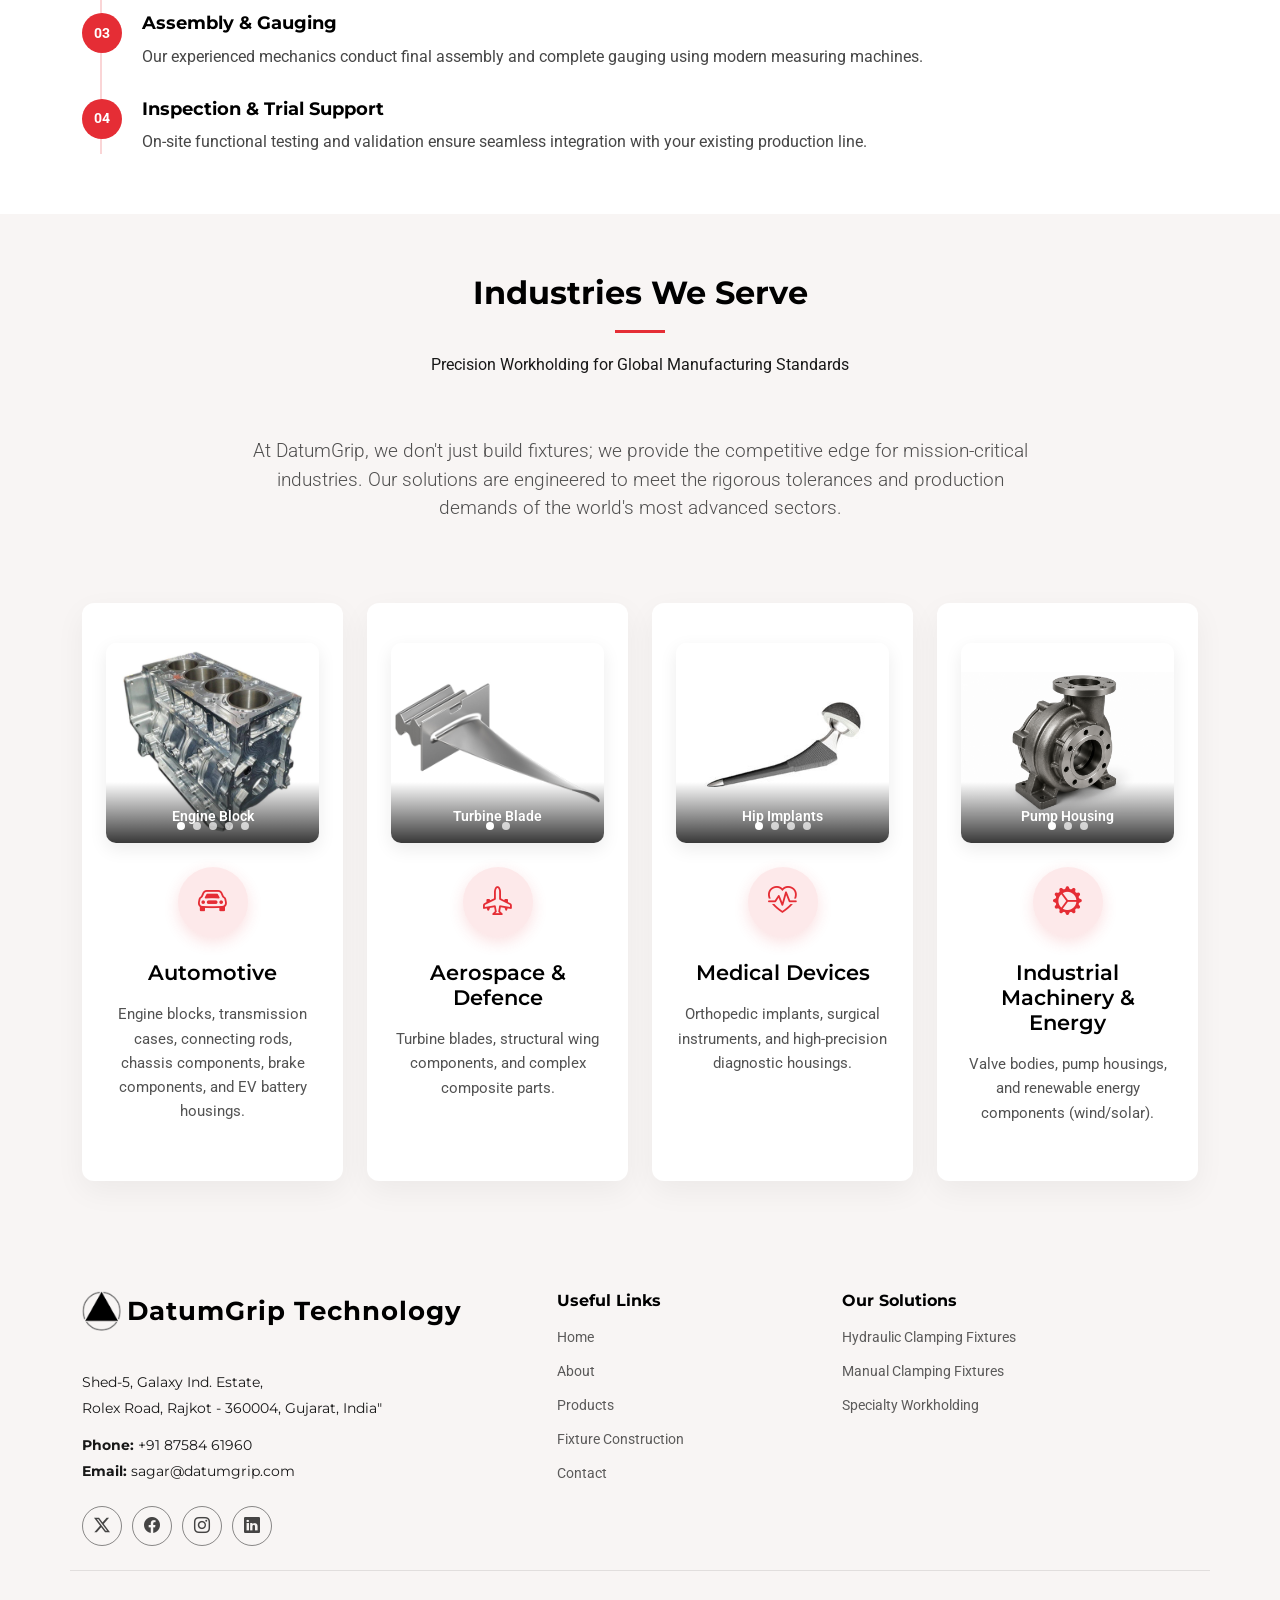
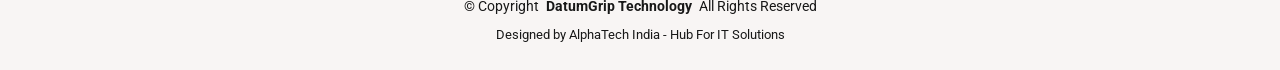
==== commit a4c87134: "fix" ====
--- a/index.html
+++ b/index.html
@@ -545,7 +545,6 @@
               <li><a href="products.html">Hydraulic Clamping Fixtures</a></li>
               <li><a href="products.html">Manual Clamping Fixtures</a></li>
               <li><a href="products.html">Specialty Workholding</a></li>
-              <li><a href="fixture-construction.html">Fixture Construction</a></li>
             </ul>
           </div>
         </div>
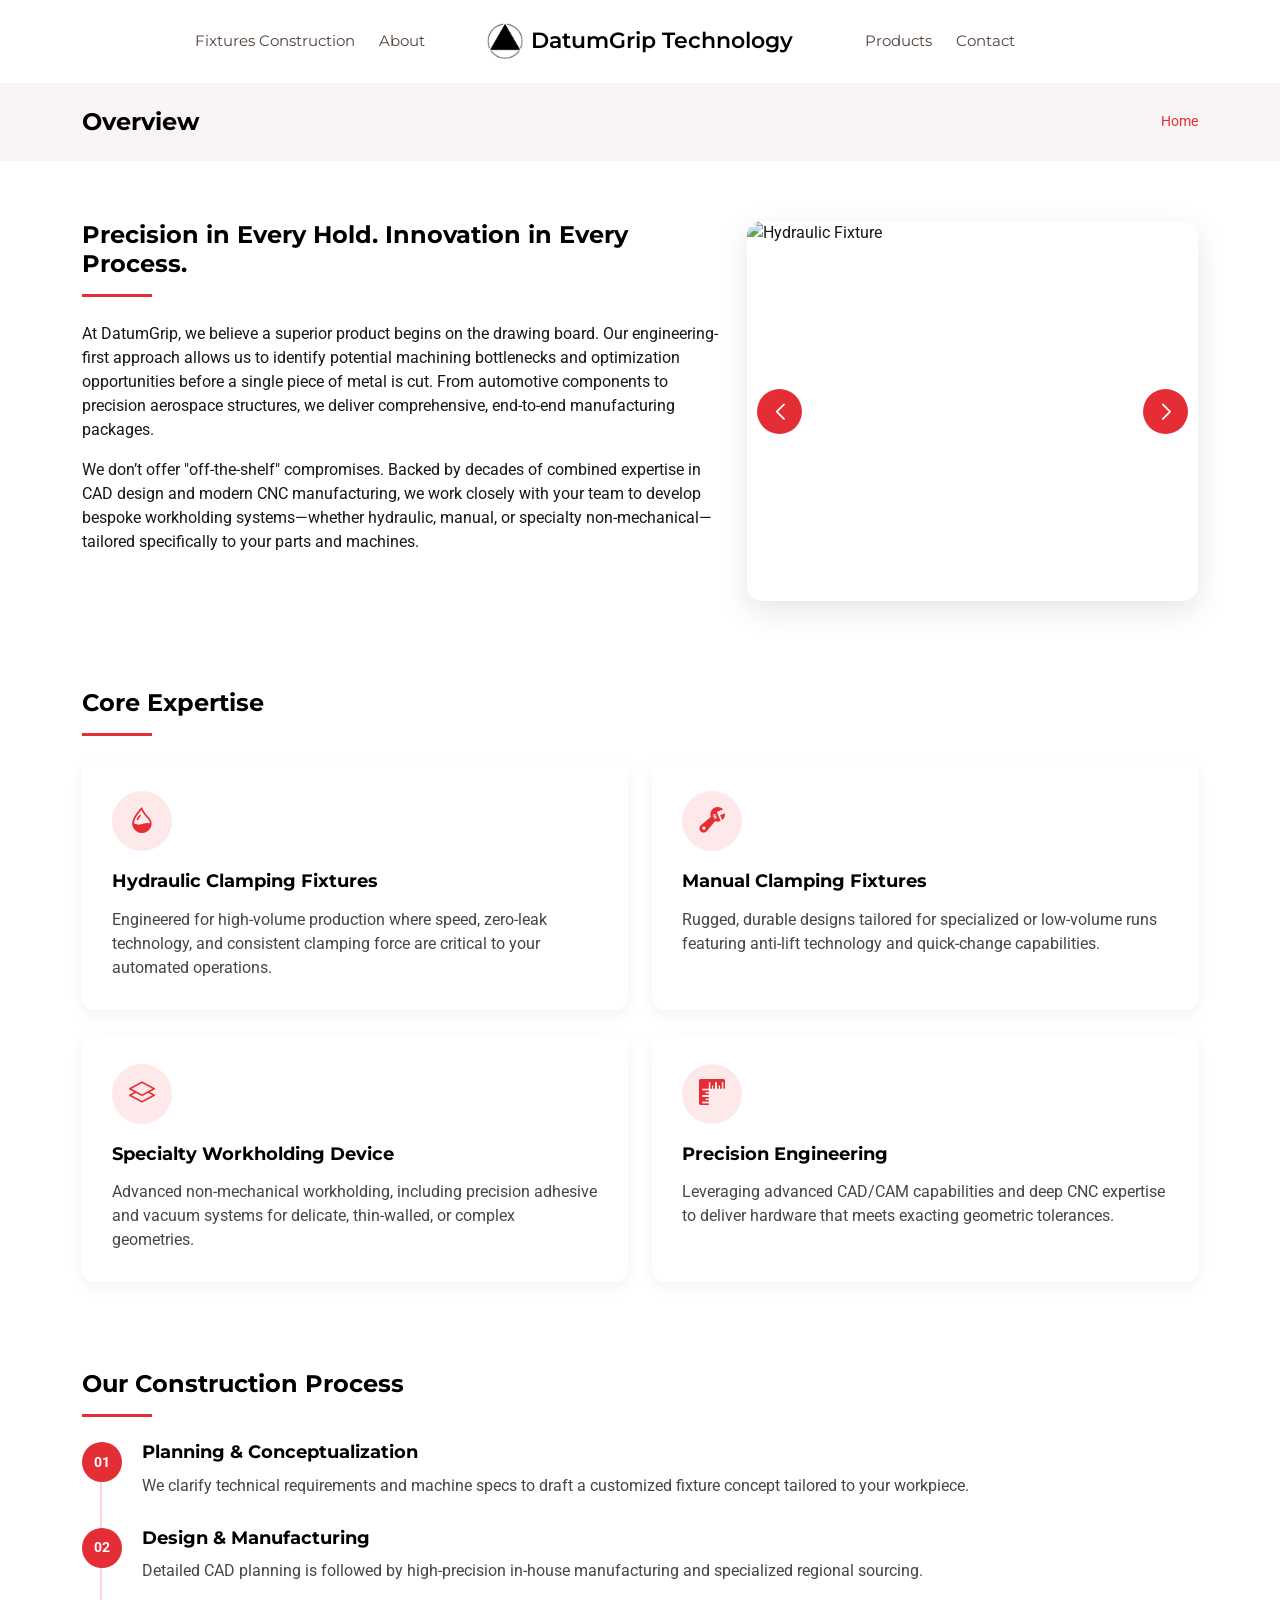
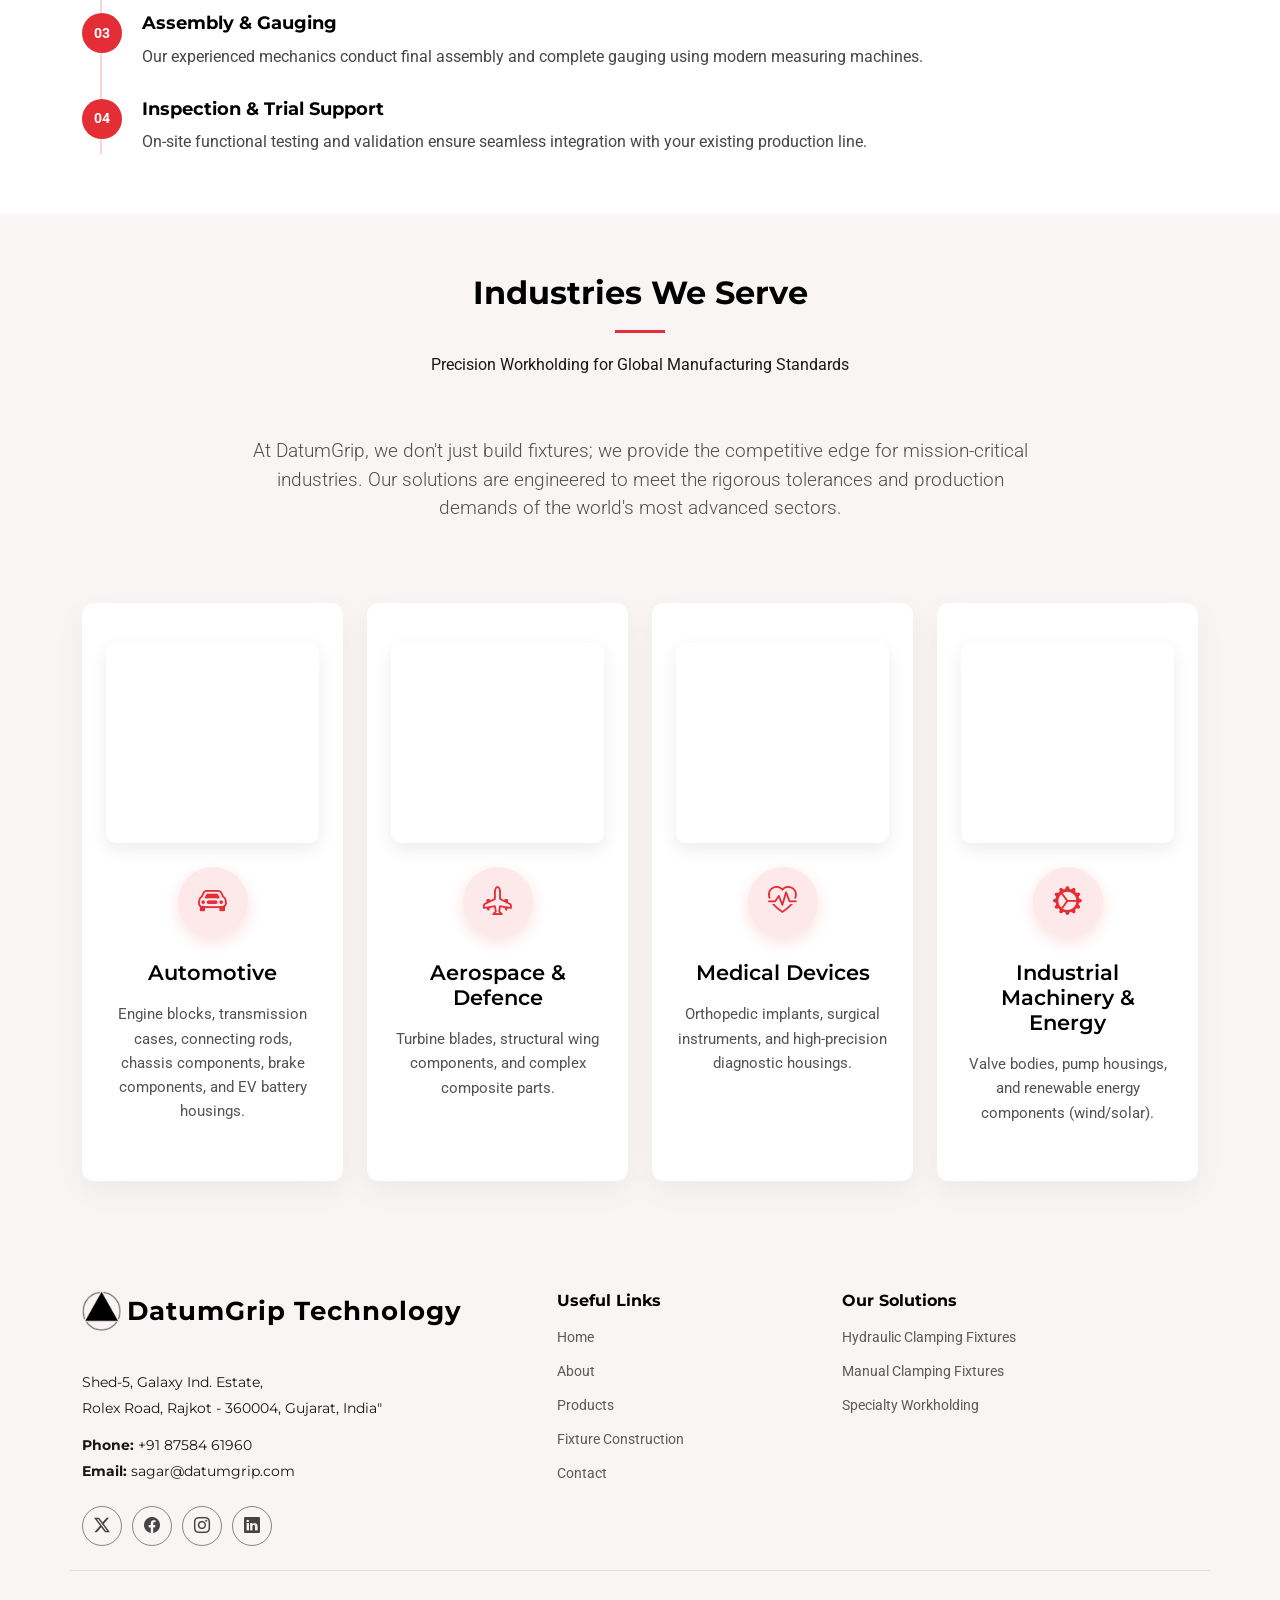
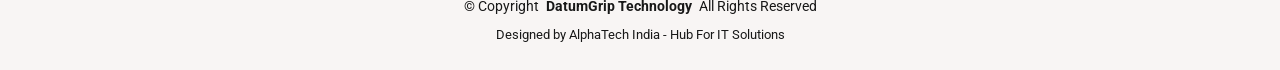
==== commit 70c0b8d7: "img fix" ====
--- a/index.html
+++ b/index.html
@@ -131,7 +131,7 @@
                       </div>
                       <div class="swiper-slide">
                         <img
-                          src="assets/images/manual_fixtures_1.PNG"
+                          src="assets/images/manual_fixtures_1.png"
                           alt="Manual Fixture"
                           class="img-fluid"
                           style="object-fit: contain"
--- a/assets/css/main.css
+++ b/assets/css/main.css
@@ -766,6 +766,15 @@
   position: relative;
 }
 
+.section-title h3 {
+  font-size: 32px;
+  font-weight: 700;
+  margin-bottom: 20px;
+  padding-bottom: 20px;
+  position: relative;
+  text-align: left
+}
+
 .section-title h2:after {
   content: "";
   position: absolute;
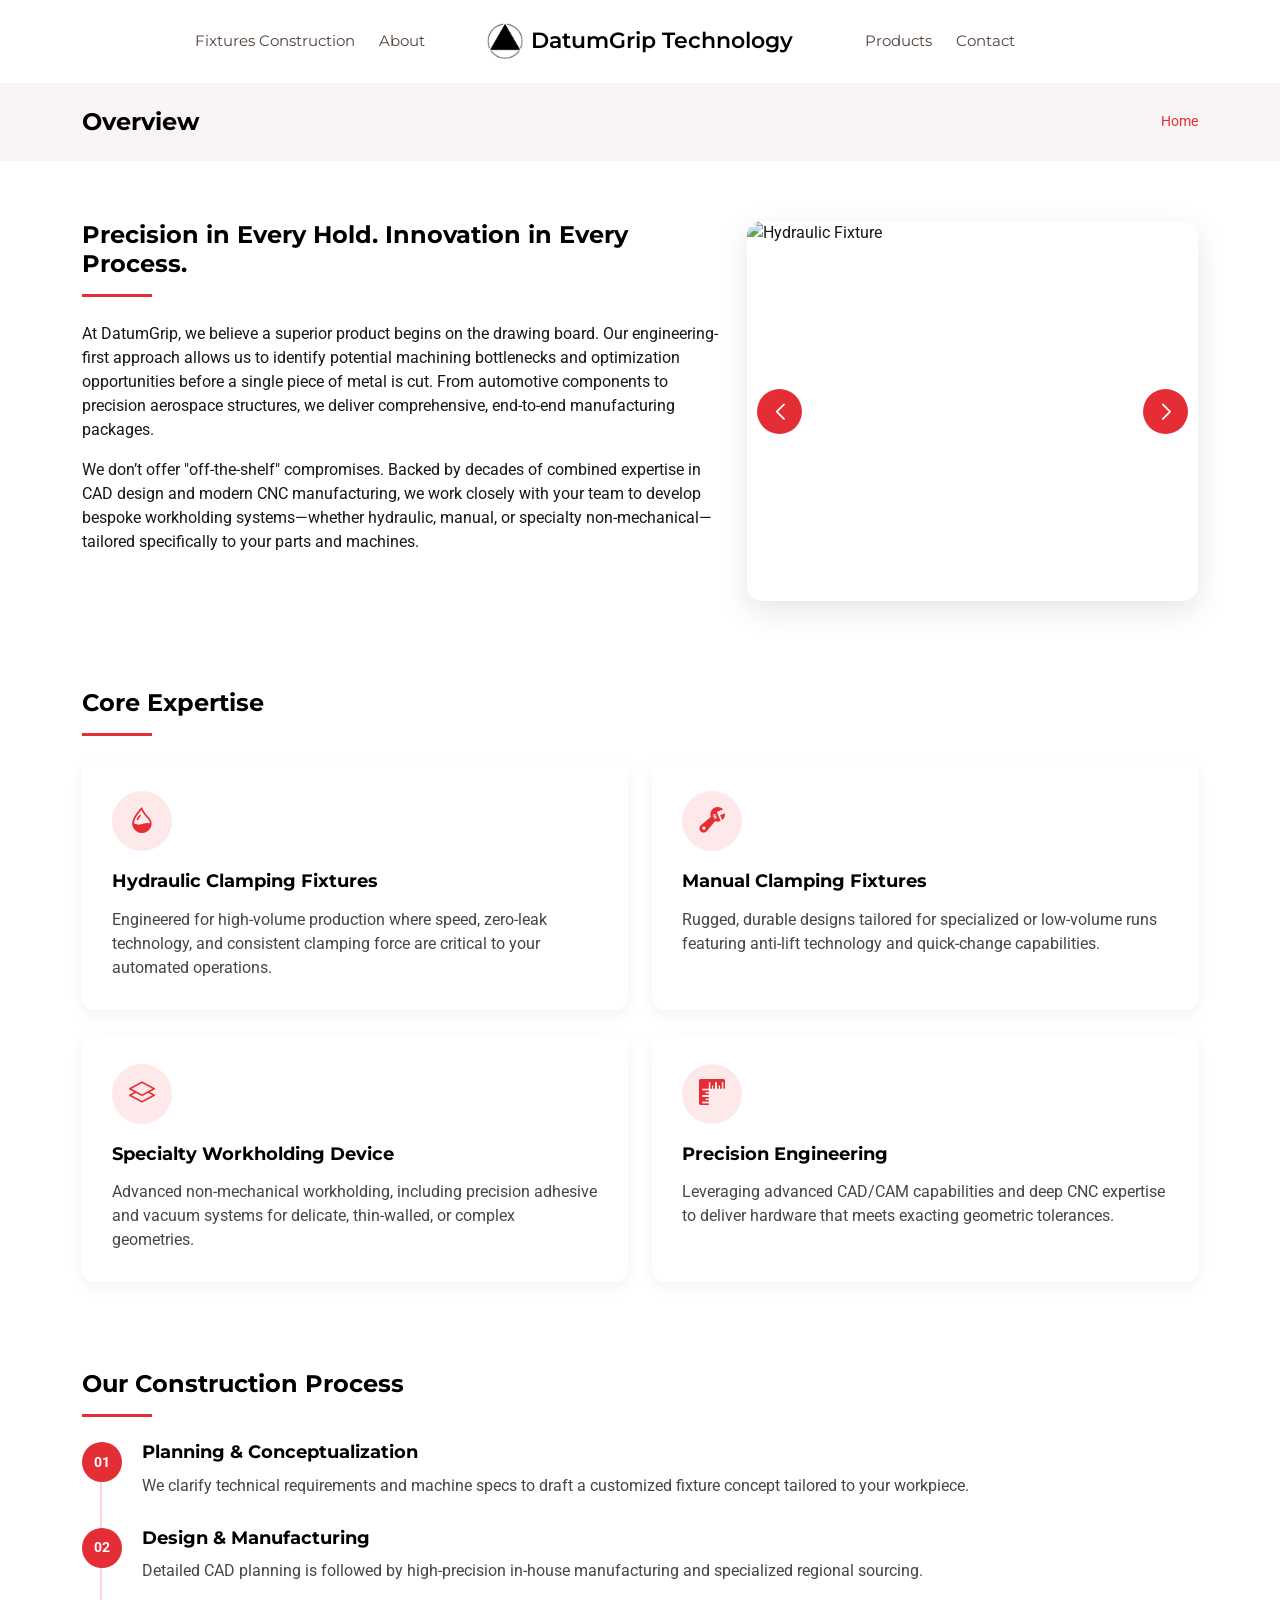
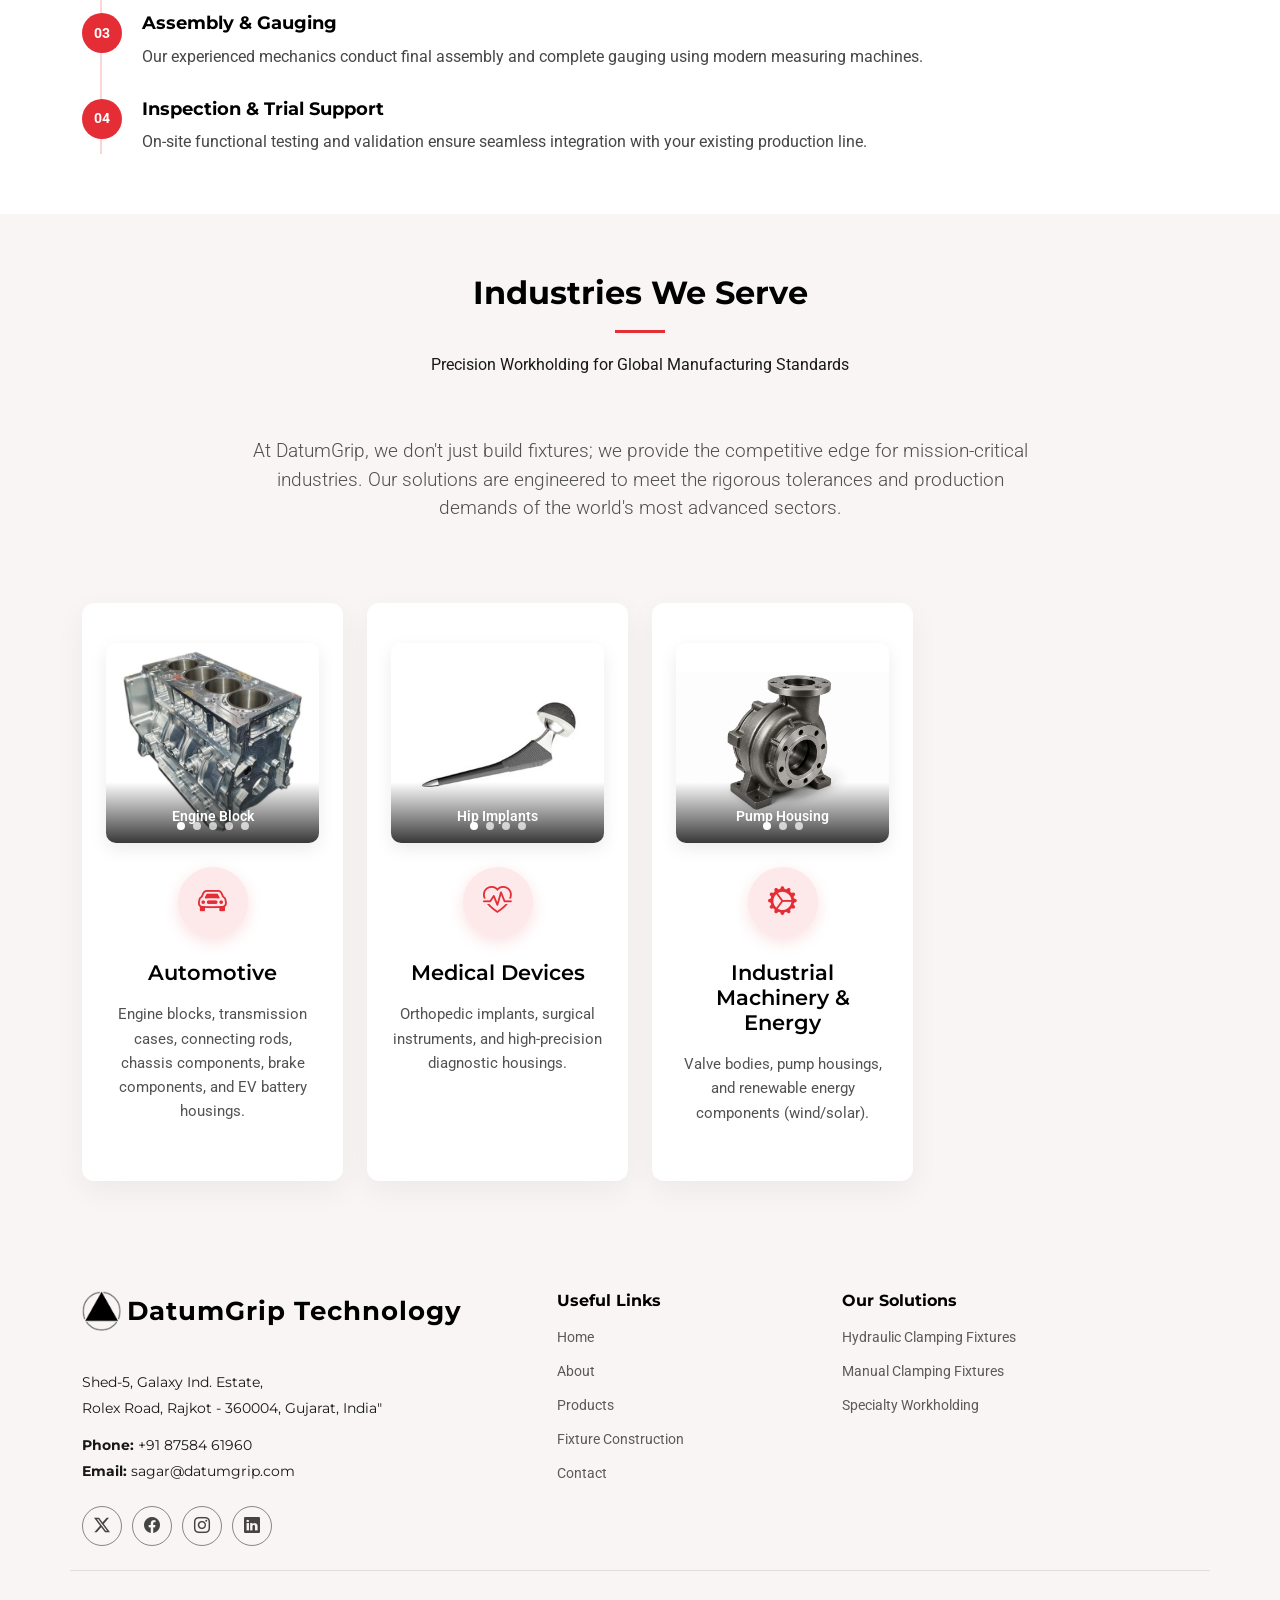
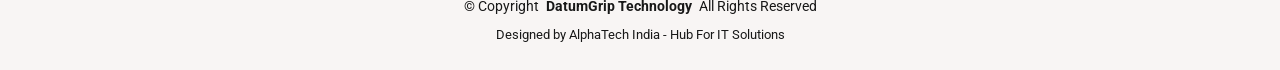
==== commit 36708856: "hide defence" ====
--- a/index.html
+++ b/index.html
@@ -348,7 +348,7 @@
               </div>
             </div>
 
-            <div class="col-md-6 col-lg-3" data-aos="fade-up" data-aos-delay="200">
+            <!-- <div class="col-md-6 col-lg-3" data-aos="fade-up" data-aos-delay="200">
               <div class="feature-box">
                 <div class="industry-slider swiper init-swiper">
                   <script type="application/json" class="swiper-config">
@@ -388,7 +388,7 @@
                 <h4>Aerospace &amp; Defence</h4>
                 <p>Turbine blades, structural wing components, and complex composite parts.</p>
               </div>
-            </div>
+            </div> -->
 
             <div class="col-md-6 col-lg-3" data-aos="fade-up" data-aos-delay="300">
               <div class="feature-box">
--- a/assets/css/main.css
+++ b/assets/css/main.css
@@ -3449,3 +3449,8 @@
 .about .vision-mission-box .section-heading {
   margin-bottom: 1rem;
 }
+.loading,
+.error-message,
+.sent-message {
+  display: none;
+}
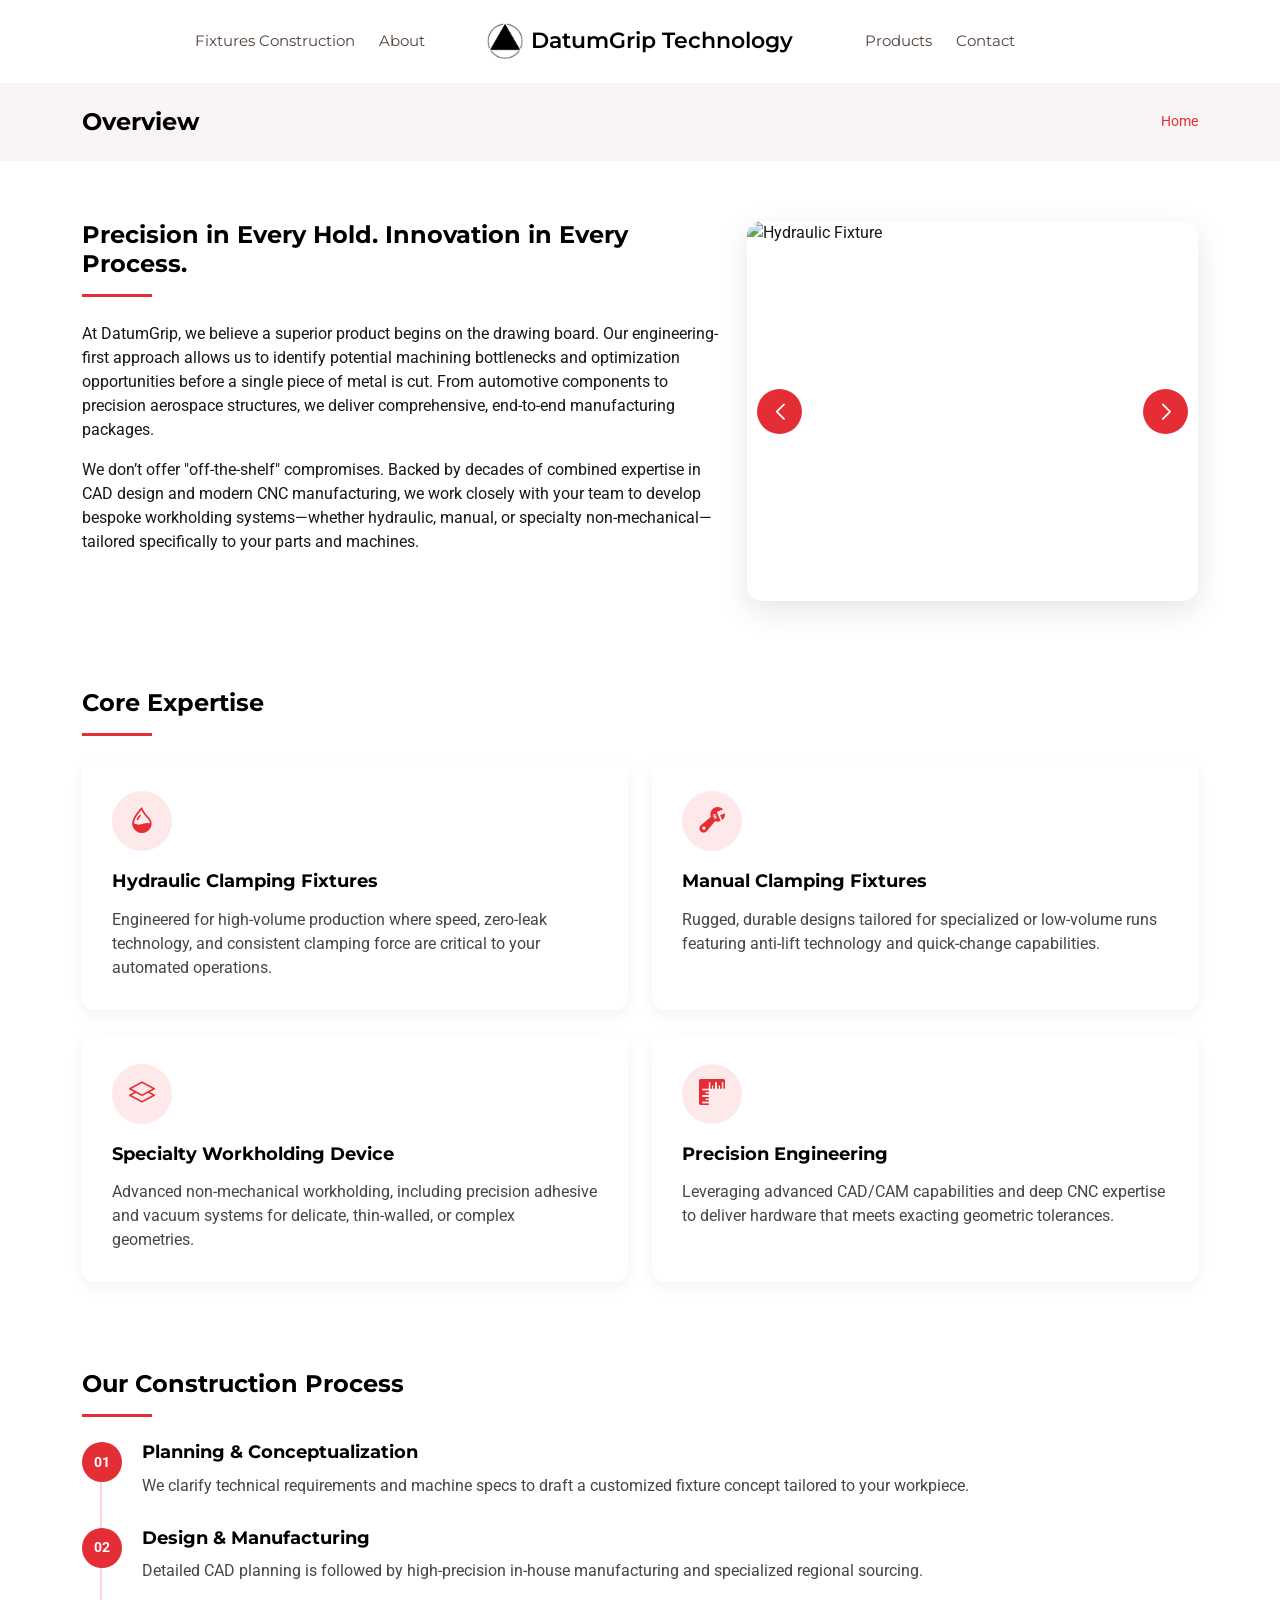
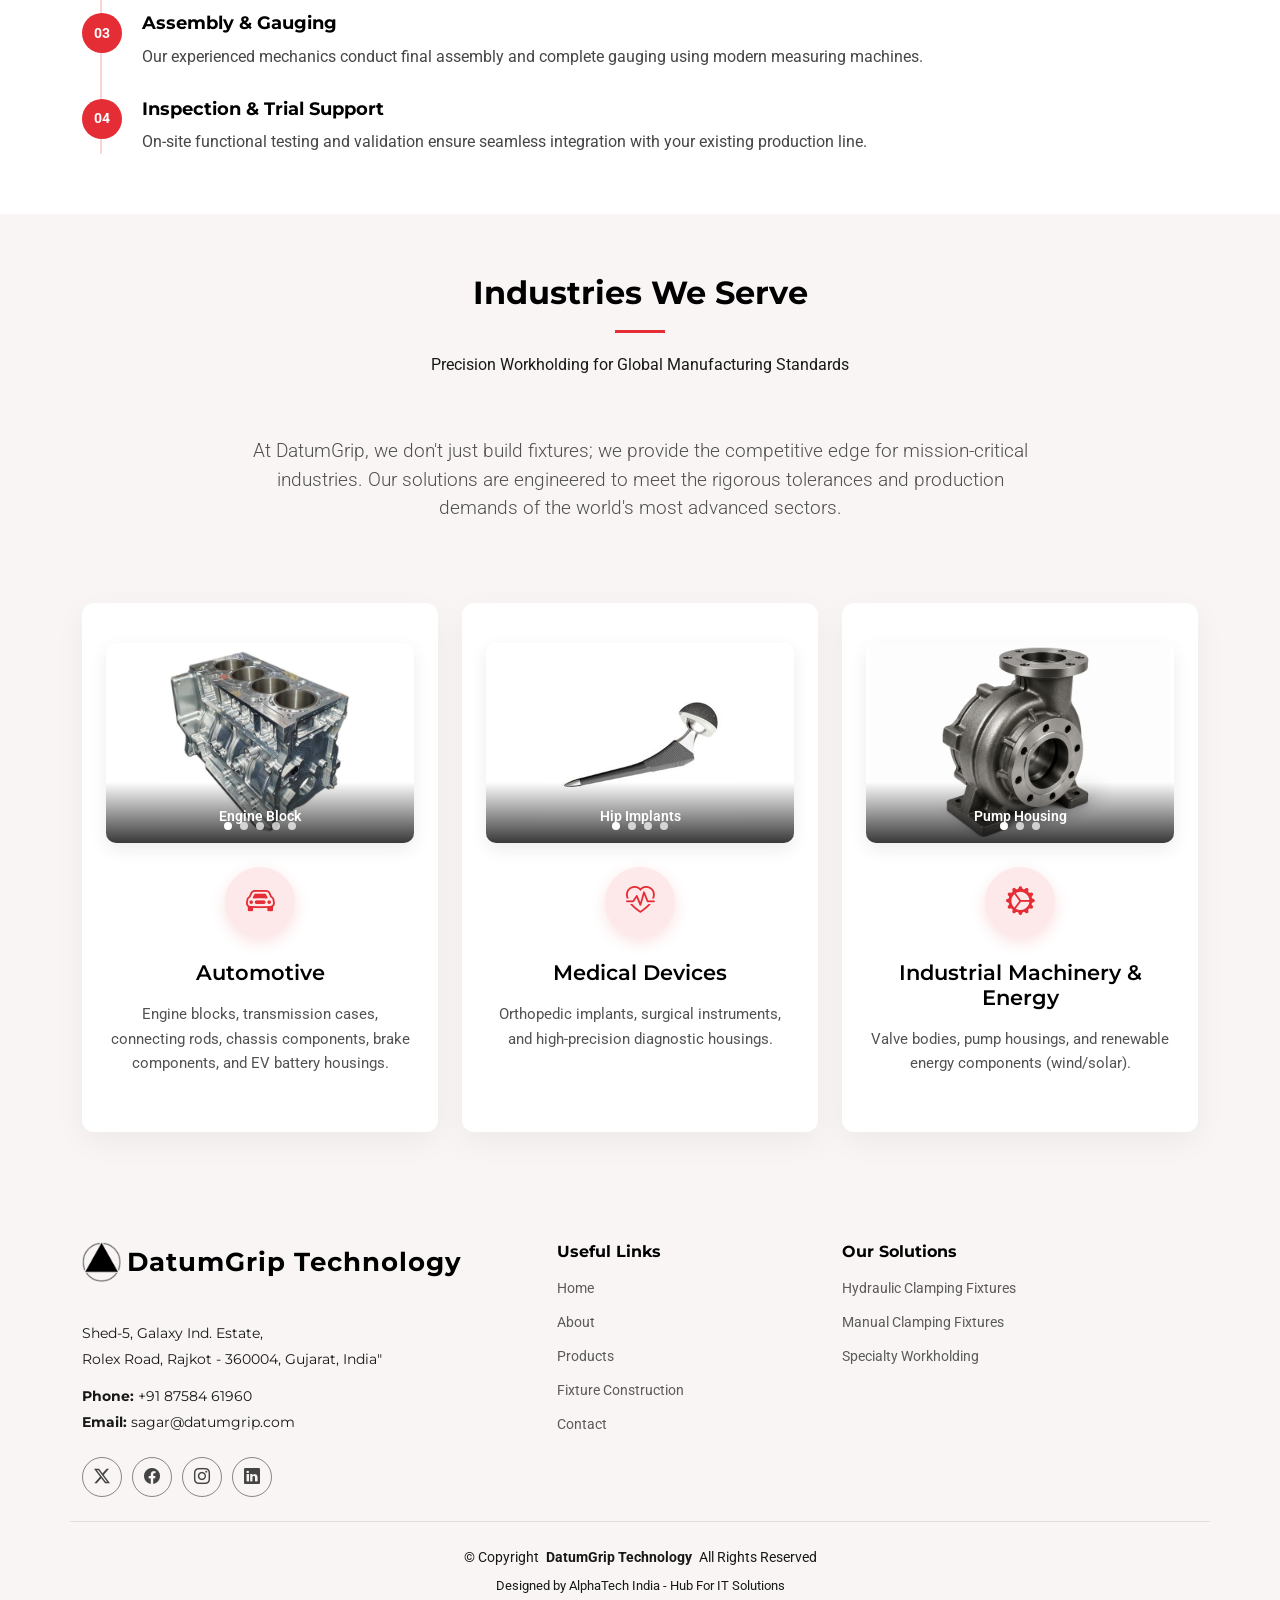
==== commit e5c82822: "css fix" ====
--- a/index.html
+++ b/index.html
@@ -276,7 +276,7 @@
           </div>
 
           <div class="row g-4">
-            <div class="col-md-6 col-lg-3" data-aos="fade-up" data-aos-delay="100">
+            <div class="col-md-6 col-lg-4" data-aos="fade-up" data-aos-delay="100">
               <div class="feature-box">
                 <div class="industry-slider swiper init-swiper">
                   <script type="application/json" class="swiper-config">
@@ -390,7 +390,7 @@
               </div>
             </div> -->
 
-            <div class="col-md-6 col-lg-3" data-aos="fade-up" data-aos-delay="300">
+            <div class="col-md-6 col-lg-4" data-aos="fade-up" data-aos-delay="300">
               <div class="feature-box">
                 <div class="industry-slider swiper init-swiper">
                   <script type="application/json" class="swiper-config">
@@ -450,7 +450,7 @@
               </div>
             </div>
 
-            <div class="col-md-6 col-lg-3" data-aos="fade-up" data-aos-delay="400">
+            <div class="col-md-6 col-lg-4" data-aos="fade-up" data-aos-delay="400">
               <div class="feature-box">
                 <div class="industry-slider swiper init-swiper">
                   <script type="application/json" class="swiper-config">
